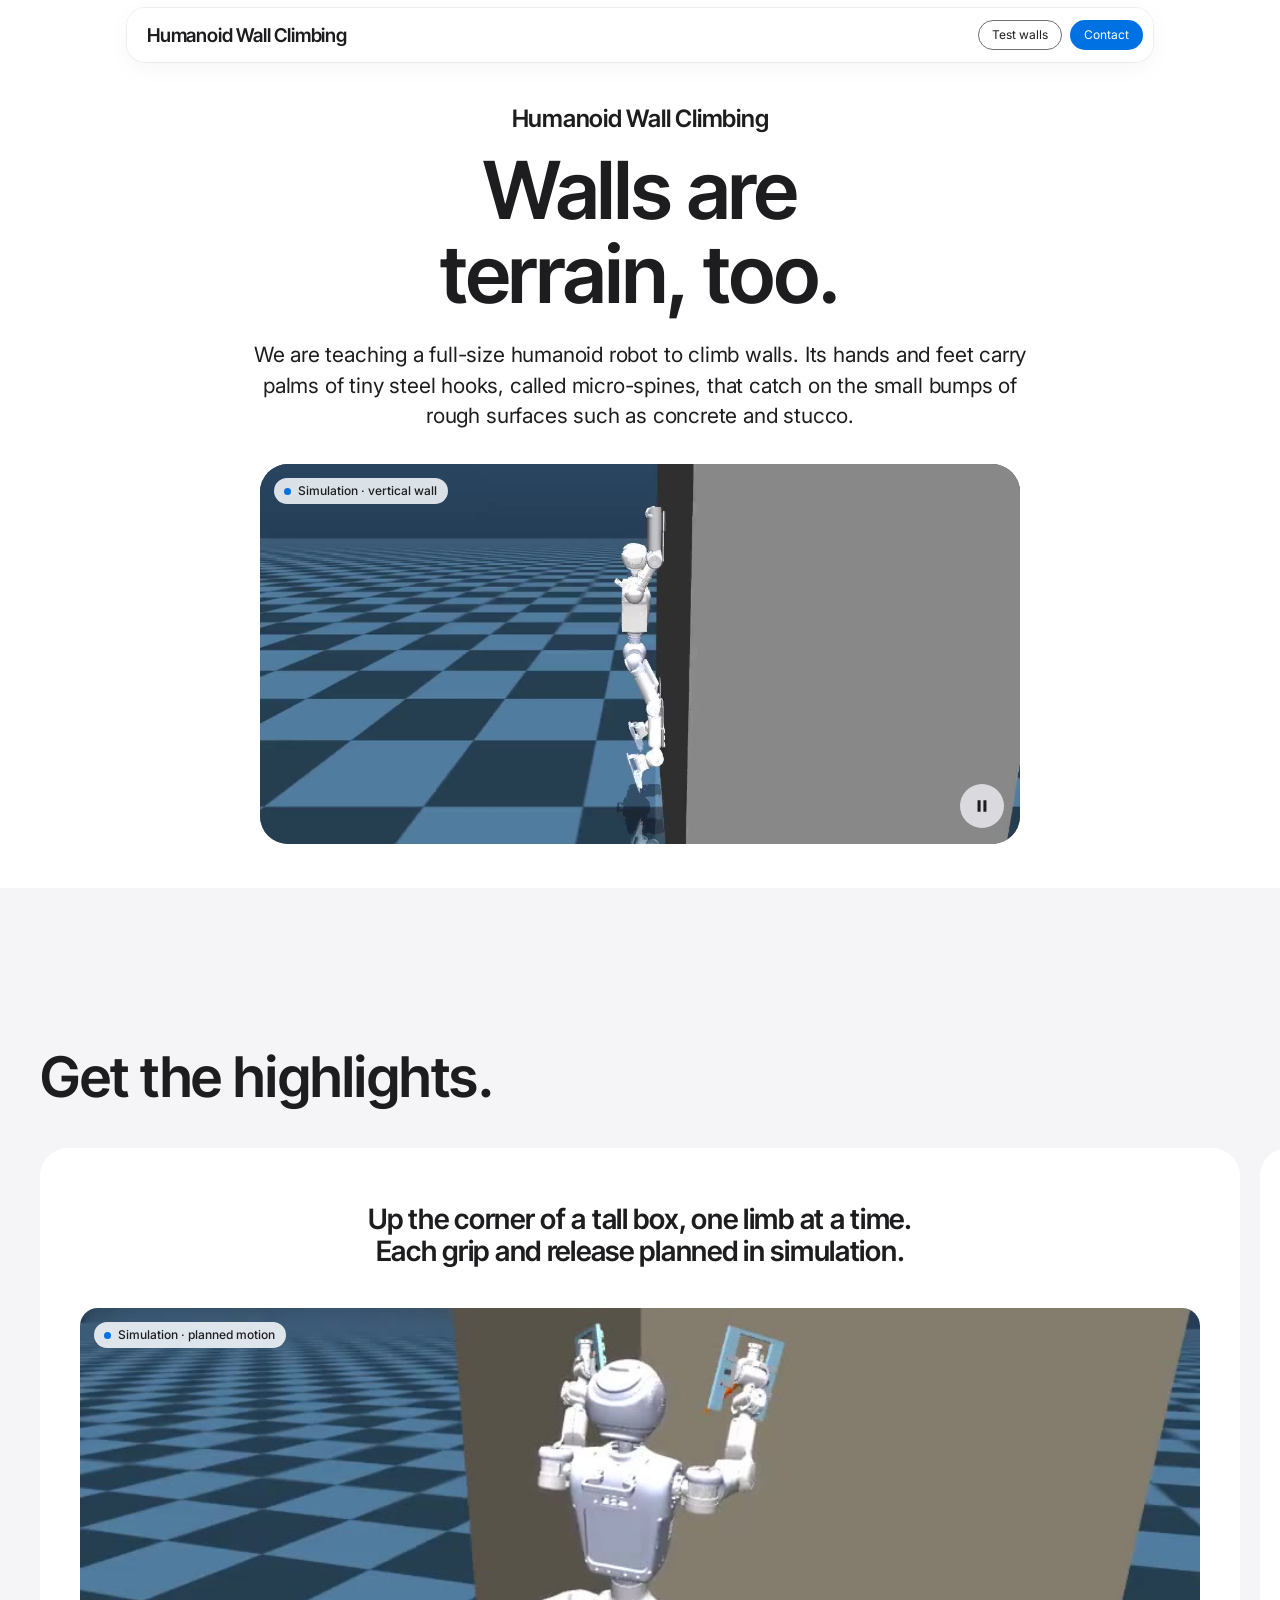
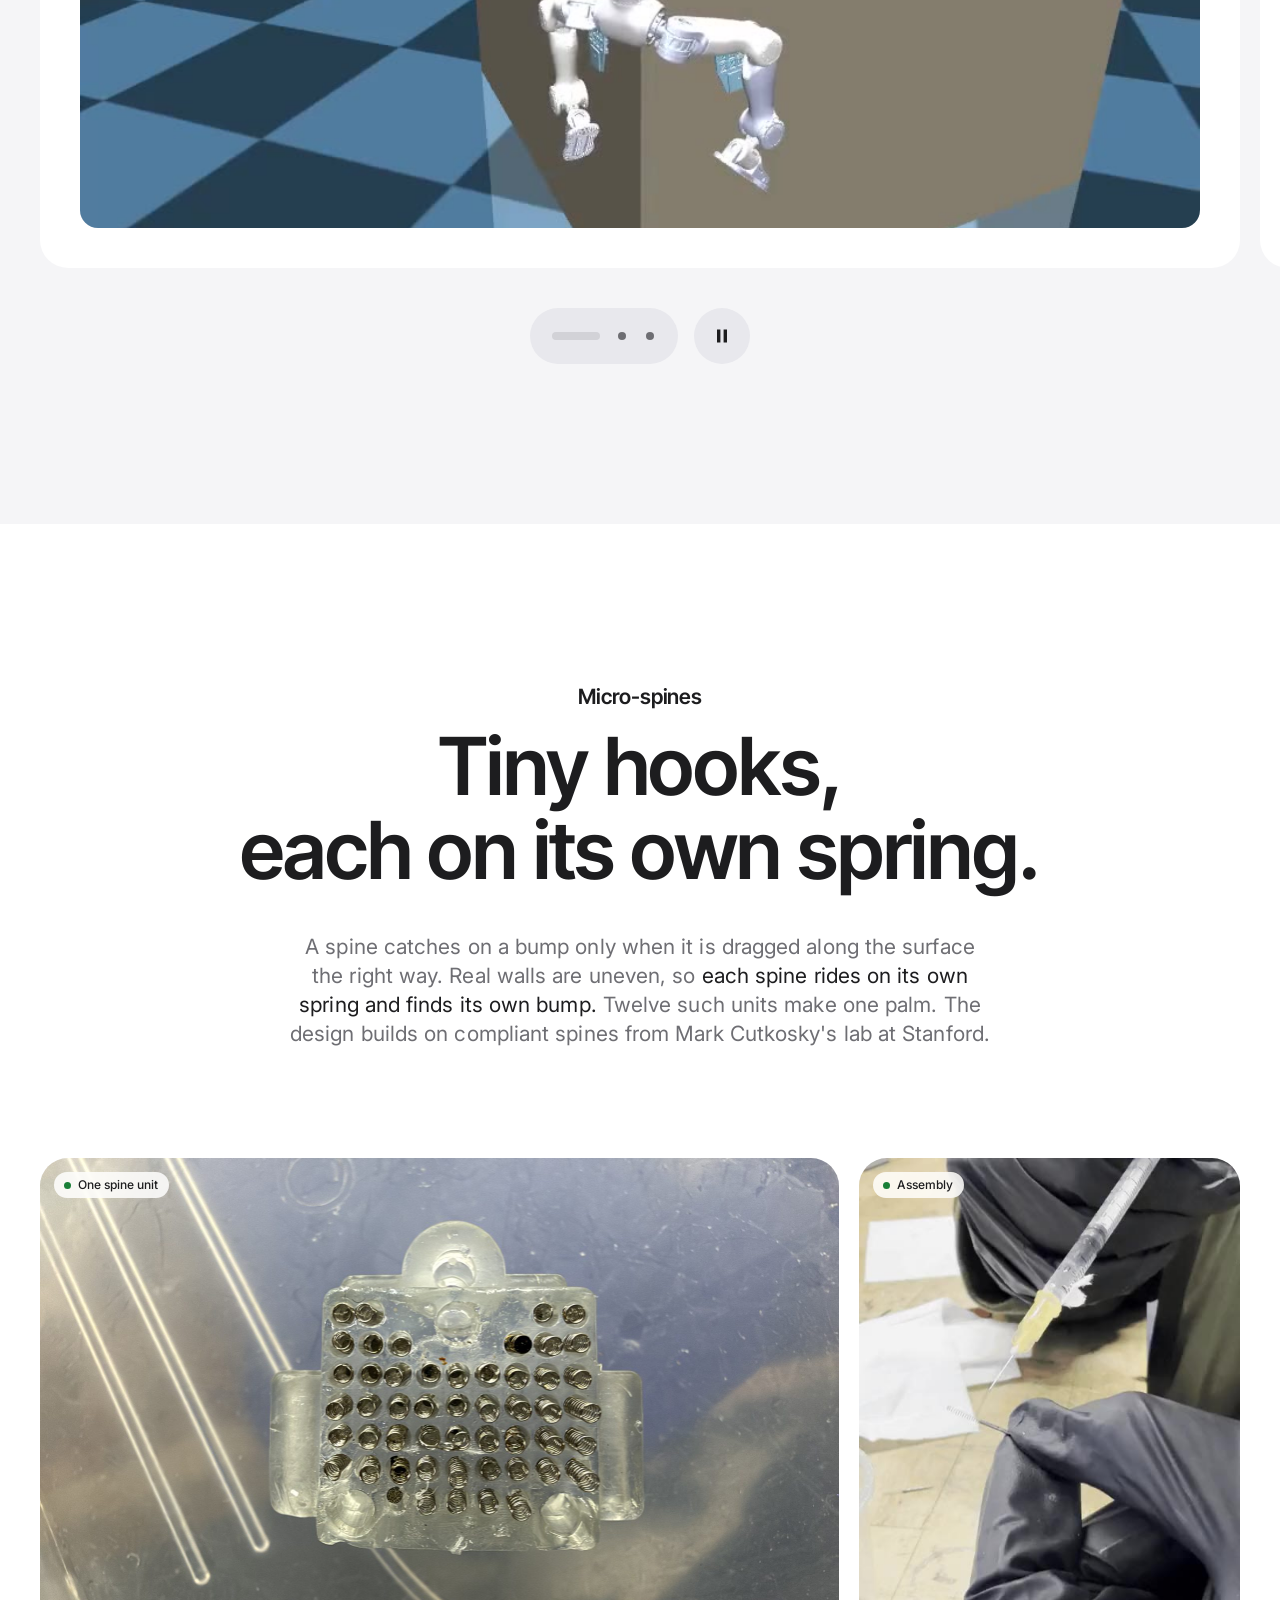
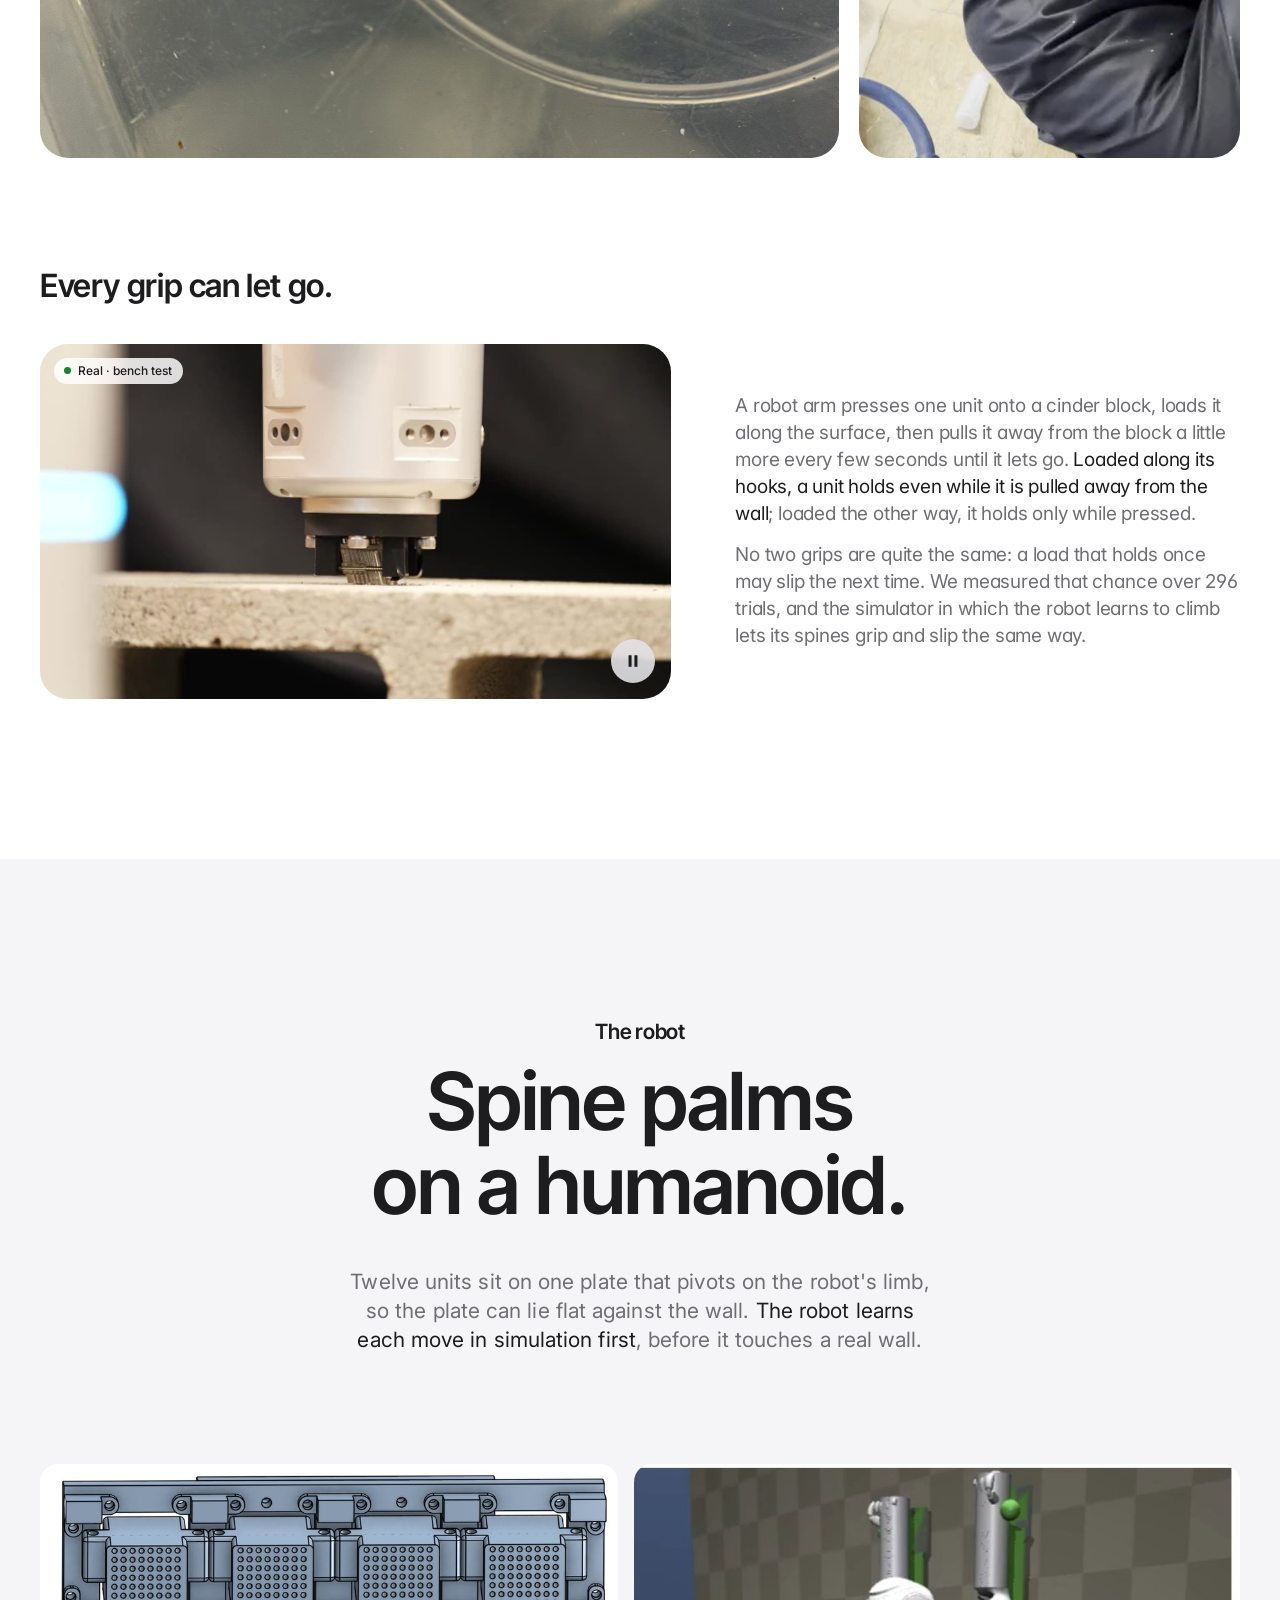
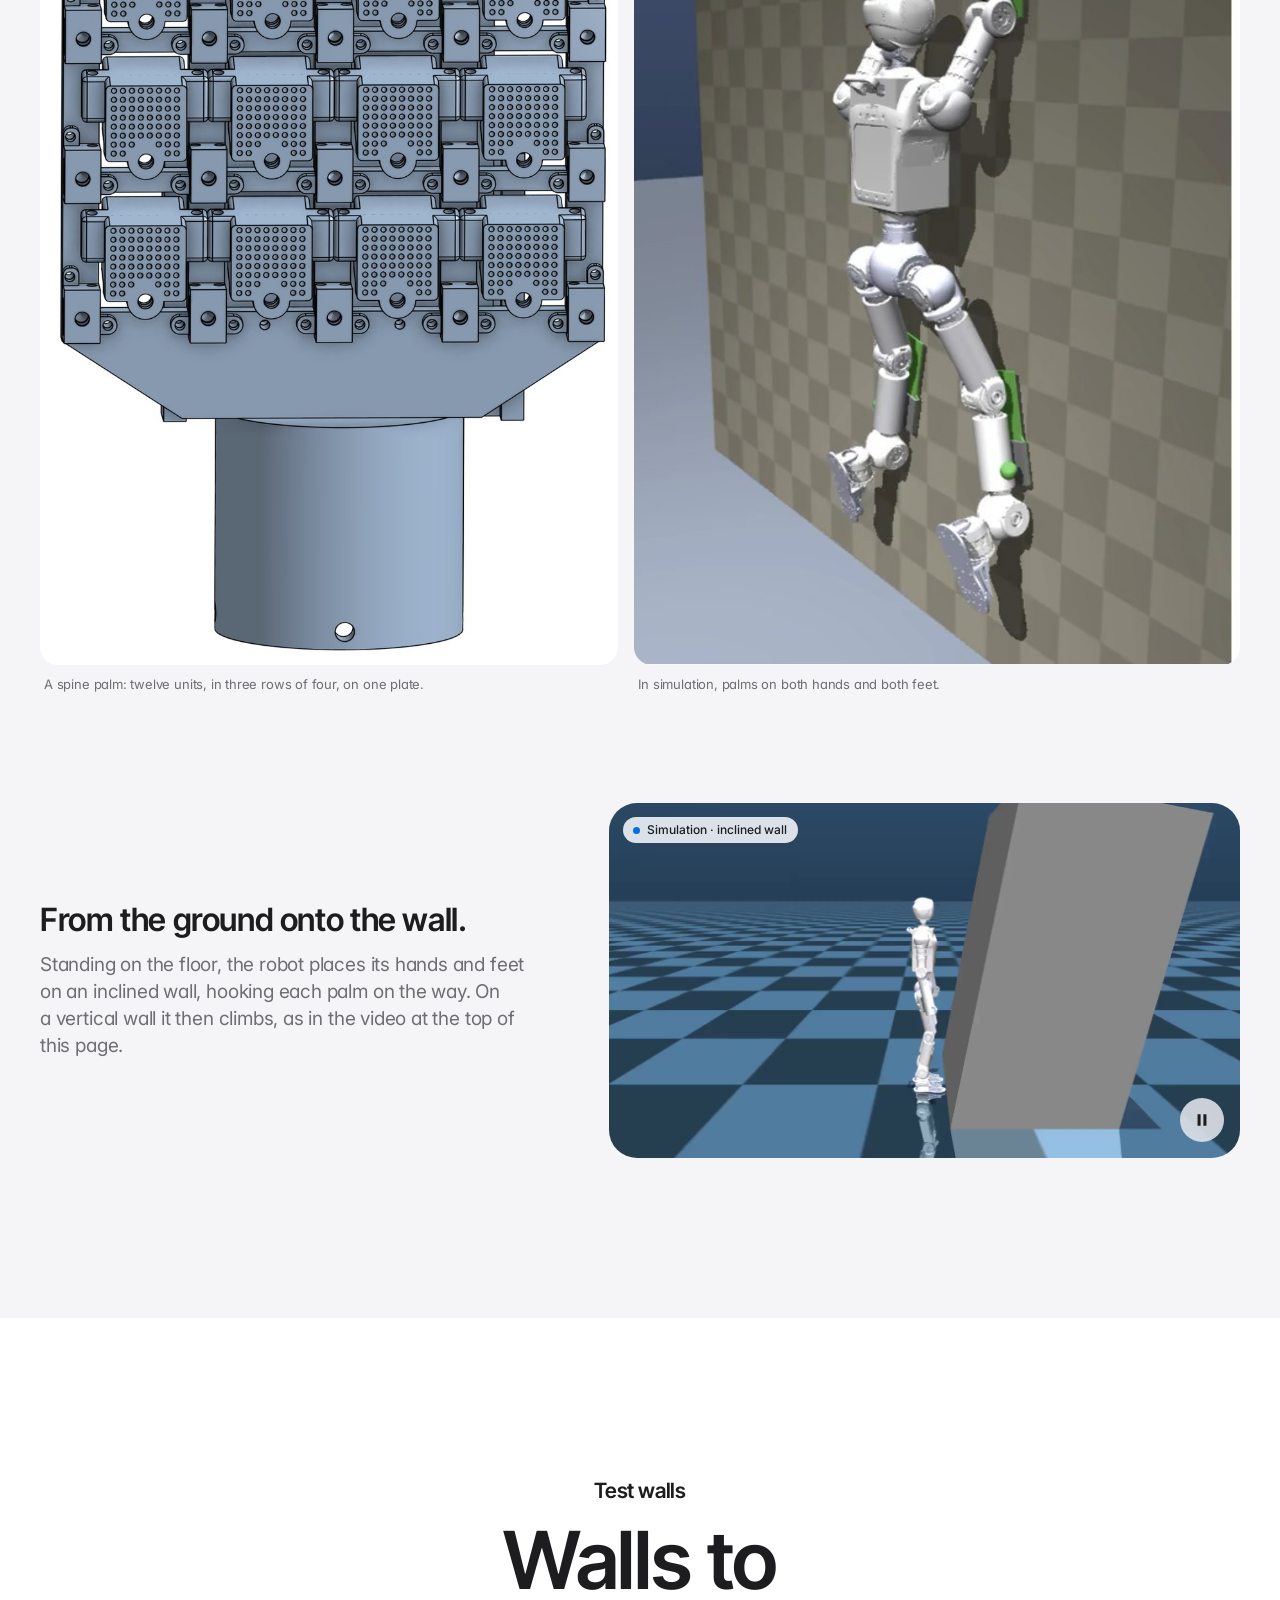
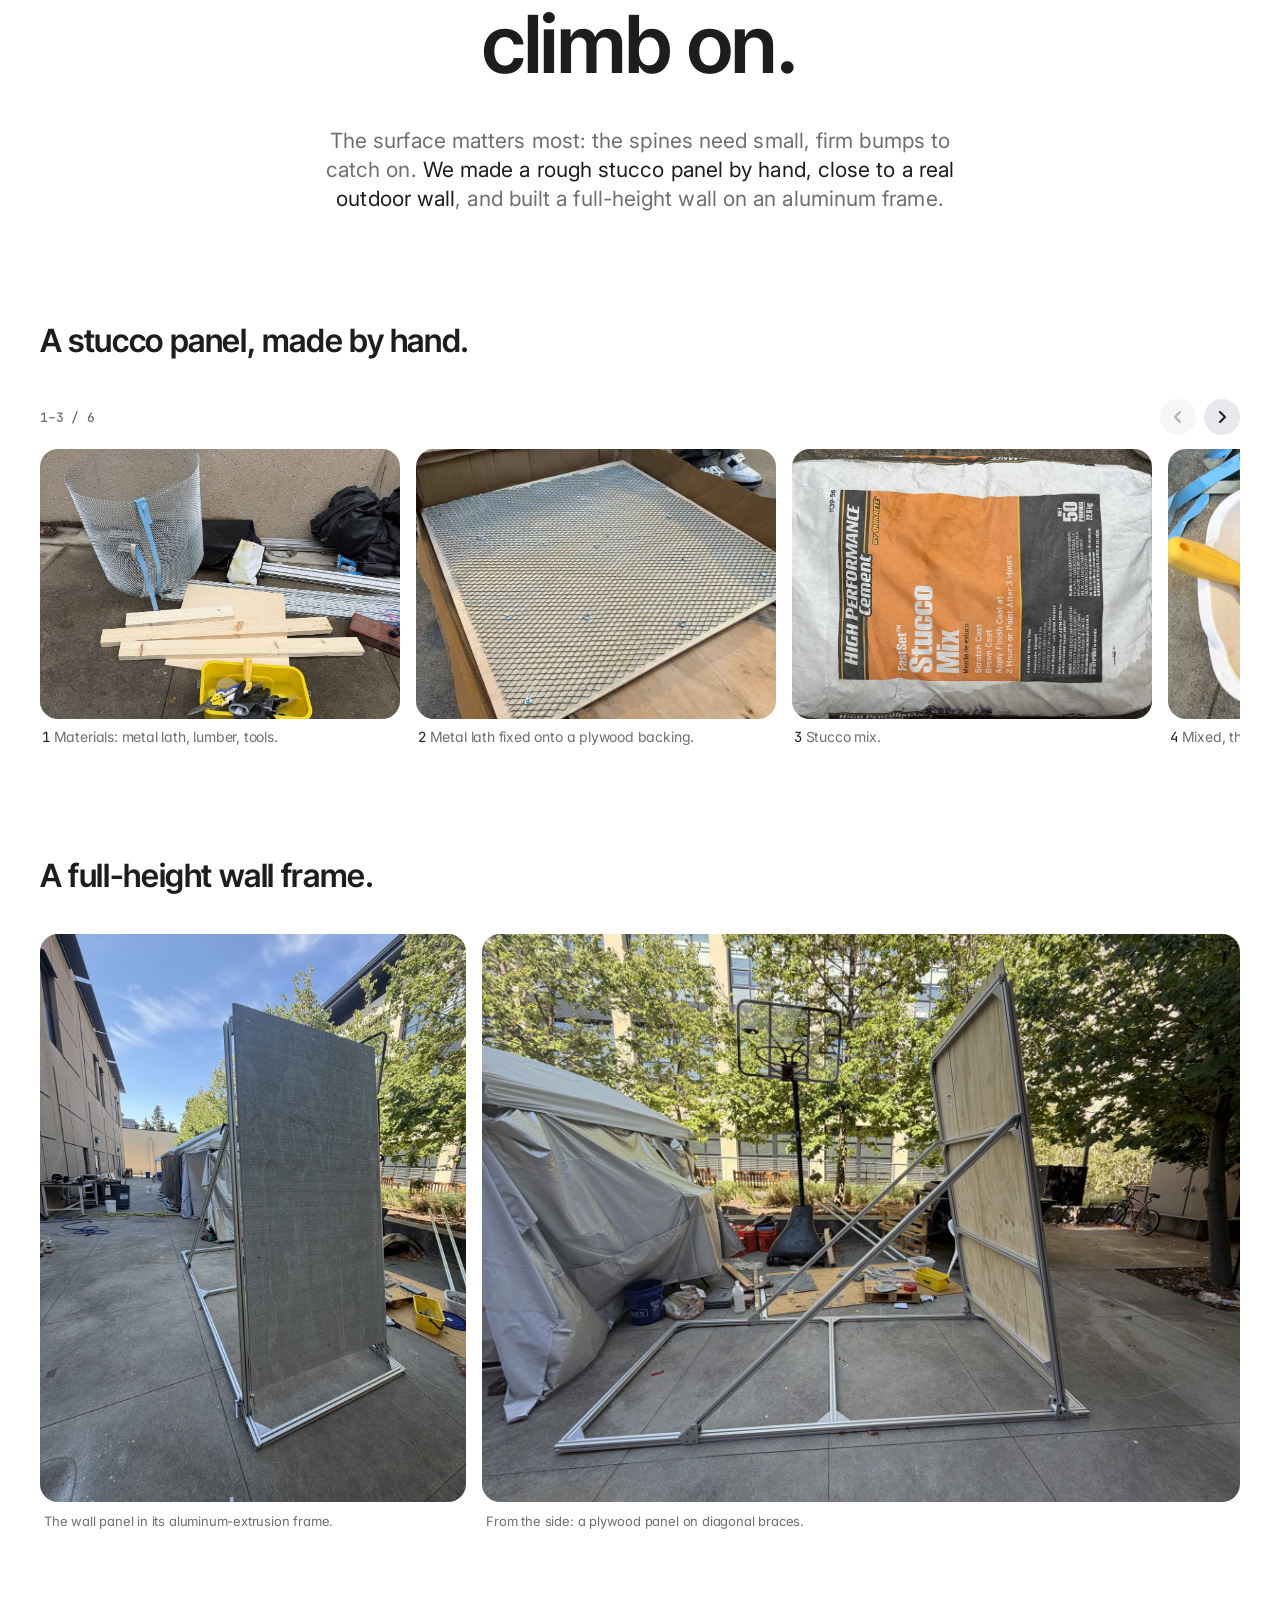
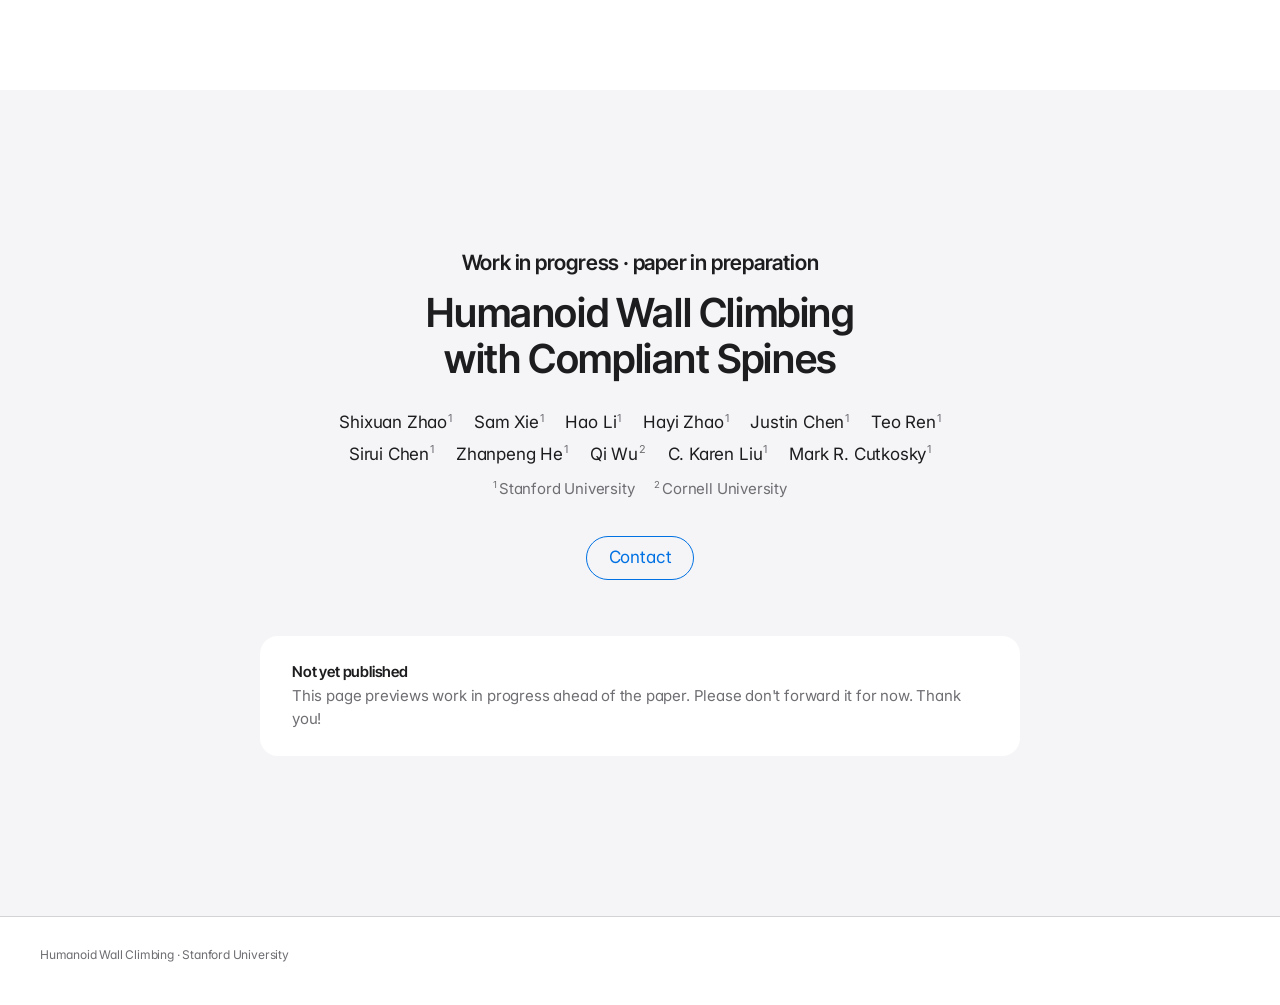
==== brief/index.html @ b87d4cdf "A short tour at /brief/ for readers outside robotics Hero, highlights, spine units and their bench t" ====
<!doctype html>
<html lang="en">
<head>
<meta charset="utf-8">
<meta name="viewport" content="width=device-width, initial-scale=1, viewport-fit=cover">
<title>Humanoid Wall Climbing · A short tour</title>
<!-- shared by link ahead of the paper: kept out of search results and off the main page -->
<meta name="robots" content="noindex, nofollow">
<meta name="description" content="A humanoid robot learning to climb walls with palms of tiny steel hooks. A short tour of work in progress at Stanford University.">
<meta name="author" content="Shixuan (Alan) Zhao">
<link rel="icon" type="image/svg+xml" href="../assets/favicon.svg">
<link rel="apple-touch-icon" href="../assets/apple-touch-icon.png">
<link rel="preconnect" href="https://fonts.googleapis.com">
<link rel="preconnect" href="https://fonts.gstatic.com" crossorigin>
<link href="https://fonts.googleapis.com/css2?family=Inter+Tight:wght@600&family=Inter:wght@400;500;600&family=JetBrains+Mono:wght@400;500&display=swap" rel="stylesheet">
<link rel="stylesheet" href="../assets/site.css?v=778e8248">
<link rel="preload" as="image" href="../media/hero-policy90.jpg" fetchpriority="high">
<!-- inline so the reveal styles (.js .rv) apply from the first paint -->
<script>document.documentElement.classList.add("js")</script>
<script defer src="../assets/site.js?v=95553cb0" onerror="document.documentElement.classList.remove('js')"></script>
</head>
<body>
<a class="skip" href="#main">Skip to content</a>

<nav class="nav" aria-label="Humanoid Wall Climbing">
  <a class="nav-title" href="#top"><span class="t-full">Humanoid Wall Climbing</span><span class="t-short">Wall Climbing</span></a>
  <span style="flex:1"></span>
  <a class="pill out" href="#walls">Test walls</a>
  <a class="pill solid" href="mailto:sxuan@stanford.edu">Contact</a>
</nav>

<main id="main">

<!-- HERO -->
<section class="hero" id="top">
  <div class="wrap">
    <p class="eyebrow rv">Humanoid Wall Climbing</p>
    <h1 class="hx rv">Walls are <br>terrain, too.</h1>
    <p class="hero-sub rv">We are teaching a full-size humanoid robot to climb walls. Its hands and feet carry palms of tiny steel hooks, called micro-spines, that catch on the small bumps of rough surfaces such as concrete and stucco.</p>
  </div>
  <div class="wrap-mid hero-stage">
    <div class="ph media rv" data-auto>
      <video data-src="../media/hero-policy90.mp4" poster="../media/hero-policy90.jpg" muted loop playsinline preload="none" disablepictureinpicture aria-label="In simulation, a humanoid with spine palms on its hands and feet holds a vertical wall and steps its limbs through a climbing cycle."></video>
      <span class="tag sim"><i></i>Simulation · vertical wall</span>
      <button class="vbtn" type="button" aria-label="Pause the video"><svg viewBox="0 0 18 18" aria-hidden="true"><path class="i-pause" d="M4 2.5h3.4v13H4zM10.6 2.5H14v13h-3.4z" fill="currentColor"/><path class="i-play" d="M5 2.5v13l11-6.5z" fill="currentColor"/></svg></button>
    </div>
  </div>
</section>

<!-- HIGHLIGHTS -->
<section class="sec band" id="highlights" aria-roledescription="carousel" aria-label="Highlights">
  <div class="wrap headrow">
    <h2 class="hl-head rv">Get the highlights.</h2>
  </div>
  <div class="track hl-track" id="hlTrack">
    <article class="hcard" aria-roledescription="slide" aria-label="1 of 3">
      <h3>Up the corner of a tall box, one limb at a time.<br>Each grip and release planned in simulation.</h3>
      <div class="ph media">
        <video data-src="../media/ref-corner.mp4" poster="../media/ref-corner.jpg" muted playsinline preload="none" disablepictureinpicture aria-label="A simulated humanoid climbs the exterior corner of a tall box one limb at a time, its spine palms on both faces of the corner."></video>
        <span class="tag sim"><i></i>Simulation · planned motion</span>
      </div>
    </article>
    <article class="hcard" aria-roledescription="slide" aria-label="2 of 3">
      <h3>One spine palm flips a cinder block.<br>By hand, and in simulation.</h3>
      <div class="ph media">
        <video class="fit" data-src="../media/flip-pair.mp4" data-src-sm="../media/flip-pair-sm.mp4" poster="../media/flip-pair.jpg" data-poster-sm="../media/flip-pair-sm.jpg" muted playsinline preload="none" disablepictureinpicture aria-label="Left: a person hooks a hand-held spine palm onto a cinder block and flips it upright. Right: the simulated humanoid does the same."></video>
        <span class="tag hw"><i></i>By hand and in simulation</span>
      </div>
    </article>
    <article class="hcard" aria-roledescription="slide" aria-label="3 of 3">
      <h3>Micro-spines can carry a person up a concrete wall.<br>A professional climber, in earlier work from our lab.</h3>
      <div class="ph media">
        <video data-src="../media/human-climb.mp4" poster="../media/human-climb.jpg" muted playsinline preload="none" disablepictureinpicture aria-label="On a safety rope, a climber scales the concrete-block wall of a building with a hand-held spine plate in each hand."></video>
        <span class="tag hw"><i></i>Real · earlier work</span>
      </div>
    </article>
  </div>
  <div class="pager-row">
    <div class="pager" id="hlPager" role="group" aria-label="Choose a highlight"></div>
    <button class="playbtn" id="hlPlay" type="button" aria-label="Pause highlights"><svg viewBox="0 0 18 18" aria-hidden="true"><path class="i-pause" d="M4 2.5h3.4v13H4zM10.6 2.5H14v13h-3.4z" fill="currentColor"/><path class="i-play" d="M5 2.5v13l11-6.5z" fill="currentColor"/></svg></button>
  </div>
</section>

<!-- SPINES -->
<section class="sec" id="spines">
  <div class="wrap-copy story-head">
    <p class="eyebrow rv">Micro-spines</p>
    <h2 class="hx rv">Tiny hooks, <br>each on its own spring.</h2>
    <p class="lede rv">A spine catches on a bump only when it is dragged along the surface the right way. Real walls are uneven, so <b>each spine rides on its own spring and finds its own bump.</b> Twelve such units make one palm. The design builds on compliant spines from Mark Cutkosky's lab at Stanford.</p>
  </div>
  <div class="wrap block">
    <div class="palm-pair">
      <div class="ph media rv">
        <img src="../media/palm-tile.jpg" width="1600" height="1200" loading="lazy" alt="One spine unit: a clear block holding a grid of small springs, each with a spine through it.">
        <span class="tag hw"><i></i>One spine unit</span>
      </div>
      <div class="ph media rv" data-auto>
        <video data-src="../media/spine-assembly.mp4" poster="../media/spine-assembly.jpg" muted loop playsinline preload="none" disablepictureinpicture aria-label="Gloved hands assembling spines for a unit."></video>
        <span class="tag hw"><i></i>Assembly</span>
      </div>
    </div>
  </div>
  <div class="wrap block">
    <div class="block-head">
      <h3 class="sub-head rv">Every grip can let go.</h3>
    </div>
    <div class="split">
      <div class="ph media rv" style="aspect-ratio:16/9" data-auto>
        <video data-src="../media/unit-test.mp4" poster="../media/unit-test.jpg" muted loop playsinline preload="none" disablepictureinpicture aria-label="Close-up of one spine unit on a robot arm's flange, pressed against the top of a cinder block."></video>
        <span class="tag hw"><i></i>Real · bench test</span>
        <button class="vbtn" type="button" aria-label="Pause the video"><svg viewBox="0 0 18 18" aria-hidden="true"><path class="i-pause" d="M4 2.5h3.4v13H4zM10.6 2.5H14v13h-3.4z" fill="currentColor"/><path class="i-play" d="M5 2.5v13l11-6.5z" fill="currentColor"/></svg></button>
      </div>
      <div class="rv">
        <p class="copy">A robot arm presses one unit onto a cinder block, loads it along the surface, then pulls it away from the block a little more every few seconds until it lets go. <b>Loaded along its hooks, a unit holds even while it is pulled away from the wall</b>; loaded the other way, it holds only while pressed.</p>
        <p class="copy">No two grips are quite the same: a load that holds once may slip the next time. We measured that chance over 296 trials, and the simulator in which the robot learns to climb lets its spines grip and slip the same way.</p>
      </div>
    </div>
  </div>
</section>

<!-- ROBOT -->
<section class="sec band" id="robot">
  <div class="wrap-copy story-head">
    <p class="eyebrow rv">The robot</p>
    <h2 class="hx rv">Spine palms <br>on a humanoid.</h2>
    <p class="lede rv">Twelve units sit on one plate that pivots on the robot's limb, so the plate can lie flat against the wall. <b>The robot learns each move in simulation first</b>, before it touches a real wall.</p>
  </div>
  <div class="wrap block">
    <div class="jrow wrap-sm rv">
      <figure style="--ar:.722"><img src="../media/palm-cad.jpg" width="900" height="1247" loading="lazy" alt="CAD render of a spine palm: twelve spine units in three rows of four on a plate above a cylindrical mount."><figcaption>A spine palm: twelve units, in three rows of four, on one plate.</figcaption></figure>
      <figure style="--ar:.756"><img src="../media/sim-palms.jpg" width="634" height="838" loading="lazy" alt="Simulated humanoid on a wall with green spine palms on both hands and both feet."><figcaption>In simulation, palms on both hands and both feet.</figcaption></figure>
    </div>
  </div>
  <div class="wrap block">
    <div class="split rev">
      <div class="ph media rv" style="aspect-ratio:16/9" data-auto>
        <video data-src="../media/ground-start.mp4" poster="../media/ground-start.jpg" muted loop playsinline preload="none" disablepictureinpicture aria-label="In simulation, the humanoid stands beside an inclined wall, then places its hands and feet on it."></video>
        <span class="tag sim"><i></i>Simulation · inclined wall</span>
        <button class="vbtn" type="button" aria-label="Pause the video"><svg viewBox="0 0 18 18" aria-hidden="true"><path class="i-pause" d="M4 2.5h3.4v13H4zM10.6 2.5H14v13h-3.4z" fill="currentColor"/><path class="i-play" d="M5 2.5v13l11-6.5z" fill="currentColor"/></svg></button>
      </div>
      <div class="rv">
        <h3 class="sub-head">From the ground onto the wall.</h3>
        <p class="copy" style="margin-top:14px">Standing on the floor, the robot places its hands and feet on an inclined wall, hooking each palm on the way. On a vertical wall it then climbs, as in the video at the top of this page.</p>
      </div>
    </div>
  </div>
</section>

<!-- TEST WALLS -->
<section class="sec" id="walls">
  <div class="wrap-copy story-head">
    <p class="eyebrow rv">Test walls</p>
    <h2 class="hx rv">Walls to <br>climb on.</h2>
    <p class="lede rv">The surface matters most: the spines need small, firm bumps to catch on. <b>We made a rough stucco panel by hand, close to a real outdoor wall</b>, and built a full-height wall on an aluminum frame.</p>
  </div>
  <div class="wrap block">
    <div class="block-head"><h3 class="sub-head rv">A stucco panel, made by hand.</h3></div>
    <div class="scroller rv" data-scroller>
      <div class="scroller-bar">
        <span class="count" aria-live="polite"></span>
        <button class="arw prev" type="button" aria-label="Previous photo"><svg viewBox="0 0 16 16" aria-hidden="true"><path d="M10 3L5 8l5 5" fill="none" stroke="currentColor" stroke-width="2" stroke-linecap="round" stroke-linejoin="round"/></svg></button>
        <button class="arw next" type="button" aria-label="Next photo"><svg viewBox="0 0 16 16" aria-hidden="true"><path d="M6 3l5 5-5 5" fill="none" stroke="currentColor" stroke-width="2" stroke-linecap="round" stroke-linejoin="round"/></svg></button>
      </div>
      <div class="strack photos">
        <figure><div class="ph media"><img src="../media/stucco-1.jpg" width="1200" height="1019" loading="lazy" alt="Metal lath, lumber and tools laid out on the ground."></div><figcaption><span>1</span> Materials: metal lath, lumber, tools.</figcaption></figure>
        <figure><div class="ph media"><img src="../media/stucco-2.jpg" width="1200" height="929" loading="lazy" alt="Metal lath screwed onto a plywood board."></div><figcaption><span>2</span> Metal lath fixed onto a plywood backing.</figcaption></figure>
        <figure><div class="ph media"><img src="../media/stucco-3.jpg" width="1200" height="751" loading="lazy" alt="A bag of stucco mix."></div><figcaption><span>3</span> Stucco mix.</figcaption></figure>
        <figure><div class="ph media"><img src="../media/stucco-4.jpg" width="1200" height="900" loading="lazy" alt="Wet stucco being mixed in a bucket with a trowel."></div><figcaption><span>4</span> Mixed, then applied over the lath.</figcaption></figure>
        <figure><div class="ph media"><img src="../media/stucco-5.jpg" width="1200" height="1318" loading="lazy" alt="The stucco panel after drying, with a rough grey surface."></div><figcaption><span>5</span> Dried overnight under a plastic sheet.</figcaption></figure>
        <figure><div class="ph media" data-auto><video data-src="../media/stucco-spines.mp4" poster="../media/stucco-spines.jpg" muted loop playsinline preload="none" disablepictureinpicture aria-label="A row of spine units dragged across the dried stucco."></video></div><figcaption><span>6</span> Spines on the finished surface.</figcaption></figure>
      </div>
    </div>
  </div>
  <div class="wrap block">
    <div class="block-head"><h3 class="sub-head rv">A full-height wall frame.</h3></div>
    <div class="jrow wrap-sm rv">
      <figure style="--ar:.75"><img src="../media/wall-1.jpg" width="1200" height="1600" loading="lazy" alt="A tall test wall panel standing in an aluminum-extrusion frame outdoors."><figcaption>The wall panel in its aluminum-extrusion frame.</figcaption></figure>
      <figure style="--ar:1.333"><img src="../media/wall-2.jpg" width="1600" height="1200" loading="lazy" alt="The wall frame from the side, with a plywood panel and diagonal braces."><figcaption>From the side: a plywood panel on diagonal braces.</figcaption></figure>
    </div>
  </div>
</section>

<!-- TEAM -->
<section class="sec band team" id="team">
  <div class="wrap">
    <p class="eyebrow rv">Work in progress · paper in preparation</p>
    <h2 class="rv">Humanoid Wall Climbing with Compliant Spines</h2>
    <p class="authors rv">
      <span>Shixuan Zhao<sup>1</sup></span>
      <span>Sam Xie<sup>1</sup></span>
      <span>Hao Li<sup>1</sup></span>
      <span>Hayi Zhao<sup>1</sup></span>
      <span>Justin Chen<sup>1</sup></span>
      <span>Teo Ren<sup>1</sup></span>
      <span>Sirui Chen<sup>1</sup></span>
      <span>Zhanpeng He<sup>1</sup></span>
      <span>Qi Wu<sup>2</sup></span>
      <span>C. Karen Liu<sup>1</sup></span>
      <span>Mark R. Cutkosky<sup>1</sup></span>
    </p>
    <p class="affil rv"><span><sup>1</sup>Stanford University</span><span><sup>2</sup>Cornell University</span></p>
    <div class="btns rv">
      <a class="btn" href="mailto:sxuan@stanford.edu">Contact</a>
    </div>
    <div class="cite-note rv" style="background:var(--page)"><b>Not yet published</b>This page previews work in progress ahead of the paper. Please don't forward it for now. Thank you!</div>
  </div>
</section>

</main>

<footer>
  <div class="wrap">
    <span>Humanoid Wall Climbing · Stanford University</span>
  </div>
</footer>

</body>
</html>
---- assets/site.css ----
/* Humanoid Wall Climbing project page. Layout, type scale and palette follow supermimic.github.io. */
:root{
  --page:#ffffff; --band:#f5f5f7; --fill:#e8e8ed; --hair:#d2d2d7;
  --ink:#1d1d1f; --ink2:#6e6e73; --blue:#0071e3;
  /* media tags, and the ongoing chip in the nav */
  --done:#1a7f37; --done-bg:#e8f5ec;
  --wip:#9a5200; --wip-bg:#fff3dc; --wip-dot:#f59e0b;
  --mk:#d98200;
  --display:"Inter Tight","Inter","Helvetica Neue",Arial,sans-serif;
  --text:"Inter","Helvetica Neue",Arial,sans-serif;
  --mono:"JetBrains Mono",ui-monospace,Menlo,Consolas,monospace;
  --gut:24px;
  --wide:1260px; --mid:1050px; --copy:830px;
  --edge:max(var(--gut), calc((100% - var(--wide)) / 2));
  --ease:cubic-bezier(.28,.11,.32,1);
  --sec:100px;
}
@media (min-width:735px){:root{--gut:40px;--sec:140px}}
@media (min-width:1069px){:root{--sec:160px}}
*{box-sizing:border-box}
[hidden]{display:none!important}
html{-webkit-text-size-adjust:100%;scroll-padding-top:80px;scroll-behavior:smooth}
body{margin:0;background:var(--page);color:var(--ink);font-family:var(--text);font-size:17px;line-height:1.47;letter-spacing:-.011em;-webkit-font-smoothing:antialiased;font-feature-settings:"cv11","ss01";overflow-x:clip}
a{color:var(--blue);text-decoration:none}
a:hover{text-decoration:underline}
button{font:inherit;color:inherit;cursor:pointer}
:focus-visible{outline:2px solid var(--blue);outline-offset:3px}
img,video{max-width:100%;display:block}
figure{margin:0}
.skip{position:absolute;left:-9999px;top:8px;z-index:100;background:var(--ink);color:#fff;padding:10px 16px;border-radius:12px}
.skip:focus{left:8px}
.sr{position:absolute;width:1px;height:1px;overflow:hidden;clip:rect(0 0 0 0);white-space:nowrap}

/* ---------- layout ---------- */
.wrap{width:min(var(--wide), calc(100% - 2 * var(--gut)));margin-inline:auto}
.wrap-mid{width:min(var(--mid), calc(100% - 2 * var(--gut)));margin-inline:auto}
.wrap-copy{width:min(var(--copy), calc(100% - 2 * var(--gut)));margin-inline:auto}
.sec{padding-block:var(--sec)}
.band{background:var(--band)}

/* ---------- type ---------- */
.eyebrow{font:600 17px/1.24 var(--display);letter-spacing:-.01em;margin:0 0 10px}
.hx{font:600 40px/1.1 var(--display);letter-spacing:-.012em;margin:0;text-wrap:balance}
.hx br{display:none}
.hl-head{font:600 32px/1.125 var(--display);letter-spacing:-.008em;margin:0;text-wrap:balance}
.sub-head{font:600 24px/1.16 var(--display);letter-spacing:-.012em;margin:0;text-wrap:balance}
.lede{font:400 17px/1.47 var(--text);color:var(--ink2);margin:0;text-wrap:balance}
p,li,dd{text-wrap:pretty}
.lede b,.copy b,.cap b{color:var(--ink);font-weight:400}
.copy{color:var(--ink2)}
sup.fn{font-size:.6em;line-height:0;vertical-align:.7em;margin-left:1px}
sup.fn a{color:inherit;text-decoration:underline;text-underline-offset:2px}
@media (min-width:735px){
  .eyebrow{font-size:21px;margin-bottom:14px}
  .hx{font-size:64px;line-height:1.06}
  .hx br{display:inline}
  .hl-head{font-size:48px;line-height:1.08}
  .sub-head{font-size:32px;line-height:1.125}
  .lede{font-size:21px;line-height:1.381;letter-spacing:.004em}
}
@media (min-width:1069px){
  .hx{font-size:80px;line-height:1.05;letter-spacing:-.015em}
  .hl-head{font-size:56px;line-height:1.07}
}

/* ---------- ongoing chip in the nav: a pulsing dot ---------- */
.wip-dot{position:relative;display:inline-block;flex:none;width:6px;height:6px;border-radius:50%;background:var(--wip-dot);box-shadow:0 0 0 2.5px rgba(245,158,11,.2)}
.wip-dot::after{content:"";position:absolute;inset:-5px;border-radius:50%;background:radial-gradient(closest-side,rgba(245,158,11,.4),rgba(245,158,11,0));animation:wip-glow 2.4s var(--ease) infinite}
@keyframes wip-glow{0%,100%{opacity:.25;transform:scale(.7)}50%{opacity:1;transform:scale(1.15)}}
.chip-wip{display:inline-flex;align-items:center;gap:8px;height:26px;padding:0 11px 0 10px;border-radius:999px;background:rgba(0,0,0,.04);box-shadow:inset 0 0 0 1px rgba(0,0,0,.06);color:var(--ink2);font:500 12px/1 var(--text);letter-spacing:.01em;white-space:nowrap;transition:background .25s var(--ease),color .25s var(--ease)}
.chip-wip:hover{text-decoration:none;background:rgba(0,0,0,.07);color:var(--ink)}

/* ---------- status marks: a hollow ring for a reference only, a half-filled one for a policy in simulation ---------- */
.mk{position:relative;display:inline-block;flex:none;width:11px;height:11px;border-radius:50%;box-shadow:inset 0 0 0 1.6px var(--mk)}
.mk-sim{background:linear-gradient(90deg,var(--mk) 50%,transparent 50%)}
.tag .mk{pointer-events:auto}
.tag .mk::after{content:"";position:absolute;inset:-8px}

/* ---------- media tags ---------- */
.tag{position:absolute;left:14px;top:14px;z-index:2;display:inline-flex;align-items:center;gap:7px;height:26px;padding:0 11px 0 10px;border-radius:999px;background:rgba(255,255,255,.84);-webkit-backdrop-filter:saturate(180%) blur(14px);backdrop-filter:saturate(180%) blur(14px);font:500 12px/1 var(--text);letter-spacing:0;color:var(--ink);white-space:nowrap;pointer-events:none}
.tag i{width:7px;height:7px;border-radius:50%;background:var(--ink2)}
.tag.sim i{background:var(--blue)}
.tag.hw i{background:var(--done)}

/* ---------- media boxes ---------- */
.ph{position:relative;border-radius:28px;background:var(--band);overflow:hidden}
.band .ph{background:var(--fill)}
.ph.media>video,.ph.media>img,.ph.media>picture>img{position:absolute;inset:0;width:100%;height:100%;object-fit:cover}
.ph.media>video.fit{object-fit:contain}
/* round play / pause button; 44 px hit area */
.vbtn{position:absolute;right:16px;bottom:16px;z-index:2;width:44px;height:44px;padding:0;border:0;border-radius:50%;background:rgba(232,232,237,.86);-webkit-backdrop-filter:saturate(180%) blur(20px);backdrop-filter:saturate(180%) blur(20px);color:var(--ink);display:grid;place-items:center}
.vbtn:hover{background:rgba(210,210,215,.9)}
.vbtn svg,.fplay svg,.playbtn svg{width:16px;height:16px}
.i-play{display:none}
.paused .i-play{display:inline}
.paused .i-pause{display:none}

/* ---------- nav pill ---------- */
.nav{position:fixed;z-index:50;top:max(8px, env(safe-area-inset-top));left:50%;transform:translateX(-50%);width:min(1026px, calc(100% - 16px));height:54px;display:flex;align-items:center;gap:8px;padding:0 10px 0 20px;border-radius:18px;background:rgba(255,255,255,.78);-webkit-backdrop-filter:saturate(180%) blur(20px);backdrop-filter:saturate(180%) blur(20px);box-shadow:0 0 0 1px rgba(0,0,0,.06), 0 6px 24px rgba(0,0,0,.04)}
.nav-title{font:600 19px/1 var(--display);letter-spacing:-.01em;color:var(--ink);white-space:nowrap}
.nav-title:hover{text-decoration:none}
.nav-title .t-short{display:none}
.nav .chip-wip{margin-left:4px;margin-right:auto}
.pill{position:relative;display:inline-flex;align-items:center;justify-content:center;height:30px;padding:0 13px;border-radius:999px;font:400 12px/1 var(--text);letter-spacing:0;white-space:nowrap;border:1px solid transparent;background:none}
.pill::after{content:"";position:absolute;inset:-7px -3px}
.pill.out{border-color:var(--ink2);color:var(--ink)}
.pill.out:hover{text-decoration:none;background:var(--band)}
.pill.solid{background:var(--blue);color:#fff}
.pill.solid:hover{text-decoration:none;background:#0077ed}
.explore{position:relative}
.explore-menu{position:absolute;right:-60px;top:44px;width:240px;padding:8px;border-radius:18px;background:rgba(255,255,255,.94);-webkit-backdrop-filter:saturate(180%) blur(20px);backdrop-filter:saturate(180%) blur(20px);box-shadow:0 0 0 1px rgba(0,0,0,.06), 0 18px 40px rgba(0,0,0,.10)}
.explore-menu a{display:flex;align-items:center;min-height:44px;padding:0 14px;border-radius:12px;color:var(--ink);font-size:15px}
.explore-menu a:hover{background:var(--fill);text-decoration:none}
@media (max-width:734px){
  .nav{padding-left:16px;gap:6px}
  .nav .hide-sm{display:none}
  .nav-title{font-size:17px}
  .nav-title .t-full{display:none}
  .nav-title .t-short{display:inline}
  .explore-menu{right:-4px}
}

/* ---------- hero ---------- */
.hero{padding-top:110px;text-align:center}
.hero .eyebrow{font-size:21px}
.hero-sub{margin:20px auto 0;max-width:38em;font:400 17px/1.47 var(--text);color:var(--ink)}
.hero-stage{position:relative;margin-top:44px;padding-bottom:44px}
.hero-stage .ph{aspect-ratio:1/1;background:#2a4867}
@media (min-width:735px){
  .hero{padding-top:104px}
  .hero .eyebrow{font-size:24px}
  .hero-sub{font-size:21px;margin-top:24px}
  .hero-stage{margin-top:32px}
  .hero-stage .ph{aspect-ratio:2/1;width:min(100%, max(600px, calc((100svh - 520px) * 2)));margin-inline:auto}
}

/* ---------- section heads with a link on the right ---------- */
.headrow{display:flex;align-items:flex-end;justify-content:space-between;gap:12px 24px;flex-wrap:wrap}
.headrow .lnk{font-size:17px;display:inline-flex;align-items:center;gap:6px;min-height:44px}

/* ---------- carousels ---------- */
.track{position:relative;display:flex;gap:20px;overflow-x:auto;scroll-snap-type:x mandatory;scroll-padding-inline:var(--edge);padding-inline:var(--edge);overscroll-behavior-x:contain;scrollbar-width:none;-webkit-overflow-scrolling:touch}
.track::-webkit-scrollbar{display:none}
.track>*{scroll-snap-align:start;flex:none}
.track::after{content:"";flex:0 0 1px}

/* ---------- highlights ---------- */
.hl-track{margin-top:40px}
.hcard{width:100%;max-width:var(--wide);height:min(640px, 150vw);background:var(--page);border-radius:28px;display:flex;flex-direction:column;align-items:center;padding:36px 20px 20px;text-align:center}
.hcard h3{margin:0 0 28px;font:600 21px/1.24 var(--display);letter-spacing:-.01em;text-wrap:balance}
.hcard .ph{flex:1;width:100%;border-radius:18px;background:var(--band)}
@media (min-width:735px){
  .hcard{height:min(720px, 62vw);padding:56px 40px 40px}
  .hcard h3{font-size:28px;line-height:1.14;margin-bottom:40px}
}
.pager-row{display:flex;justify-content:center;align-items:center;gap:16px;margin-top:40px}
.pager{display:flex;align-items:center;height:56px;padding:0 14px;border-radius:28px;background:var(--fill)}
.dot{position:relative;width:28px;height:44px;border:0;background:none;padding:0;display:grid;place-items:center;transition:width .5s var(--ease)}
.dot i{display:block;width:8px;height:8px;border-radius:4px;background:var(--ink2);overflow:hidden;position:relative;transition:width .5s var(--ease)}
.dot.on{width:64px}
.dot.on i{width:48px;background:var(--hair)}
.dot.on i::before{content:"";position:absolute;inset:0;background:var(--ink);transform-origin:left;transform:scaleX(var(--p,0))}
.playbtn{width:56px;height:56px;border-radius:50%;border:0;background:var(--fill);display:grid;place-items:center}
.playbtn svg{width:18px;height:18px}

/* ---------- story sections ---------- */
.story-head{text-align:center}
.story-head .lede{margin-top:32px}
@media (min-width:735px){.story-head .lede{margin-top:40px}}
.block{margin-top:72px}
.block-head{margin-bottom:28px}
.block-head .lede{margin-top:14px}
@media (min-width:735px){.block{margin-top:110px}.block-head{margin-bottom:40px}}

.split{display:grid;gap:28px;align-items:center}
.split .copy{margin:0;font-size:17px;line-height:1.47}
.split .copy+.copy{margin-top:14px}
@media (min-width:900px){
  .split{grid-template-columns:1.25fr 1fr;gap:64px}
  .split.rev{grid-template-columns:1fr 1.25fr}
  .split.rev>:first-child{order:2}
  .split .copy{font-size:19px;line-height:1.42}
}

/* white tiles holding figures, captions below */
.tile{background:var(--page);border-radius:28px;padding:20px}
.band .tile{background:var(--page)}
.sec:not(.band) .tile{background:var(--band)}
.tile img{width:100%;height:auto;border-radius:12px}
.cap{margin:14px 4px 0;font-size:14px;line-height:1.47;color:var(--ink2)}
@media (min-width:735px){.tile{padding:36px 40px 28px}.cap{font-size:15px;margin-top:18px}}

/* rows whose items keep their aspect ratio and share one height: flex-grow = aspect ratio */
.jrow{display:flex;gap:16px}
.jrow>figure{flex:var(--ar) 1 0;min-width:0}
.jrow img,.jrow video{width:100%;height:auto;aspect-ratio:var(--ar);object-fit:cover;border-radius:18px;background:var(--band)}
.jrow figcaption{margin:10px 4px 0;font-size:13px;line-height:1.4;color:var(--ink2)}
@media (max-width:734px){
  .jrow.wrap-sm{display:grid;grid-template-columns:1fr 1fr;grid-auto-flow:dense;gap:12px}
  .jrow.wrap-sm>.full{grid-column:1 / -1}
}

/* ---------- three questions ---------- */
.qtiles{display:grid;gap:16px;margin-top:64px}
.qtile{display:flex;flex-direction:column;gap:12px;min-height:200px;padding:28px;border-radius:28px;background:var(--band);color:var(--ink);transition:background .3s var(--ease)}
.qtile:hover{text-decoration:none;background:var(--fill)}
.qk{font:600 14px/1 var(--text);color:var(--ink2);letter-spacing:0}
.qtile b{font:600 24px/1.16 var(--display);letter-spacing:-.012em;text-wrap:balance}
.qtile .more{margin-top:auto;color:var(--blue);font-size:15px}
@media (min-width:900px){.qtiles{grid-template-columns:repeat(3,1fr);gap:20px;margin-top:88px}.qtile{min-height:260px;padding:36px 32px}.qtile b{font-size:28px;line-height:1.14}}

/* robot spec row */
.specs{display:grid;gap:0;margin-top:64px;border-top:1px solid var(--hair)}
.specs>div{padding:24px 0;border-bottom:1px solid var(--hair)}
.specs>div>b{display:block;font:600 44px/1.05 var(--display);letter-spacing:-.02em;font-variant-numeric:tabular-nums}
.specs>div>span{display:block;margin-top:6px;font-size:15px;line-height:1.4;color:var(--ink2)}
@media (min-width:900px){
  .specs{grid-template-columns:repeat(3,1fr);column-gap:40px;margin-top:96px}
  .specs>div{padding:36px 0 40px;border-bottom:0}
  .specs>div>b{font-size:64px}
  .specs>div>span{font-size:17px}
}

/* ---------- spine palm ---------- */
.palm-pair{display:grid;gap:16px}
.palm-pair>.ph{aspect-ratio:4/3}
.palm-pair>.ph+.ph{aspect-ratio:1/1}
@media (min-width:735px){.palm-pair{grid-template-columns:2.1fr 1fr;gap:20px}.palm-pair>.ph+.ph{aspect-ratio:auto}}

/* ---------- contact model: steps with equations ---------- */
.model{margin-top:72px;border-radius:28px;background:var(--band);padding:36px 20px 28px}
.model-head{text-align:center;margin-bottom:28px}
.model-head .lede{margin-top:12px;font-size:17px}
.step{position:relative;background:var(--page);border-radius:20px;padding:22px 20px 18px;min-width:0}
.step h4{margin:0 0 4px;font:600 17px/1.3 var(--display);letter-spacing:-.01em}
.step h4::before{counter-increment:st;content:counter(st);display:inline-grid;place-items:center;width:24px;height:24px;margin-right:10px;border-radius:50%;background:var(--ink);color:#fff;font:600 13px/1 var(--text);vertical-align:1px}
.step p{margin:8px 0 0;font-size:14px;line-height:1.47;color:var(--ink2)}
.step .eq{margin:10px 0 0;color:var(--ink)}
@media (min-width:735px){.model{padding:64px 56px 48px;margin-top:100px}.model-head{margin-bottom:40px}.model-head .lede{font-size:19px}.step{padding:26px 28px 22px}.step p{font-size:15px}}
/* KaTeX: long display maths scroll inside their card instead of widening the page */
.katex-display{margin:.4em 0;overflow-x:auto;overflow-y:hidden;padding:2px 0}
.katex{font-size:1.06em}
@media (max-width:734px){
  .katex-display>.katex{font-size:.92em}
  .model{padding-inline:12px}
  .step{padding-inline:16px}
}
@media (max-width:380px){.katex-display>.katex{font-size:.82em}.rcard{padding-inline:14px}}

/* ---------- side-by-side comparisons ---------- */
.pair{margin-top:40px}
.pair-grid{display:grid;grid-template-columns:1fr 1fr;gap:12px}
.pp figcaption{margin:12px 4px 0;font-size:14px;line-height:1.4;color:var(--ink2)}
.pp figcaption b{color:var(--ink);font-weight:600}
.pv{position:relative;border-radius:18px;overflow:hidden;background:var(--band)}
.pv video{display:block;width:100%;height:100%;object-fit:cover;aspect-ratio:var(--ar,16/9)}
.band .pv{background:var(--fill)}
.pbar{display:flex;align-items:flex-start;gap:16px;margin-top:20px}
.pcap{flex:1;margin:0 4px;font-size:14px;line-height:1.47;color:var(--ink2)}
.pcap b{color:var(--ink);font-weight:600}
.fplay{flex:none;width:44px;height:44px;padding:0;border:0;border-radius:50%;background:var(--fill);color:var(--ink);display:grid;place-items:center}
.fplay:hover{background:var(--hair)}
@media (max-width:734px){.pair-grid.stack-sm{grid-template-columns:1fr}}
@media (min-width:735px){.pair-grid{gap:20px}.pp figcaption{font-size:17px;margin-top:16px}.pcap{font-size:17px}}

/* ---------- flow diagrams: nodes joined by arrows; vertical on phones ---------- */
.stage{border-radius:28px;background:var(--band);padding:28px 20px 24px}
.stage+.stage{margin-top:16px}
.stage-k{margin:0;font:600 13px/1 var(--mono);letter-spacing:.04em;text-transform:uppercase;color:var(--ink2)}
.stage h3{margin:10px 0 22px;font:600 24px/1.16 var(--display);letter-spacing:-.012em}
.chain{list-style:none;margin:0;padding:0;display:grid;gap:30px}
.chain>li{position:relative;background:var(--page);border-radius:18px;padding:16px 18px;box-shadow:0 0 0 1px rgba(0,0,0,.05)}
.chain>li>b{display:block;font:600 17px/1.25 var(--display);letter-spacing:-.01em}
.chain>li>span{display:block;margin-top:6px;font-size:14px;line-height:1.45;color:var(--ink2)}
.chain>li.hot{box-shadow:0 0 0 2px var(--blue)}
.chain>li+li::before{content:"";position:absolute;left:50%;top:-25px;width:2px;height:16px;background:#86868b;transform:translateX(-50%)}
.chain>li+li::after{content:"";position:absolute;left:50%;top:-10px;border:6px solid transparent;border-top:7px solid #86868b;border-bottom:0;transform:translateX(-50%)}
.band .stage{background:var(--page)}
.band .stage .chain>li{background:var(--band);box-shadow:none}
.band .stage .chain>li.hot{box-shadow:0 0 0 2px var(--blue)}
.chips{display:flex;flex-wrap:wrap;align-items:center;gap:6px 4px;margin:22px 0 0;padding:0;list-style:none;font:500 13px/1 var(--mono);color:var(--ink)}
.chips li{display:inline-flex;align-items:center;height:28px;padding:0 10px;border-radius:999px;background:var(--page);box-shadow:0 0 0 1px var(--hair)}
.chips li.arrow{padding:0 2px;background:none;box-shadow:none;color:var(--ink2)}
.chips .lbl{font:500 13px/1 var(--text);color:var(--ink2);background:none;box-shadow:none;padding:0 6px 0 0}
.stage-note{margin:18px 2px 0;font-size:14px;line-height:1.5;color:var(--ink2)}
.stage-note b{color:var(--ink);font-weight:600}
@media (min-width:900px){
  .stage{padding:36px 36px 30px}
  .stage h3{font-size:28px}
  .chain{grid-auto-flow:column;grid-auto-columns:1fr;gap:34px}
  .chain>li+li::before{left:-27px;top:50%;width:16px;height:2px;transform:translateY(-50%)}
  .chain>li+li::after{left:-12px;top:50%;border:6px solid transparent;border-left:7px solid #86868b;border-right:0;transform:translateY(-50%)}
  .stage-note{font-size:15px}
}

/* ---------- reward cards ---------- */
.rewards{display:grid;gap:16px;margin-top:20px}
.rcard{min-width:0;border-radius:28px;background:var(--band);padding:28px 20px 22px}
.rcard h4{margin:0;font:600 21px/1.2 var(--display);letter-spacing:-.01em}
.rcard p{margin:12px 0 0;font-size:15px;line-height:1.47;color:var(--ink2)}
.rcard p b{color:var(--ink);font-weight:600}
.rcard dl{display:grid;grid-template-columns:auto 1fr;gap:6px 14px;margin:16px 0 0;font-size:14px;line-height:1.4;color:var(--ink2)}
.rcard dt{color:var(--ink)}
.rcard dd{margin:0}
.band .rcard{background:var(--page)}
@media (min-width:900px){.rewards{grid-template-columns:1fr 1fr;gap:20px}.rcard{padding:36px 32px 30px}}

/* ---------- big-number tiles ---------- */
.stats{display:grid;gap:16px;margin-top:56px}
.stat{border-radius:28px;background:var(--band);padding:28px 24px}
.stat .v{display:block;font:600 52px/1 var(--display);letter-spacing:-.02em;font-variant-numeric:tabular-nums}
.stat p{margin:14px 0 0;font-size:15px;line-height:1.47;color:var(--ink2)}
.stat p b{color:var(--ink);font-weight:400}
.band .stat{background:var(--page)}
.stats.stats-in{margin-top:28px}
@media (min-width:900px){.stats{grid-template-columns:repeat(3,1fr);gap:20px;margin-top:80px}.stat{padding:36px 32px}.stat .v{font-size:72px}.stat p{font-size:17px}}

/* device-style frame around the main simulation clip */
.frame-wrap{margin-top:64px;display:flex;justify-content:center}
.frame{width:calc(100% - 16px);max-width:1360px;padding:10px;border-radius:44px;background:var(--fill)}
.frame .ph{aspect-ratio:1/1;border-radius:34px;background:#2a4867}
@media (min-width:735px){.frame-wrap{margin-top:88px}.frame{padding:14px;border-radius:64px}.frame .ph{aspect-ratio:2/1;border-radius:50px}.frame .vbtn{right:28px;bottom:28px}.frame .tag{left:28px;top:24px}}

.figs{display:grid;gap:16px;margin-top:20px}
@media (min-width:1069px){.figs{grid-template-columns:1fr 1fr;gap:20px}}

/* ---------- hardware: run procedure ---------- */
.run-step h4{margin:12px 2px 0;font:600 15px/1.3 var(--display);letter-spacing:-.01em}
.run-step h4 span{display:inline-block;min-width:1.4em;color:var(--ink2);font-family:var(--mono);font-weight:500}
.run-step p{margin:4px 2px 0;font-size:13px;line-height:1.4;color:var(--ink2)}
.run-note{margin-block:22px 0;font-size:14px;line-height:1.5;color:var(--ink2)}

/* control software: four columns */
.stack{margin-top:40px}
.stack .chain>li ul{margin:10px 0 0;padding:0;list-style:none;display:grid;gap:6px}
.stack .chain>li ul li{padding:8px 10px;border-radius:10px;background:var(--page);font-size:13px;line-height:1.35;color:var(--ink)}
.stack .chain>li ul li i{font-style:normal;color:var(--ink2)}
@media (min-width:900px){.stack .chain{grid-template-columns:1fr .8fr 1.5fr 1.1fr;grid-auto-flow:row}}

/* ---------- explorers: one panel at a time, picked from a segmented bar or a figure ---------- */
.narrow{max-width:var(--mid);margin-inline:auto}
.seg{position:relative;display:flex;gap:4px;width:max-content;max-width:100%;margin:0 auto 32px;padding:4px;border-radius:999px;background:var(--fill);overflow-x:auto;scrollbar-width:none}
.seg::-webkit-scrollbar{display:none}
.seg [role=tab]{flex:none;height:36px;padding:0 16px;border:0;border-radius:999px;background:none;font:500 14px/1 var(--text);letter-spacing:0;color:var(--ink2);white-space:nowrap;transition:background .25s var(--ease),color .25s var(--ease)}
.seg [role=tab]:hover{color:var(--ink)}
.seg [role=tab][aria-selected=true]{background:var(--page);color:var(--ink);box-shadow:0 1px 3px rgba(0,0,0,.12)}
html:not(.js) .seg{display:none}
html:not(.js) .tabpanel+.tabpanel{margin-top:56px}
.js .tabpanel:not(.on){display:none}
.js .tabpanel.on{animation:panel-in .45s var(--ease)}
@keyframes panel-in{from{opacity:0;transform:translateY(10px)}to{opacity:1;transform:none}}
.tabpanel>.rcard{max-width:760px;margin-inline:auto}
.tabpanel>.rewards{margin-top:0}
.panel-lede{margin:0 auto 28px;max-width:44em;text-align:center;font-size:17px;line-height:1.47;color:var(--ink2);text-wrap:balance}
.panel-lede b{color:var(--ink);font-weight:400}
.tab-next{display:flex;align-items:center;gap:6px;min-height:44px;margin:28px auto 0;padding:0 4px;border:0;background:none;color:var(--blue);font-size:17px}
.tab-next:hover{text-decoration:underline}
@media (min-width:735px){.seg{margin-bottom:44px}.seg [role=tab]{height:40px;padding:0 20px;font-size:15px}.panel-lede{font-size:19px;margin-bottom:36px}}

/* the pipeline figure: each block is a button over the image; phones scroll it sideways */
.fig-scroll{overflow-x:auto;margin-bottom:28px;padding:20px;border-radius:28px;background:#fff;overscroll-behavior-x:contain}
.fig-map{position:relative;min-width:720px}
.fig-map img{width:100%;height:auto}
.hot-area{position:absolute;display:block;padding:0;border:0;border-radius:12px;background:transparent;cursor:pointer;transition:background .2s var(--ease),box-shadow .2s var(--ease)}
.hot-area:hover{background:rgba(0,113,227,.06);box-shadow:0 0 0 2px rgba(0,113,227,.5);text-decoration:none}
.hot-area.on{box-shadow:0 0 0 3px var(--blue)}
.hot-area.sub{border-radius:8px}
.fig-hint{display:none;margin:-16px 0 24px;text-align:center;font-size:13px;color:var(--ink2)}
@media (max-width:734px){.fig-scroll{padding:12px;border-radius:18px}.fig-hint{display:block}}

/* horizontal tracks of cards with a counter and arrows */
.scroller-bar{display:flex;align-items:center;gap:8px;margin-bottom:14px}
.scroller-bar .count{margin-right:auto;font:500 13px/1 var(--mono);color:var(--ink2);font-variant-numeric:tabular-nums}
.scroller.fits .scroller-bar{display:none}
html:not(.js) .scroller-bar{display:none}
.arw{width:36px;height:36px;padding:0;border:0;border-radius:50%;background:var(--fill);color:var(--ink);display:grid;place-items:center}
.arw:hover{background:var(--hair)}
.arw:disabled{opacity:.35;cursor:default;background:var(--fill)}
.arw svg{width:16px;height:16px}
.strack{position:relative;display:flex;gap:12px;overflow-x:auto;scroll-snap-type:x mandatory;overscroll-behavior-x:contain;scrollbar-width:none;counter-reset:st}
.strack::-webkit-scrollbar{display:none}
.strack>*{flex:0 0 min(86%,440px);scroll-snap-align:start}
.strack>.step{transition:box-shadow .3s var(--ease)}
.strack>.step.flash{box-shadow:0 0 0 2px var(--blue)}
.strack.photos>*{flex-basis:min(78%,360px)}
.strack.photos .ph{aspect-ratio:4/3;border-radius:18px}
.strack.photos figcaption{margin:8px 2px 0;font-size:13px;line-height:1.4;color:var(--ink2)}
.strack.photos figcaption span{font-family:var(--mono);color:var(--ink)}
.strack.runs>*{flex-basis:min(44vw,196px)}
/* palm iterations: same-size cards, each figure fitted inside a white plate */
.strack.iters>*{flex-basis:min(84%,400px)}
.iter-media{position:relative;aspect-ratio:4/3;border-radius:18px;background:#fff;box-shadow:0 0 0 1px rgba(0,0,0,.07);overflow:hidden}
.iter-media>img{position:absolute;inset:14px;width:calc(100% - 28px);height:calc(100% - 28px);object-fit:contain}
.iter-media.tbl{display:flex;align-items:center;padding:10px 12px}
.iter-media>img{cursor:zoom-in}
.iter-media:has(>img)::after{content:"";position:absolute;right:10px;bottom:10px;width:30px;height:30px;border-radius:50%;background:rgba(232,232,237,.92) url("data:image/svg+xml,%3Csvg xmlns='http://www.w3.org/2000/svg' viewBox='0 0 16 16'%3E%3Cpath d='M9.5 2.5h4v4M6.5 13.5h-4v-4M13.5 2.5L9 7M2.5 13.5L7 9' fill='none' stroke='%231d1d1f' stroke-width='1.6' stroke-linecap='round' stroke-linejoin='round'/%3E%3C/svg%3E") center/14px no-repeat;pointer-events:none}
.iters figcaption{margin:12px 2px 0;font-size:14px;line-height:1.45;color:var(--ink2)}
.iters figcaption b{color:var(--ink);font-weight:600}
.iters .it{display:block;margin-bottom:5px;font:600 12px/1 var(--mono);letter-spacing:.04em;text-transform:uppercase;color:var(--ink)}
/* a small heat table: the value in every cell, the colour only as a second cue */
.hold{width:100%;border-collapse:separate;border-spacing:3px;font:500 12px/1 var(--mono);font-variant-numeric:tabular-nums;color:var(--ink)}
.hold th{padding:6px 2px;font:600 11px/1.15 var(--text);color:var(--ink2);text-align:center}
.hold th small{display:block;font-weight:400;font-size:10px}
.hold th.axes{text-align:left;font-size:10px;font-weight:500;white-space:nowrap}
.hold tbody th{text-align:right;padding-right:6px;color:var(--ink);font-family:var(--mono);font-weight:600}
.hold td{padding:9px 2px;border-radius:5px;text-align:center}
@media (max-width:420px){.hold{border-spacing:2px;font-size:11px}.hold td{padding:7px 1px}}
.run-step .ph{aspect-ratio:3/4;border-radius:18px}
@media (min-width:735px){.strack{gap:16px}.strack.photos figcaption{font-size:14px}}
.model.in-panel{margin-top:0}
.band .model{background:var(--page)}
.band .model .step{background:var(--band)}

/* closed by default: detail a reader can open */
details.more{margin-top:40px;padding:0 20px;border-radius:28px;background:var(--band)}
.band details.more{background:var(--page)}
details.more>summary{list-style:none;display:flex;align-items:center;justify-content:space-between;gap:16px;min-height:44px;padding:22px 4px;cursor:pointer}
details.more>summary::-webkit-details-marker{display:none}
details.more>summary>span{display:flex;flex-direction:column;gap:4px;font-size:15px;line-height:1.4;color:var(--ink2)}
details.more>summary b{font:600 21px/1.2 var(--display);letter-spacing:-.01em;color:var(--ink)}
details.more>summary svg{flex:none;width:20px;height:20px;color:var(--ink2);transition:transform .35s var(--ease)}
details.more[open]>summary svg{transform:rotate(180deg)}
details.more[open]{padding-bottom:20px}
details.more .rcard{background:var(--page)}
.band details.more .rcard,.band details.more .tile{background:var(--band)}
details.more .figs{margin-top:0}
details.more .stage{background:var(--page)}
details.more .stage .chain>li{background:var(--band);box-shadow:none}
details.more .stage .chain>li.hot{box-shadow:0 0 0 2px var(--blue)}
.band details.more .stage{background:var(--band)}
.band details.more .stage .chain>li{background:var(--page)}
.band details.more .stack .chain>li ul li{background:var(--band)}
@media (min-width:735px){details.more{padding:0 32px}details.more>summary{padding:28px 4px}details.more>summary b{font-size:24px}details.more[open]{padding-bottom:32px}}

/* the palm-model animation: plays inline on a white plate, with chapter jumps below */
.anim{position:relative;aspect-ratio:16/9;border-radius:28px;overflow:hidden;background:#fff;box-shadow:0 0 0 1px rgba(0,0,0,.05)}
.anim video{position:absolute;inset:0;width:100%;height:100%;object-fit:contain;background:#fff}
.chapters{display:flex;flex-wrap:wrap;justify-content:center;gap:8px;margin-top:20px}
.chapters button{height:36px;padding:0 16px;border:0;border-radius:999px;background:var(--fill);color:var(--ink2);font:500 14px/1 var(--text);letter-spacing:0;transition:background .25s var(--ease),color .25s var(--ease)}
.chapters button:hover{color:var(--ink)}
.chapters button[aria-pressed=true]{background:var(--ink);color:#fff}
#closer .cap{text-align:center;max-width:52em;margin-inline:auto}
.anim-scroll{overflow-x:auto;overscroll-behavior-x:contain;border-radius:28px}
@media (max-width:734px){.anim-scroll{border-radius:18px}.anim{min-width:680px;border-radius:18px}.anim-hint{margin:12px 0 0}.chapters button{height:34px;padding:0 13px;font-size:13px}}

/* results: a task label over each task's heading */
.task-head .lede{margin-top:16px}

/* supplementary: collapsed blocks at the end of the page */
#supp .hl-head{margin-bottom:8px}
#supp details.more .stack{margin-top:24px}
#supp .run-note{margin-bottom:0}
.squat-pair{max-width:640px;margin:32px auto 0}

/* ---------- a figure opened larger ---------- */
.lightbox{max-width:min(1240px,94vw);max-height:92vh;padding:0;border:0;border-radius:18px;background:#fff;box-shadow:0 30px 80px rgba(0,0,0,.25);overflow:hidden}
.lightbox::backdrop{background:rgba(0,0,0,.55);-webkit-backdrop-filter:blur(6px);backdrop-filter:blur(6px)}
.lightbox img{display:block;width:auto;height:auto;max-width:min(1240px,94vw);max-height:92vh;object-fit:contain}
.lb-close{position:absolute;top:12px;right:12px;width:38px;height:38px;padding:0;border:0;border-radius:50%;background:rgba(232,232,237,.92);color:var(--ink);display:grid;place-items:center}
.lb-close:hover{background:var(--hair)}
.lb-close svg{width:14px;height:14px}

/* ---------- status key at the end of the page ---------- */
.keys{display:grid;gap:16px;margin-top:40px}
.key{display:flex;align-items:flex-start;gap:18px;border-radius:28px;background:var(--band);padding:26px 24px}
.key>.mk{width:24px;height:24px;margin-top:1px;box-shadow:inset 0 0 0 2.5px var(--mk)}
.key h3{margin:0;font:600 21px/1.2 var(--display);letter-spacing:-.01em}
.key p{margin:8px 0 0;font-size:15px;line-height:1.47;color:var(--ink2)}
.key .key-items{color:var(--ink);font-weight:500}
@media (min-width:900px){.keys{grid-template-columns:1fr 1fr;gap:20px}.key{padding:32px 30px}}

/* ---------- notes, team, footer ---------- */
.notes{padding-block:48px 40px;border-top:1px solid var(--hair);font-size:12px;line-height:1.5;color:var(--ink2)}
.notes ol{margin:0;padding-left:1.4em;display:grid;gap:10px}
.notes a{word-break:break-word}
.team{text-align:center}
.team h2{margin:0 auto;max-width:22ch;font:600 30px/1.14 var(--display);letter-spacing:-.01em;text-wrap:balance}
.authors{display:flex;flex-wrap:wrap;justify-content:center;gap:4px 22px;margin:28px auto 0;max-width:680px;font-size:17px;line-height:1.6;color:var(--ink)}
.authors>*{white-space:nowrap}
.authors a{color:var(--ink);text-decoration:underline;text-decoration-color:var(--hair);text-underline-offset:3px}
.authors a:hover{text-decoration-color:var(--ink)}
.authors sup,.affil sup,.affil-note sup{font-size:.64em;line-height:0;vertical-align:.62em;margin-left:1px;color:var(--ink2)}
.affil{display:flex;flex-wrap:wrap;justify-content:center;gap:2px 20px;margin:10px 0 0;font-size:15px;color:var(--ink2)}
.affil sup{margin:0 2px 0 0}
.affil-note{margin:6px 0 0;font-size:13px;color:var(--ink2)}
.affil-note sup{margin:0 2px 0 0}
.btns{display:flex;justify-content:center;gap:12px;flex-wrap:wrap;margin-top:36px}
.btn{display:inline-flex;align-items:center;justify-content:center;min-width:96px;height:44px;padding:0 22px;border-radius:999px;font-size:17px;border:1px solid var(--blue);color:var(--blue)}
.btn.solid{background:var(--blue);color:#fff}
.btn:hover{text-decoration:none;background:var(--blue);color:#fff}
.btn.off{border-color:var(--hair);color:var(--ink2);cursor:default}
.btn.off:hover{background:none;color:var(--ink2)}
.cite-note{margin:56px auto 0;max-width:760px;text-align:left;background:var(--band);border-radius:18px;padding:22px 24px;font-size:15px;line-height:1.5;color:var(--ink2)}
.cite-note b{display:block;margin-bottom:4px;font:600 15px/1.3 var(--display);color:var(--ink)}
@media (min-width:735px){.team h2{font-size:40px}.cite-note{padding:26px 32px}}
footer{padding:28px 0 40px;border-top:1px solid var(--hair);font-size:12px;line-height:1.6;color:var(--ink2)}
footer .wrap{display:flex;flex-wrap:wrap;justify-content:space-between;gap:8px 24px}
footer a{color:var(--ink2);text-decoration:underline;text-underline-offset:2px}

/* ---------- reveal ---------- */
.js .rv{opacity:0;transform:translateY(28px);transition:opacity .9s var(--ease),transform .9s var(--ease)}
.js .rv.in{opacity:1;transform:none}
@media (prefers-reduced-motion:reduce){
  html{scroll-behavior:auto}
  .js .rv{opacity:1;transform:none;transition:none}
  .dot,.dot i,.qtile,details.more>summary svg,.hot-area,.seg [role=tab],.chapters button{transition:none}
  .js .tabpanel.on{animation:none}
  .wip-dot::after{animation:none}
}
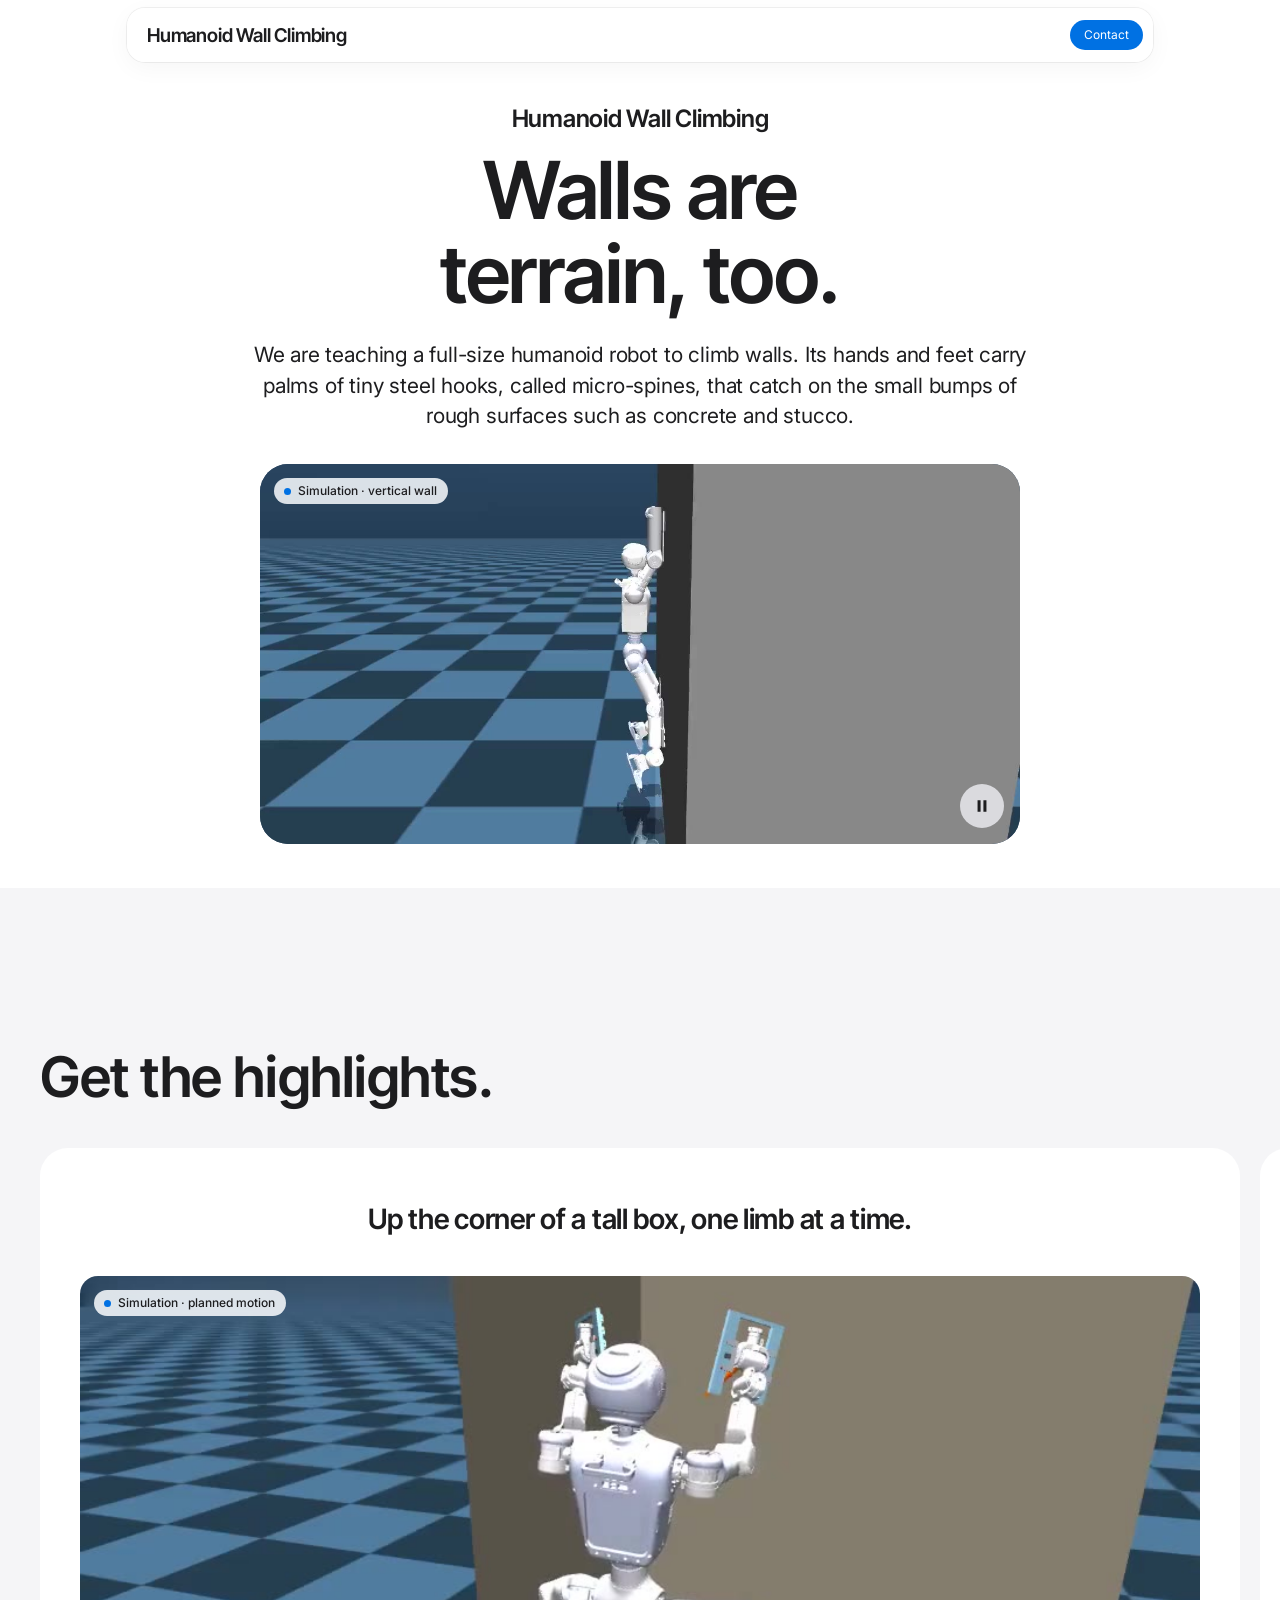
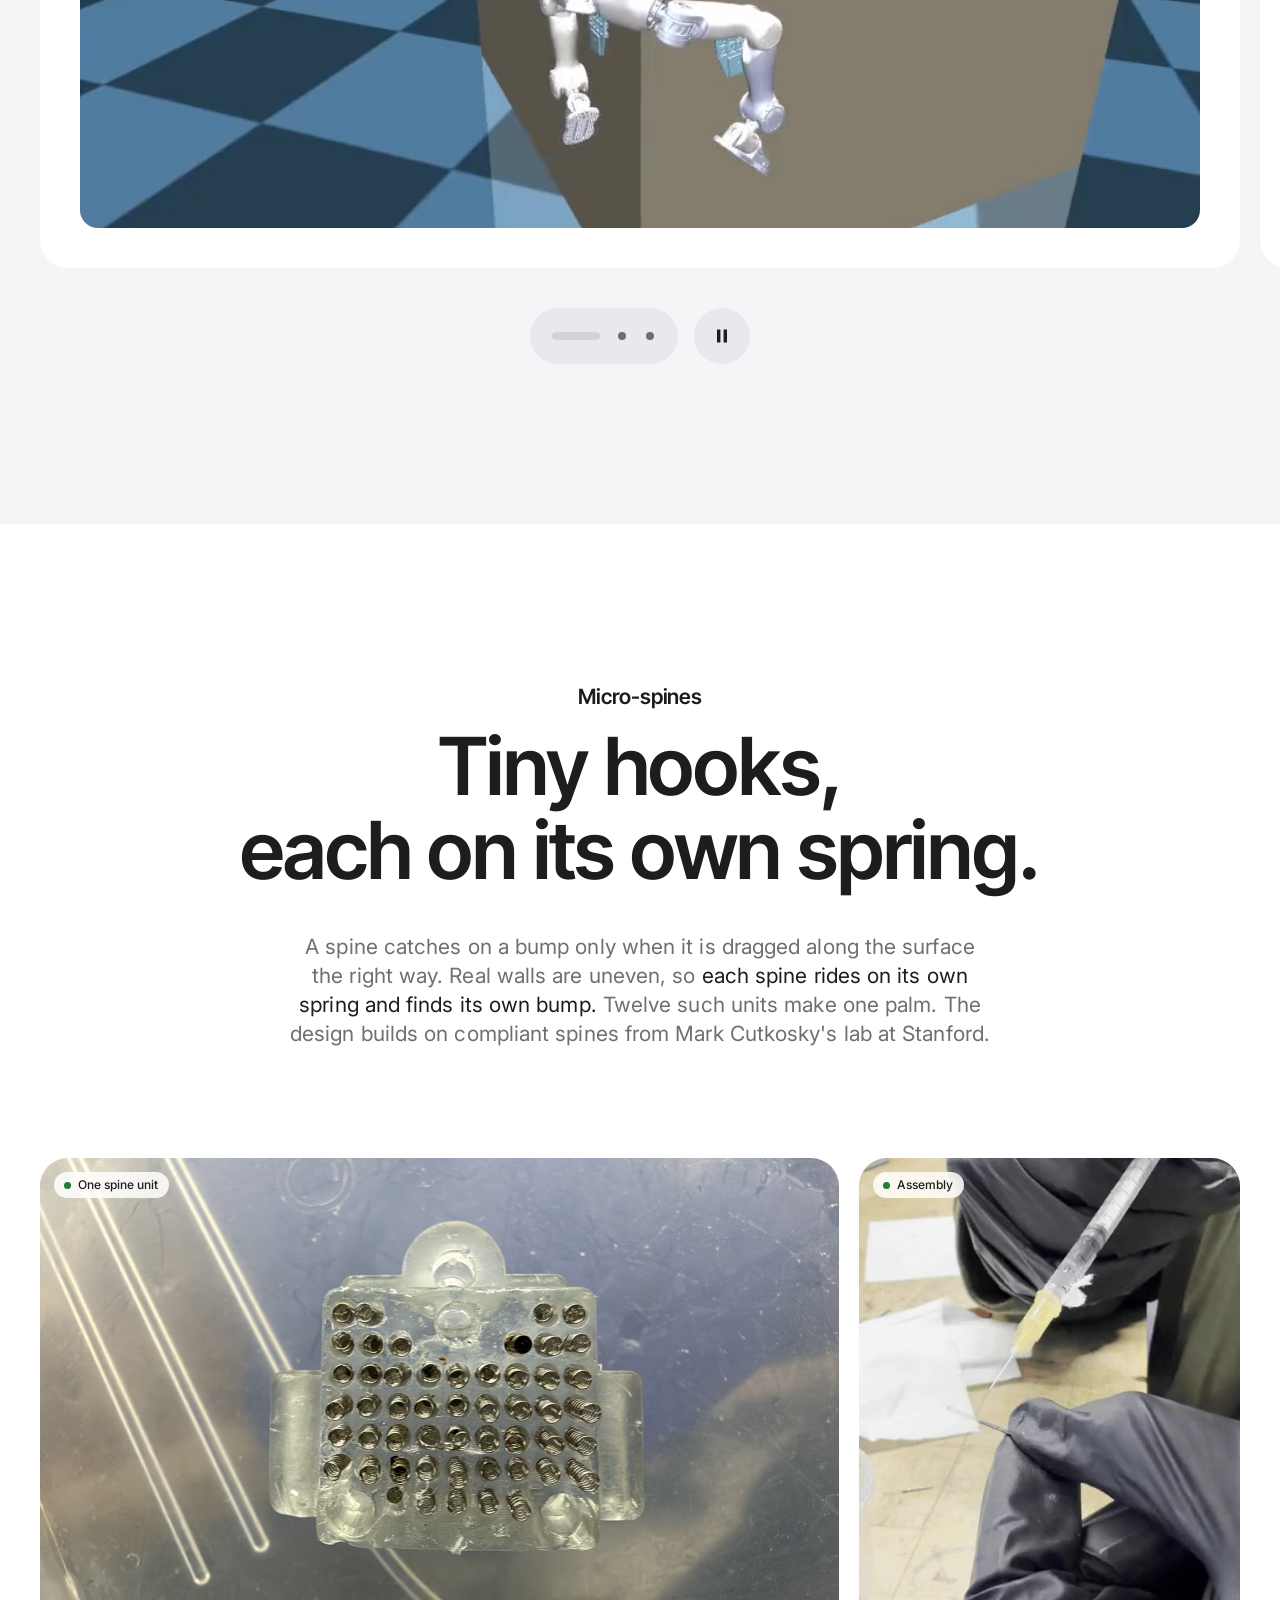
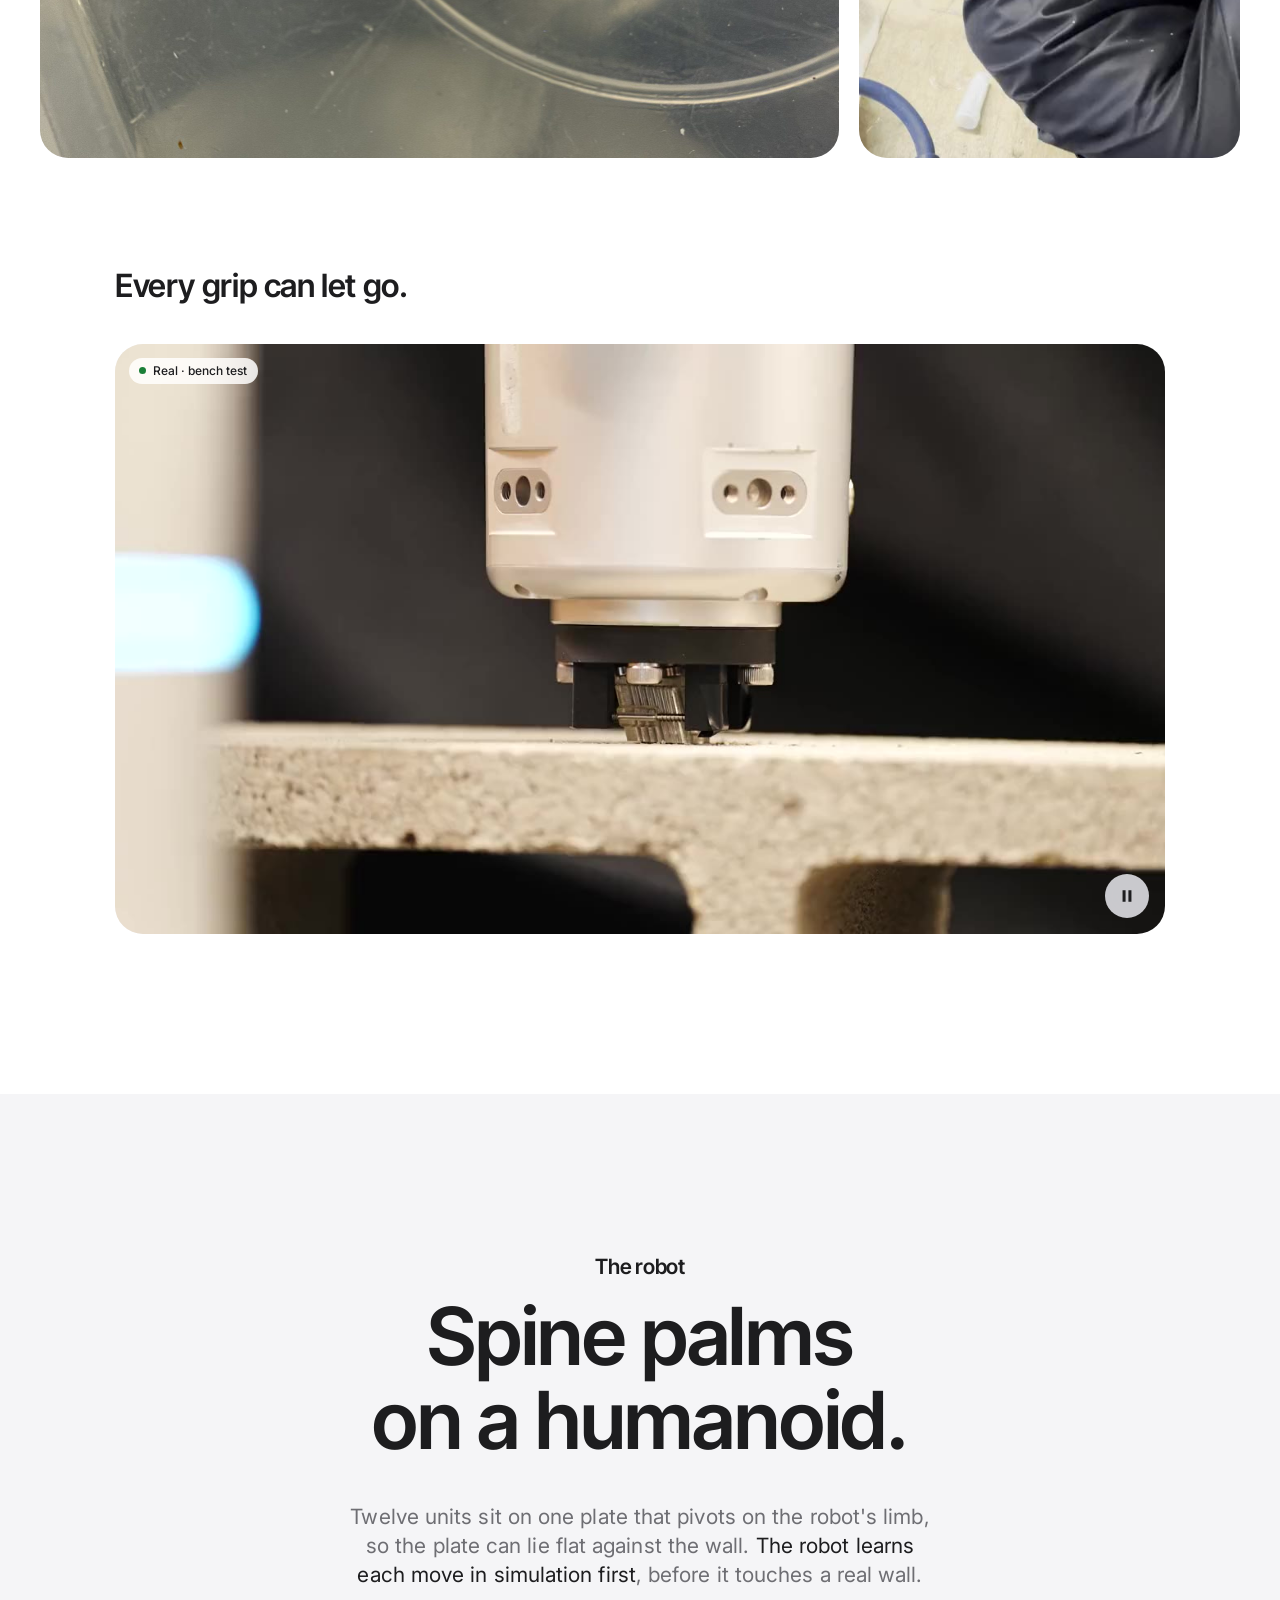
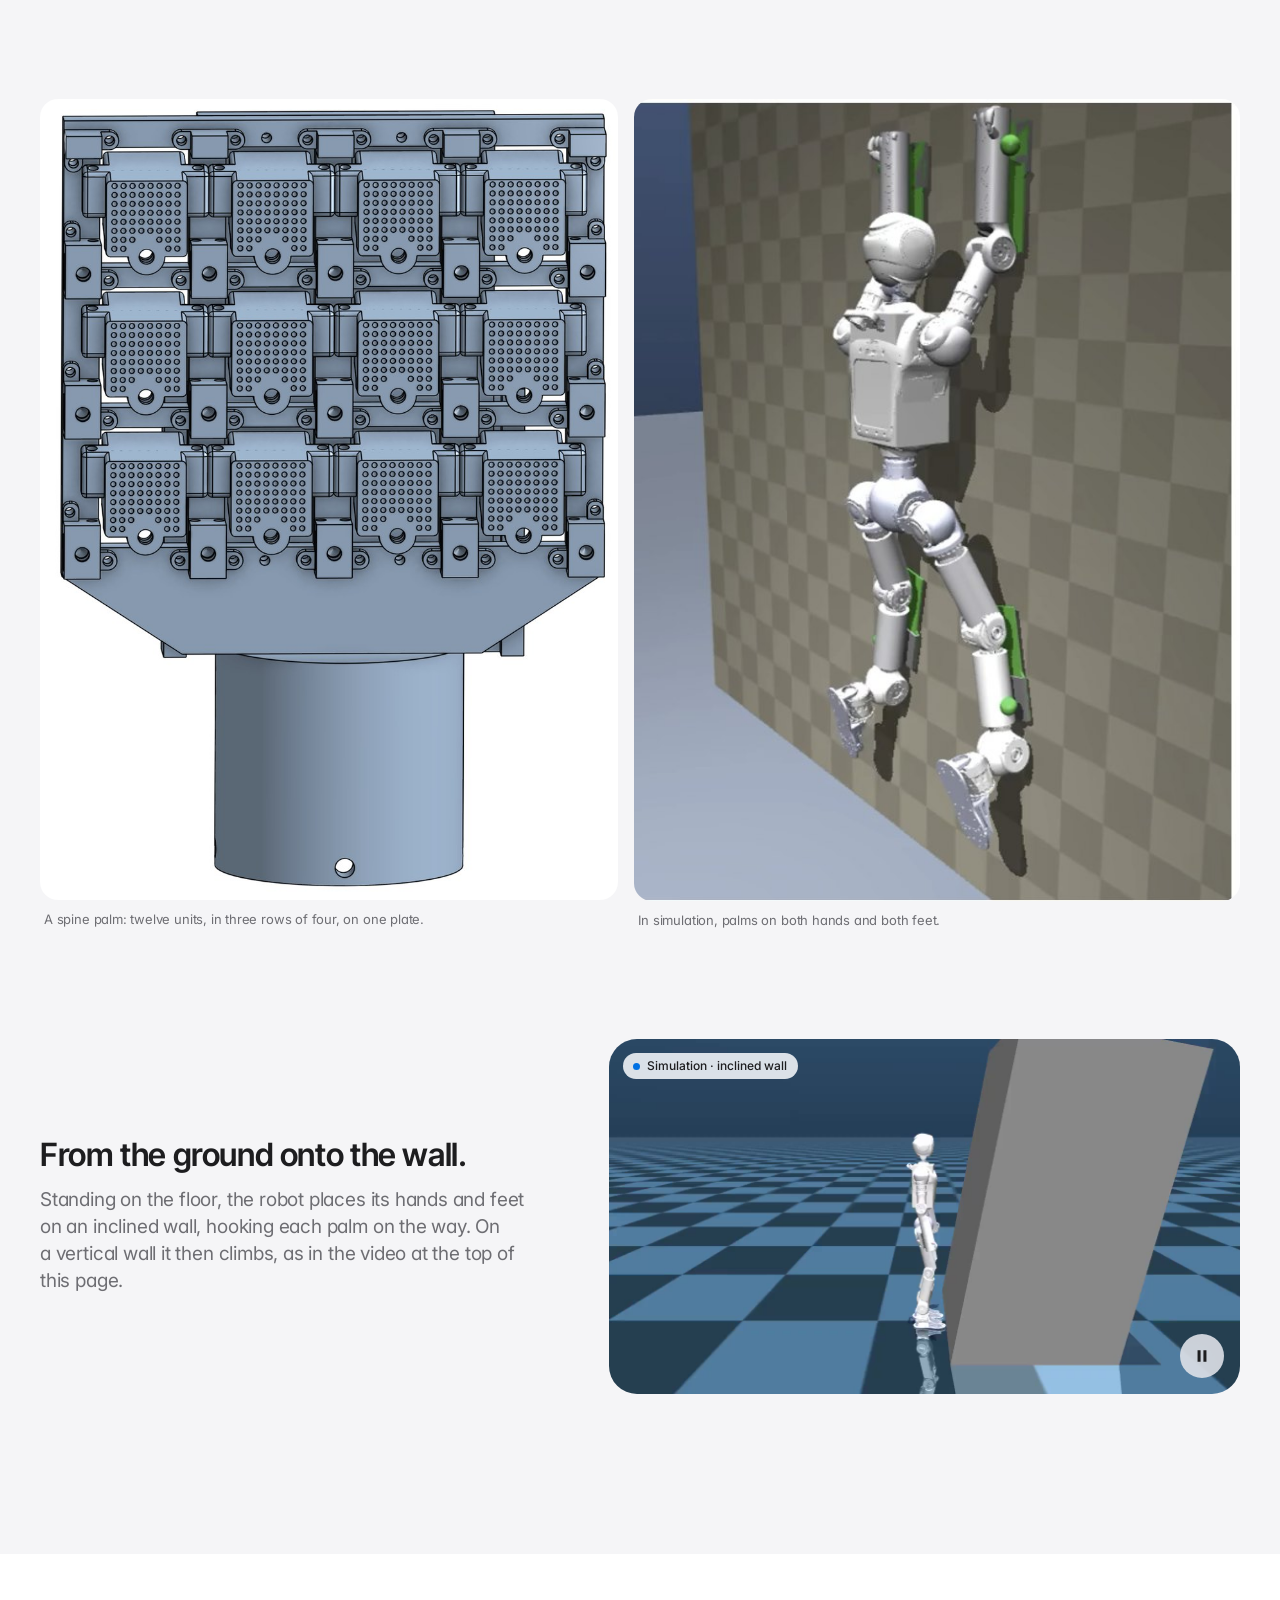
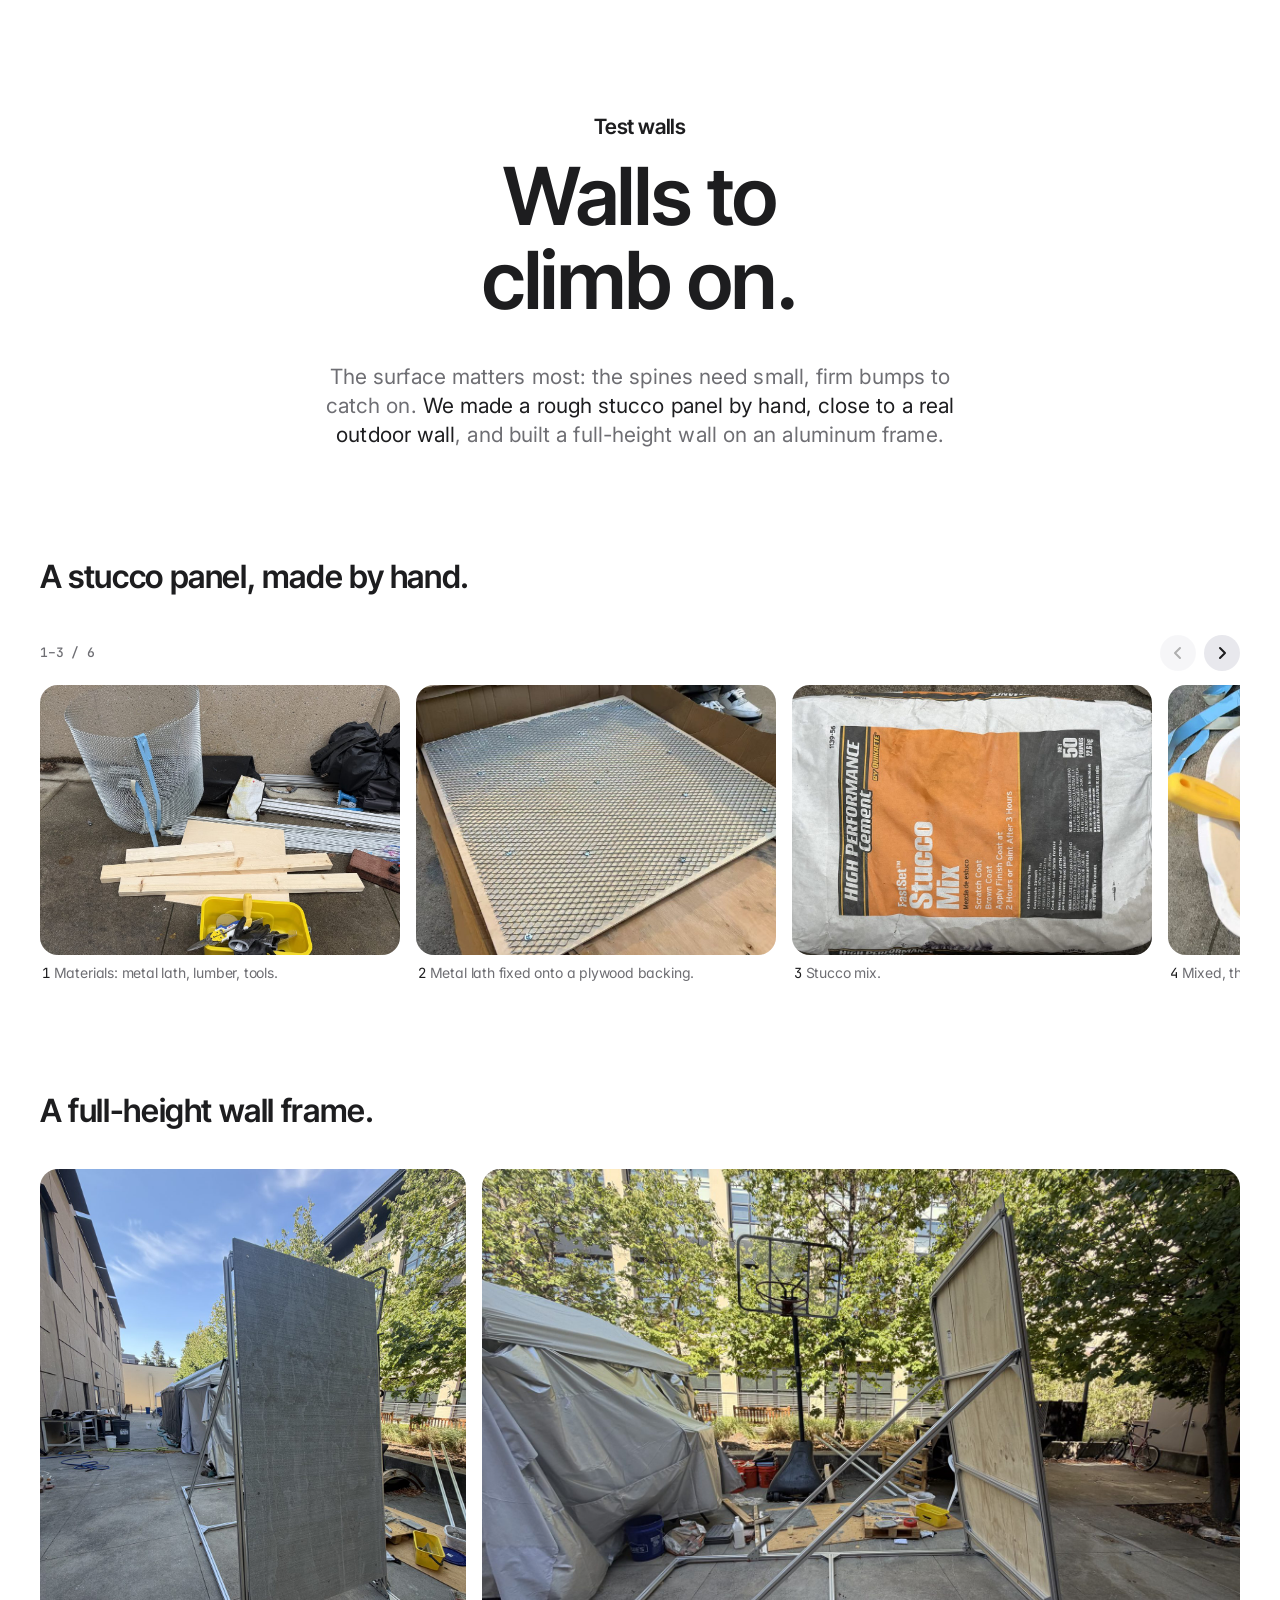
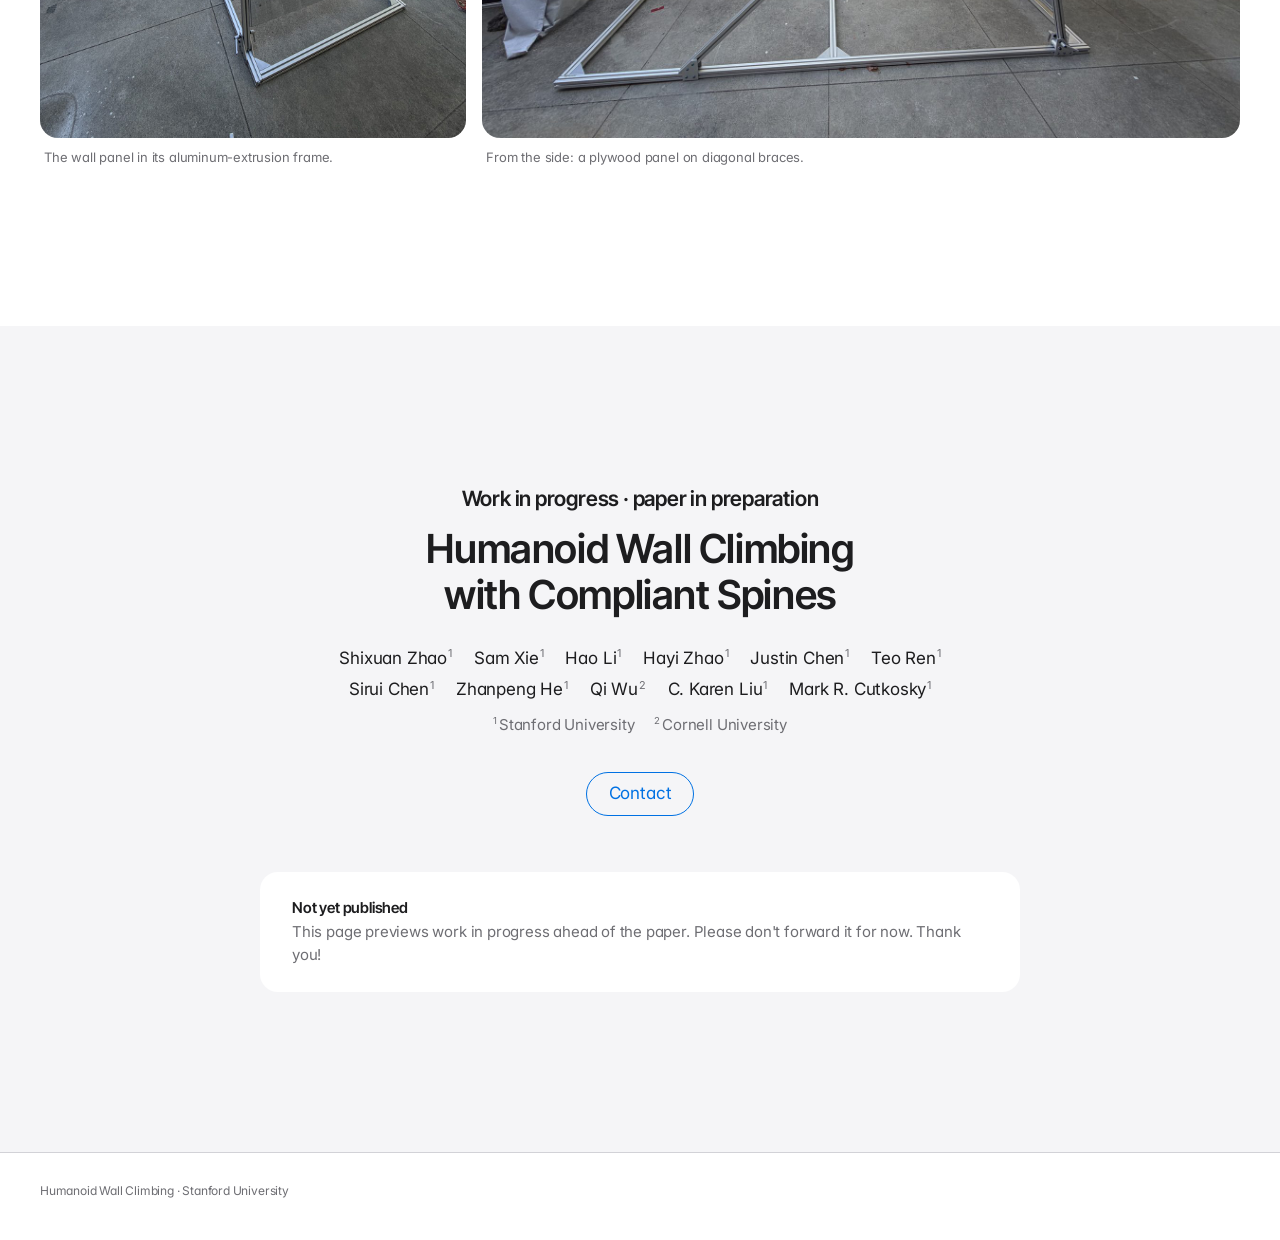
==== commit b0e9e9b0: "Brief: no Test walls button, a one-line corner heading, the bench test as a clip alone The nav keeps" ====
--- a/brief/index.html
+++ b/brief/index.html
@@ -25,7 +25,6 @@
 <nav class="nav" aria-label="Humanoid Wall Climbing">
   <a class="nav-title" href="#top"><span class="t-full">Humanoid Wall Climbing</span><span class="t-short">Wall Climbing</span></a>
   <span style="flex:1"></span>
-  <a class="pill out" href="#walls">Test walls</a>
   <a class="pill solid" href="mailto:sxuan@stanford.edu">Contact</a>
 </nav>
 
@@ -54,7 +53,7 @@
   </div>
   <div class="track hl-track" id="hlTrack">
     <article class="hcard" aria-roledescription="slide" aria-label="1 of 3">
-      <h3>Up the corner of a tall box, one limb at a time.<br>Each grip and release planned in simulation.</h3>
+      <h3>Up the corner of a tall box, one limb at a time.</h3>
       <div class="ph media">
         <video data-src="../media/ref-corner.mp4" poster="../media/ref-corner.jpg" muted playsinline preload="none" disablepictureinpicture aria-label="A simulated humanoid climbs the exterior corner of a tall box one limb at a time, its spine palms on both faces of the corner."></video>
         <span class="tag sim"><i></i>Simulation · planned motion</span>
@@ -100,20 +99,14 @@
       </div>
     </div>
   </div>
-  <div class="wrap block">
+  <div class="wrap-mid block">
     <div class="block-head">
       <h3 class="sub-head rv">Every grip can let go.</h3>
     </div>
-    <div class="split">
-      <div class="ph media rv" style="aspect-ratio:16/9" data-auto>
-        <video data-src="../media/unit-test.mp4" poster="../media/unit-test.jpg" muted loop playsinline preload="none" disablepictureinpicture aria-label="Close-up of one spine unit on a robot arm's flange, pressed against the top of a cinder block."></video>
-        <span class="tag hw"><i></i>Real · bench test</span>
-        <button class="vbtn" type="button" aria-label="Pause the video"><svg viewBox="0 0 18 18" aria-hidden="true"><path class="i-pause" d="M4 2.5h3.4v13H4zM10.6 2.5H14v13h-3.4z" fill="currentColor"/><path class="i-play" d="M5 2.5v13l11-6.5z" fill="currentColor"/></svg></button>
-      </div>
-      <div class="rv">
-        <p class="copy">A robot arm presses one unit onto a cinder block, loads it along the surface, then pulls it away from the block a little more every few seconds until it lets go. <b>Loaded along its hooks, a unit holds even while it is pulled away from the wall</b>; loaded the other way, it holds only while pressed.</p>
-        <p class="copy">No two grips are quite the same: a load that holds once may slip the next time. We measured that chance over 296 trials, and the simulator in which the robot learns to climb lets its spines grip and slip the same way.</p>
-      </div>
+    <div class="ph media rv" style="aspect-ratio:16/9" data-auto>
+      <video data-src="../media/unit-test.mp4" poster="../media/unit-test.jpg" muted loop playsinline preload="none" disablepictureinpicture aria-label="Close-up of one spine unit on a robot arm's flange, pressed against the top of a cinder block."></video>
+      <span class="tag hw"><i></i>Real · bench test</span>
+      <button class="vbtn" type="button" aria-label="Pause the video"><svg viewBox="0 0 18 18" aria-hidden="true"><path class="i-pause" d="M4 2.5h3.4v13H4zM10.6 2.5H14v13h-3.4z" fill="currentColor"/><path class="i-play" d="M5 2.5v13l11-6.5z" fill="currentColor"/></svg></button>
     </div>
   </div>
 </section>
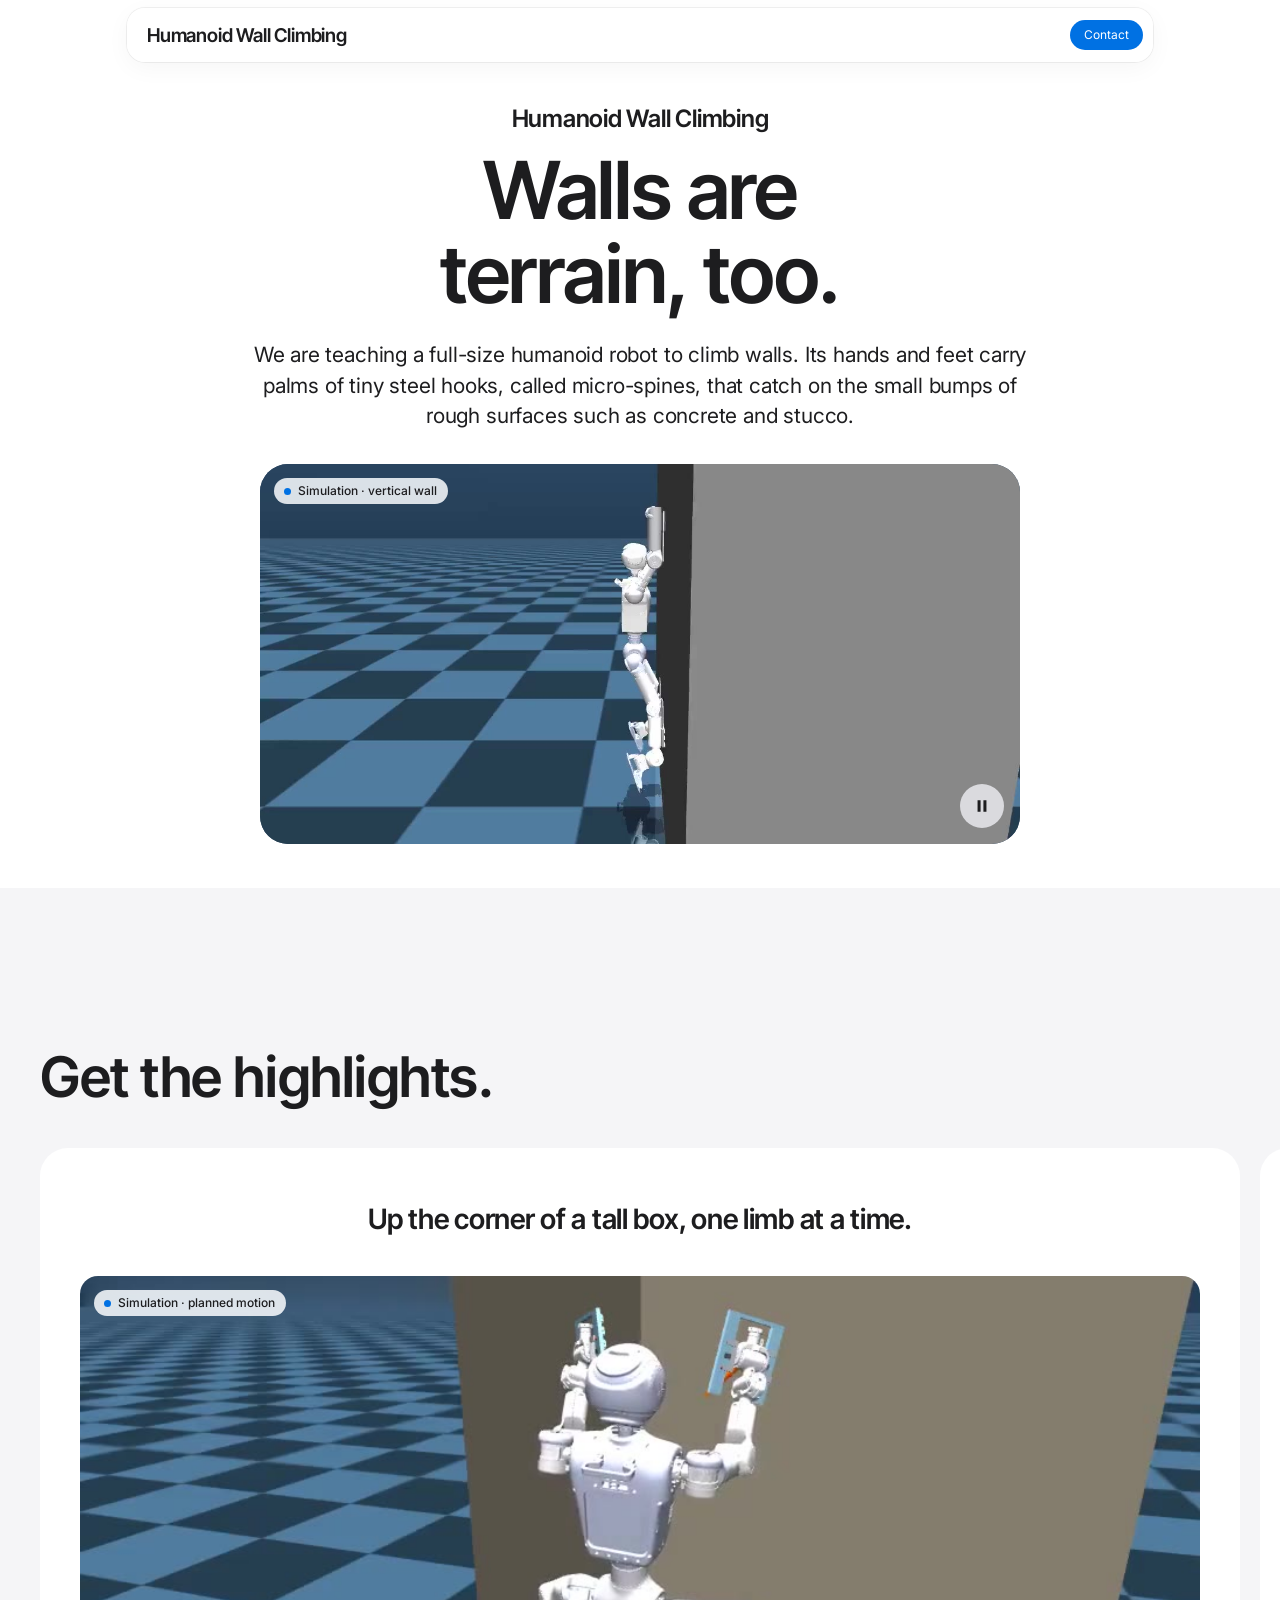
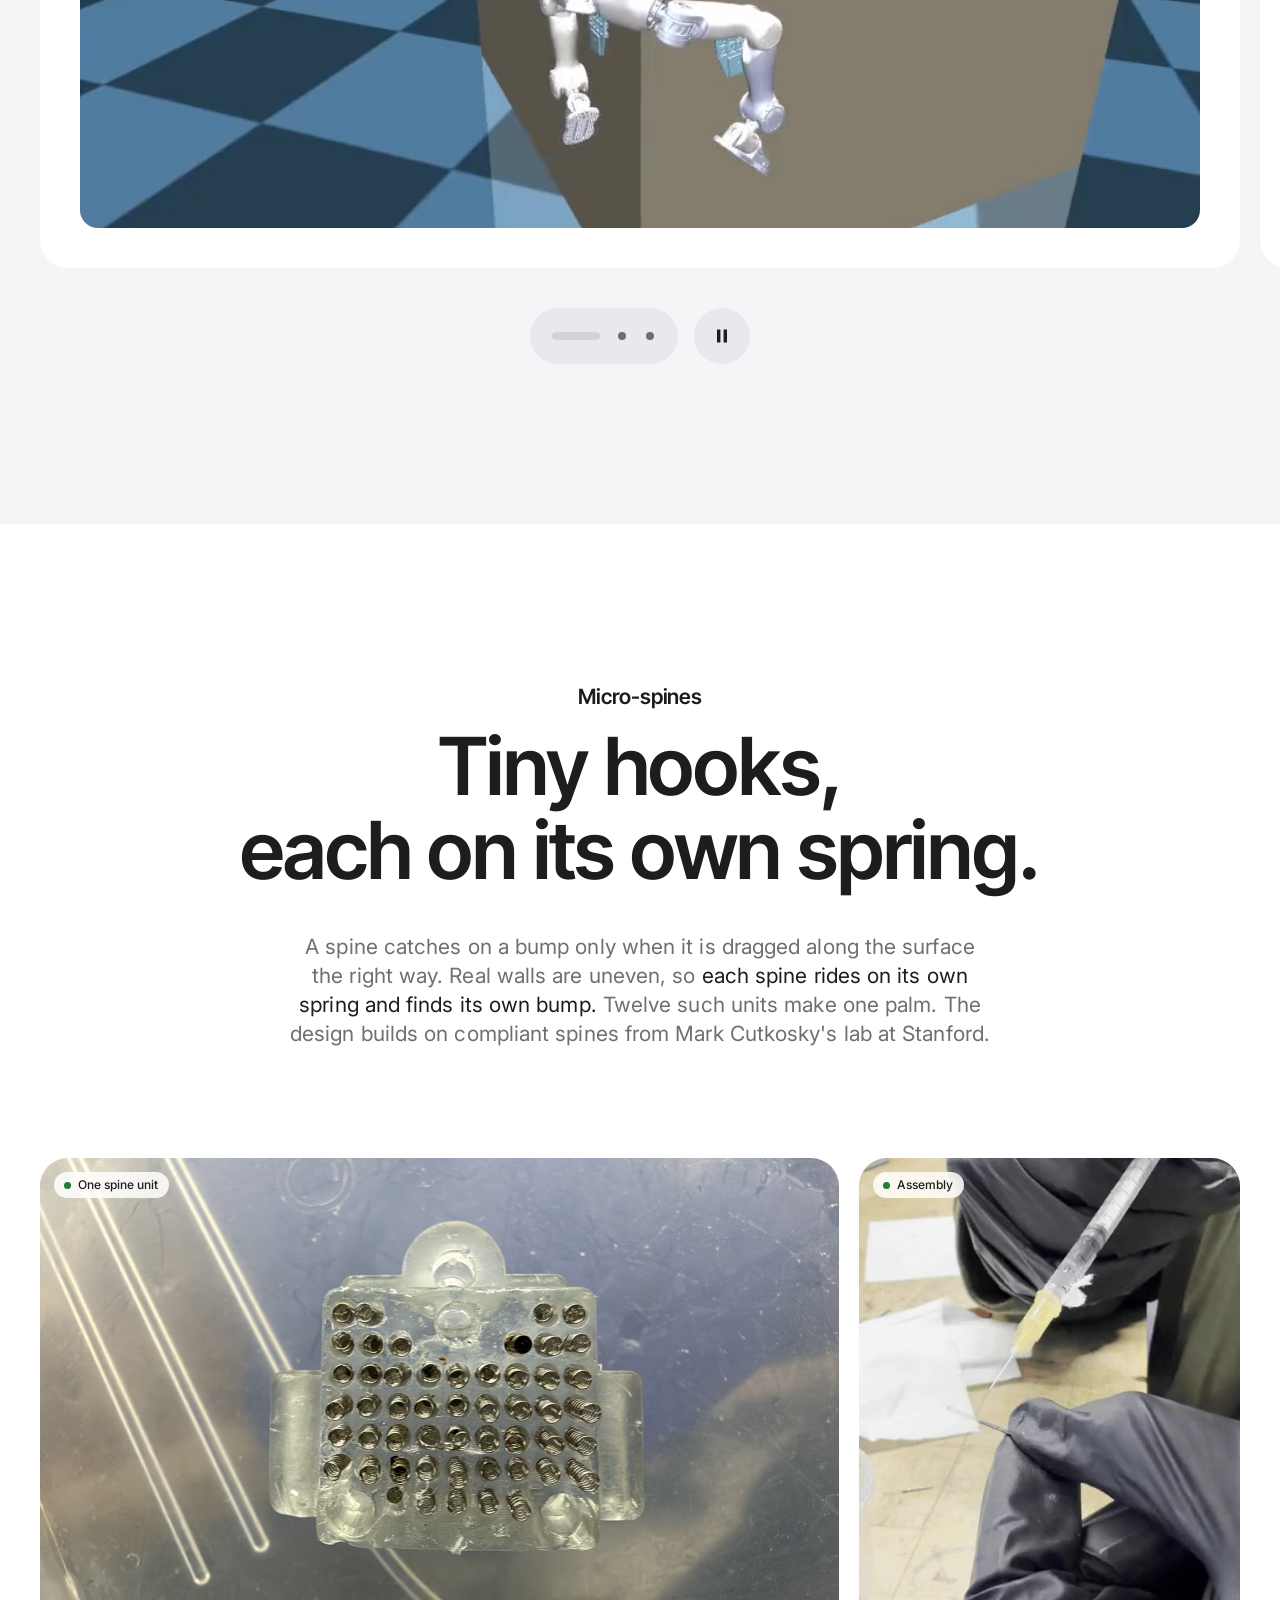
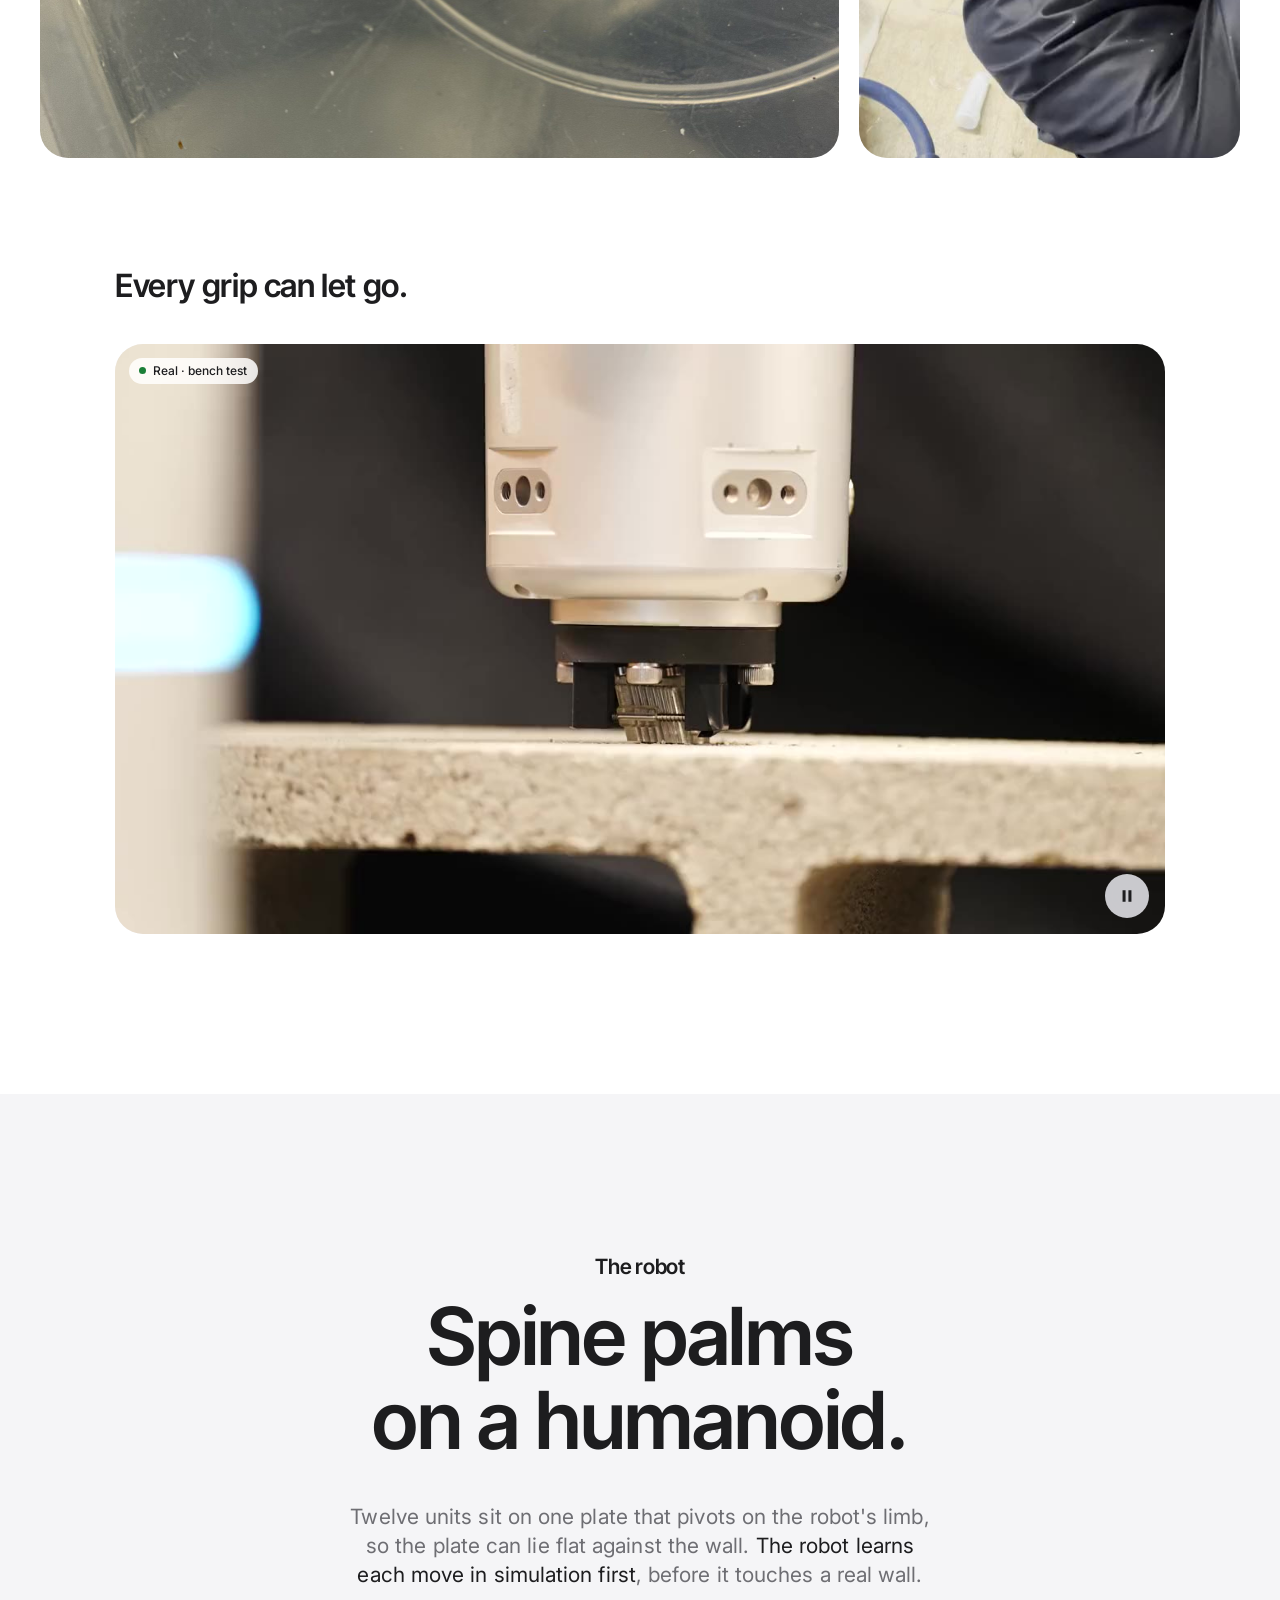
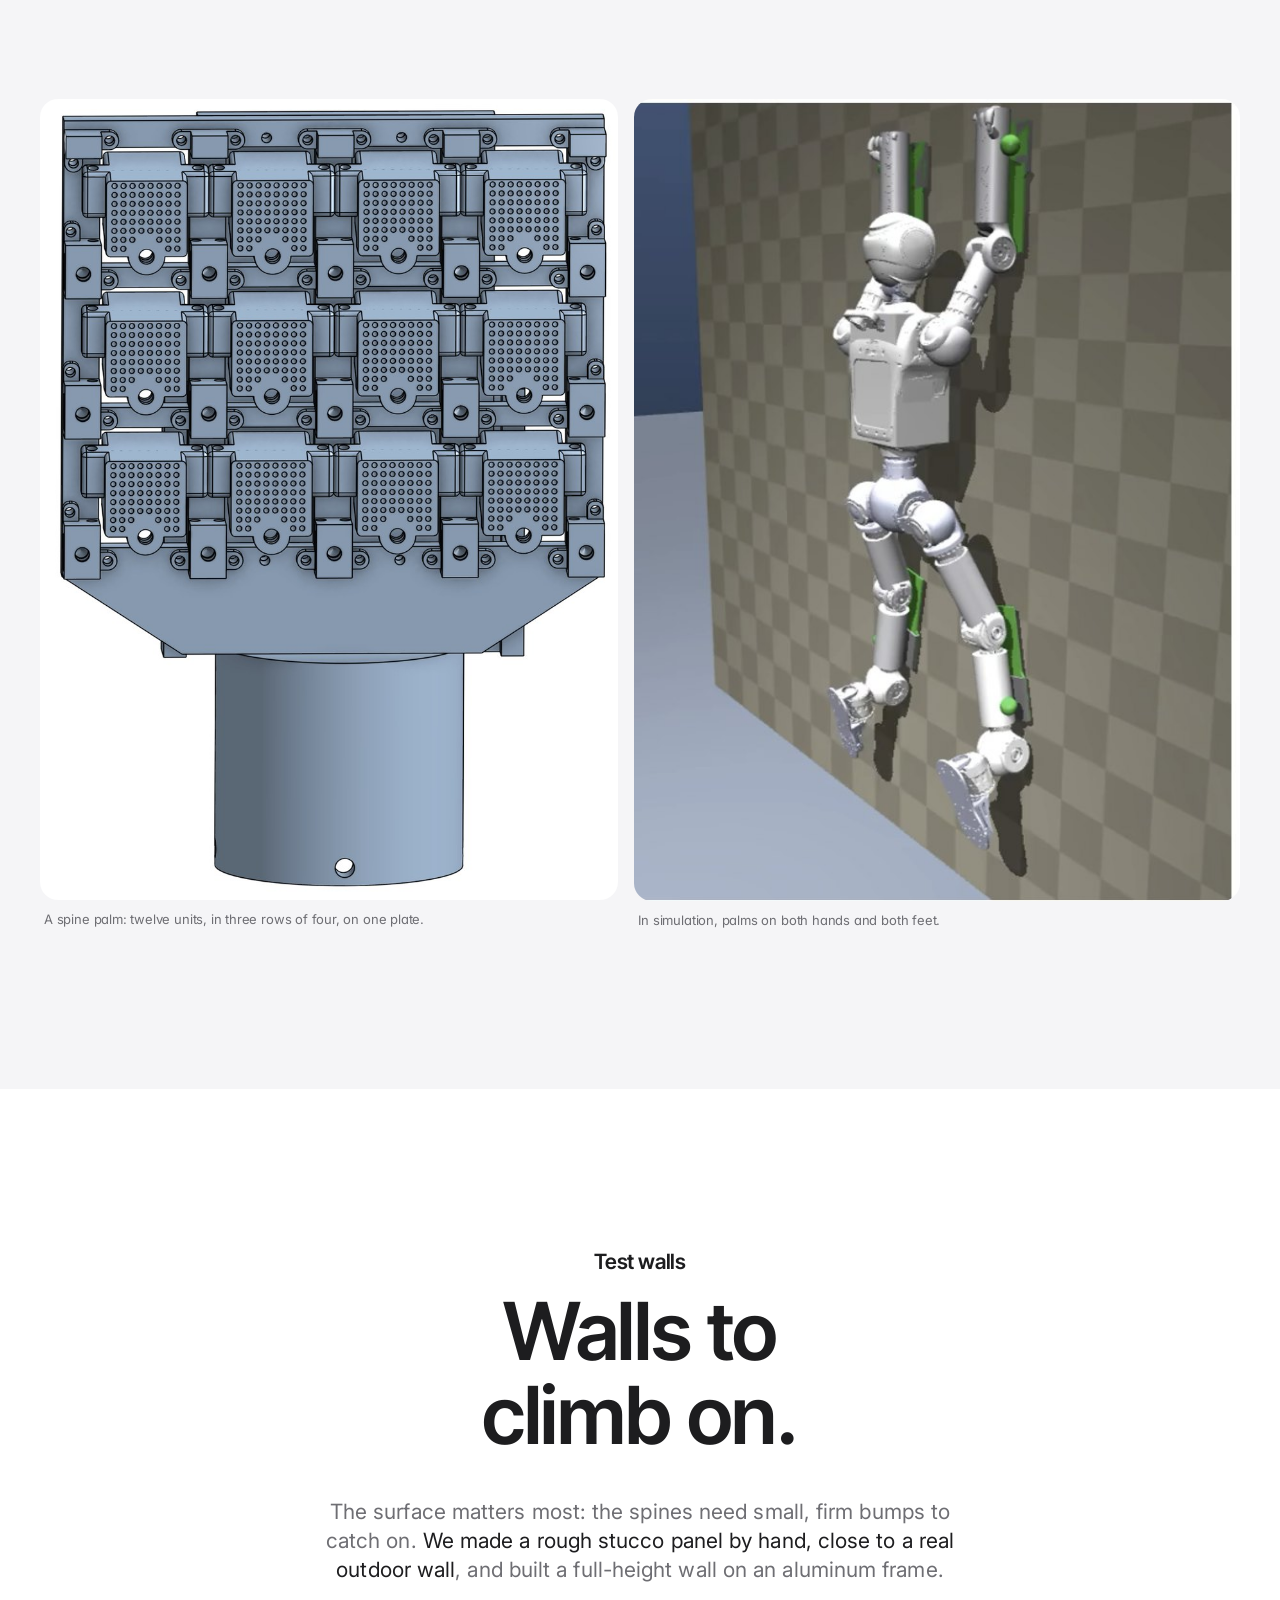
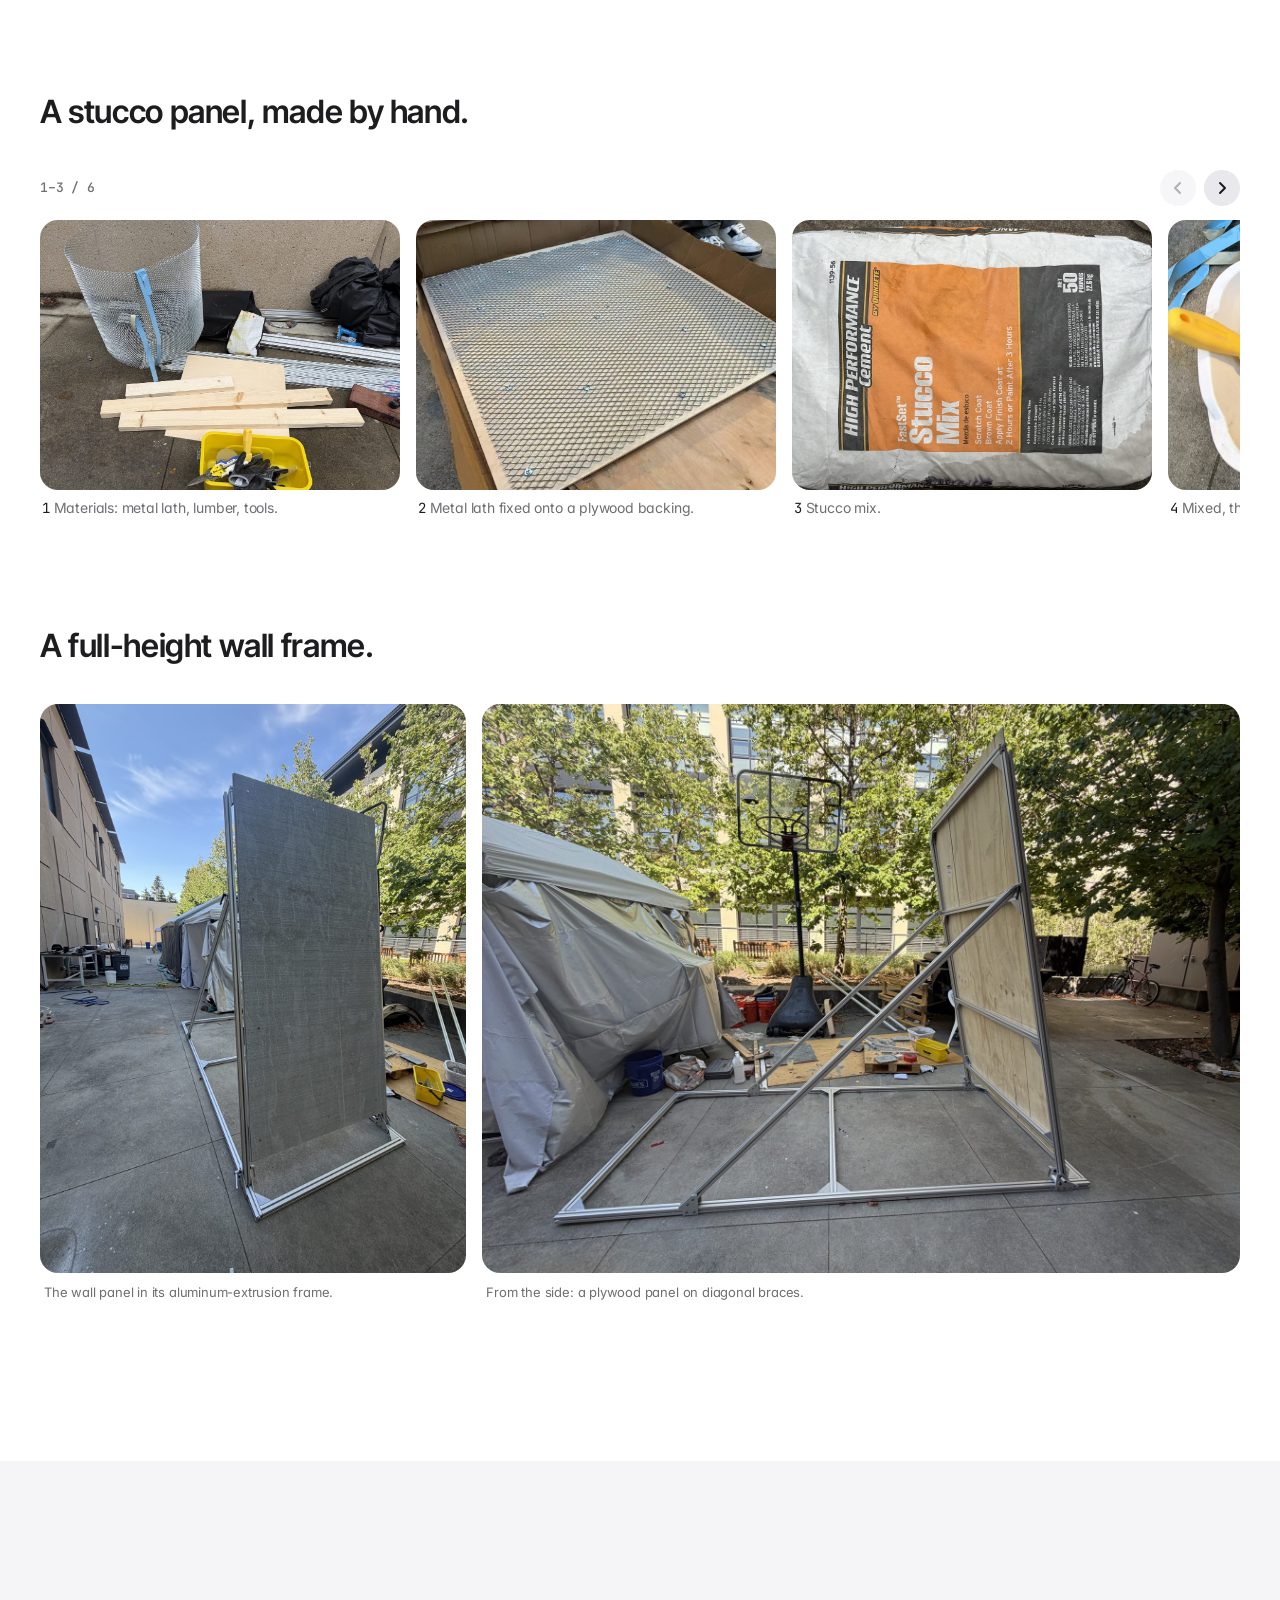
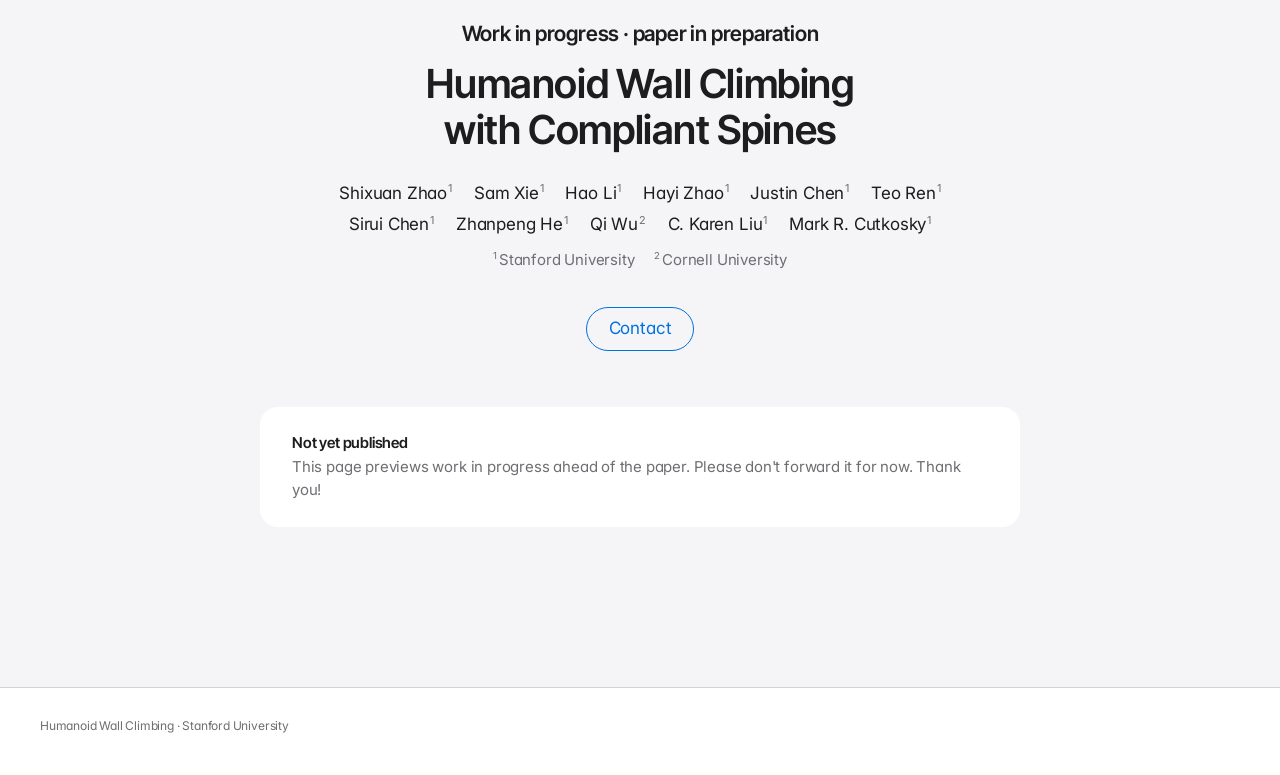
==== commit 757d4ee0: "Brief: drop the ground-to-wall clip The robot section ends on the palm and the simulated humanoid.  " ====
--- a/brief/index.html
+++ b/brief/index.html
@@ -124,19 +124,6 @@
       <figure style="--ar:.756"><img src="../media/sim-palms.jpg" width="634" height="838" loading="lazy" alt="Simulated humanoid on a wall with green spine palms on both hands and both feet."><figcaption>In simulation, palms on both hands and both feet.</figcaption></figure>
     </div>
   </div>
-  <div class="wrap block">
-    <div class="split rev">
-      <div class="ph media rv" style="aspect-ratio:16/9" data-auto>
-        <video data-src="../media/ground-start.mp4" poster="../media/ground-start.jpg" muted loop playsinline preload="none" disablepictureinpicture aria-label="In simulation, the humanoid stands beside an inclined wall, then places its hands and feet on it."></video>
-        <span class="tag sim"><i></i>Simulation · inclined wall</span>
-        <button class="vbtn" type="button" aria-label="Pause the video"><svg viewBox="0 0 18 18" aria-hidden="true"><path class="i-pause" d="M4 2.5h3.4v13H4zM10.6 2.5H14v13h-3.4z" fill="currentColor"/><path class="i-play" d="M5 2.5v13l11-6.5z" fill="currentColor"/></svg></button>
-      </div>
-      <div class="rv">
-        <h3 class="sub-head">From the ground onto the wall.</h3>
-        <p class="copy" style="margin-top:14px">Standing on the floor, the robot places its hands and feet on an inclined wall, hooking each palm on the way. On a vertical wall it then climbs, as in the video at the top of this page.</p>
-      </div>
-    </div>
-  </div>
 </section>
 
 <!-- TEST WALLS -->
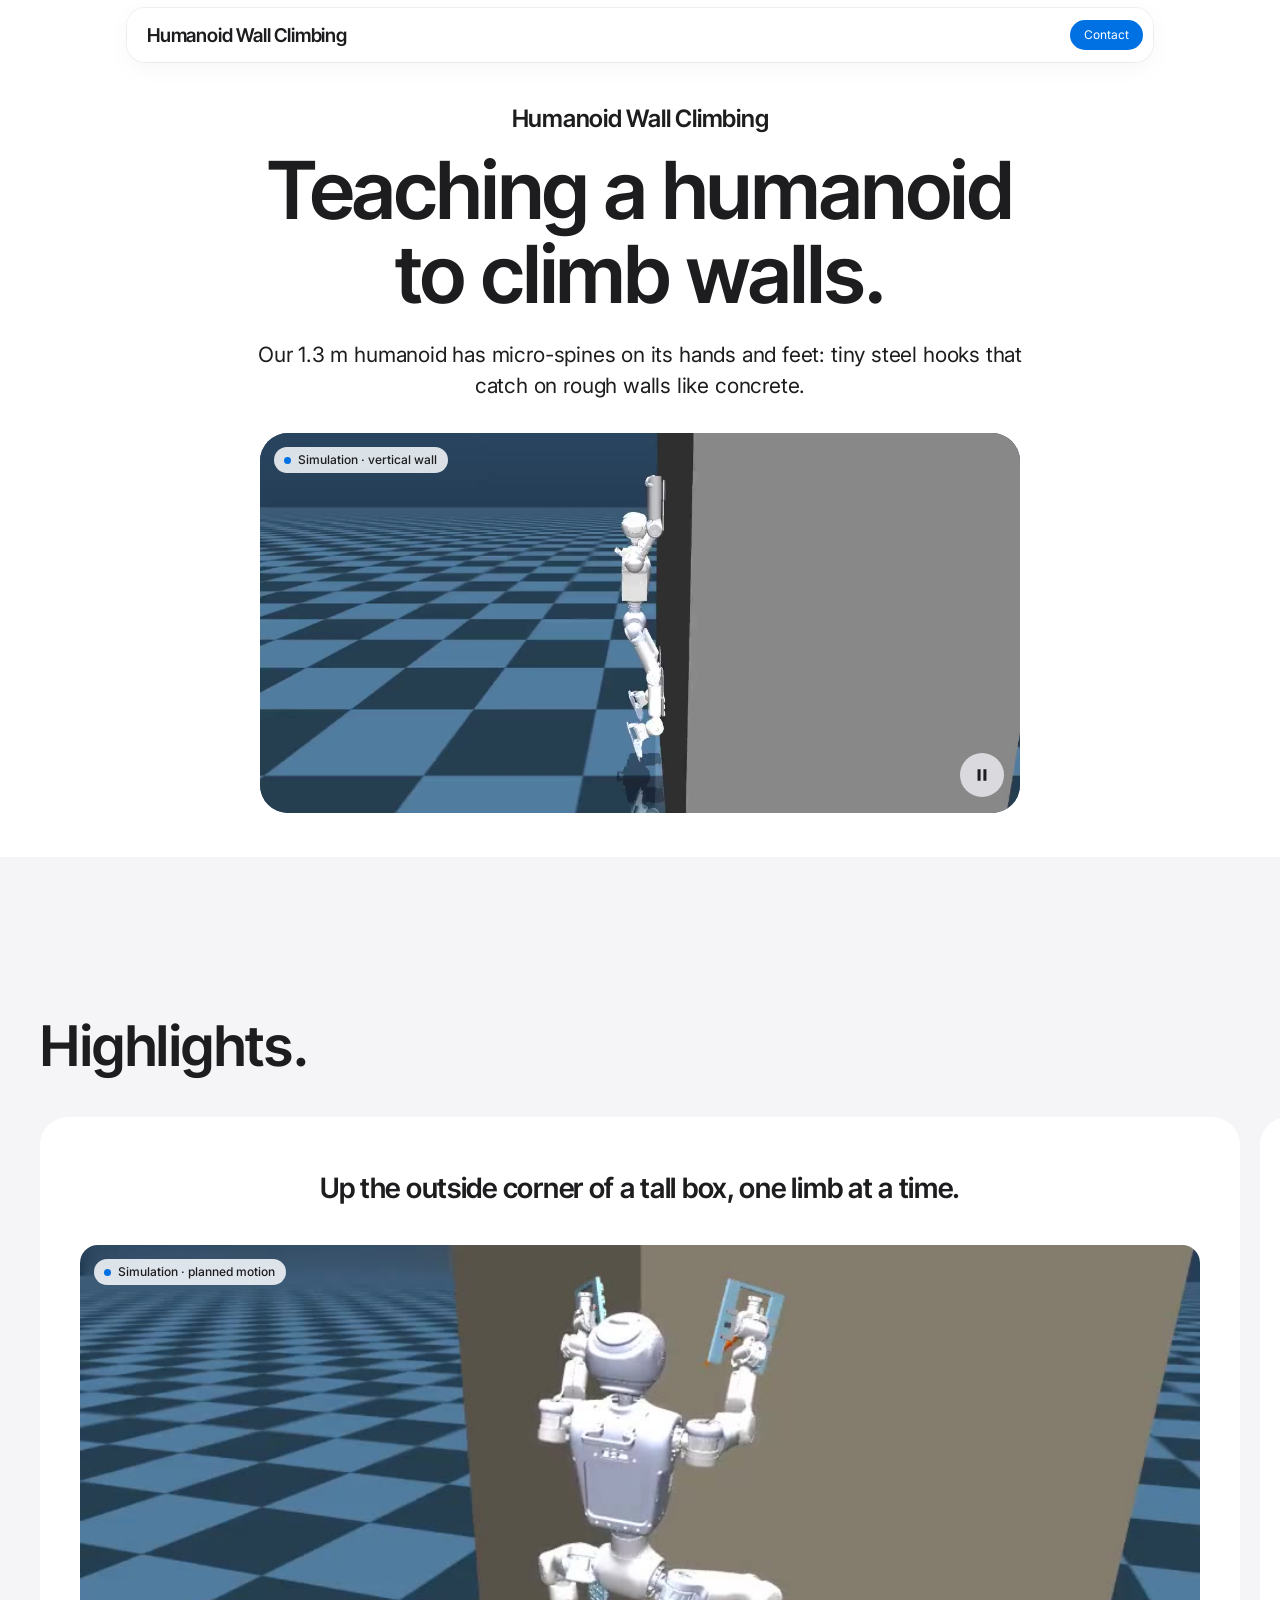
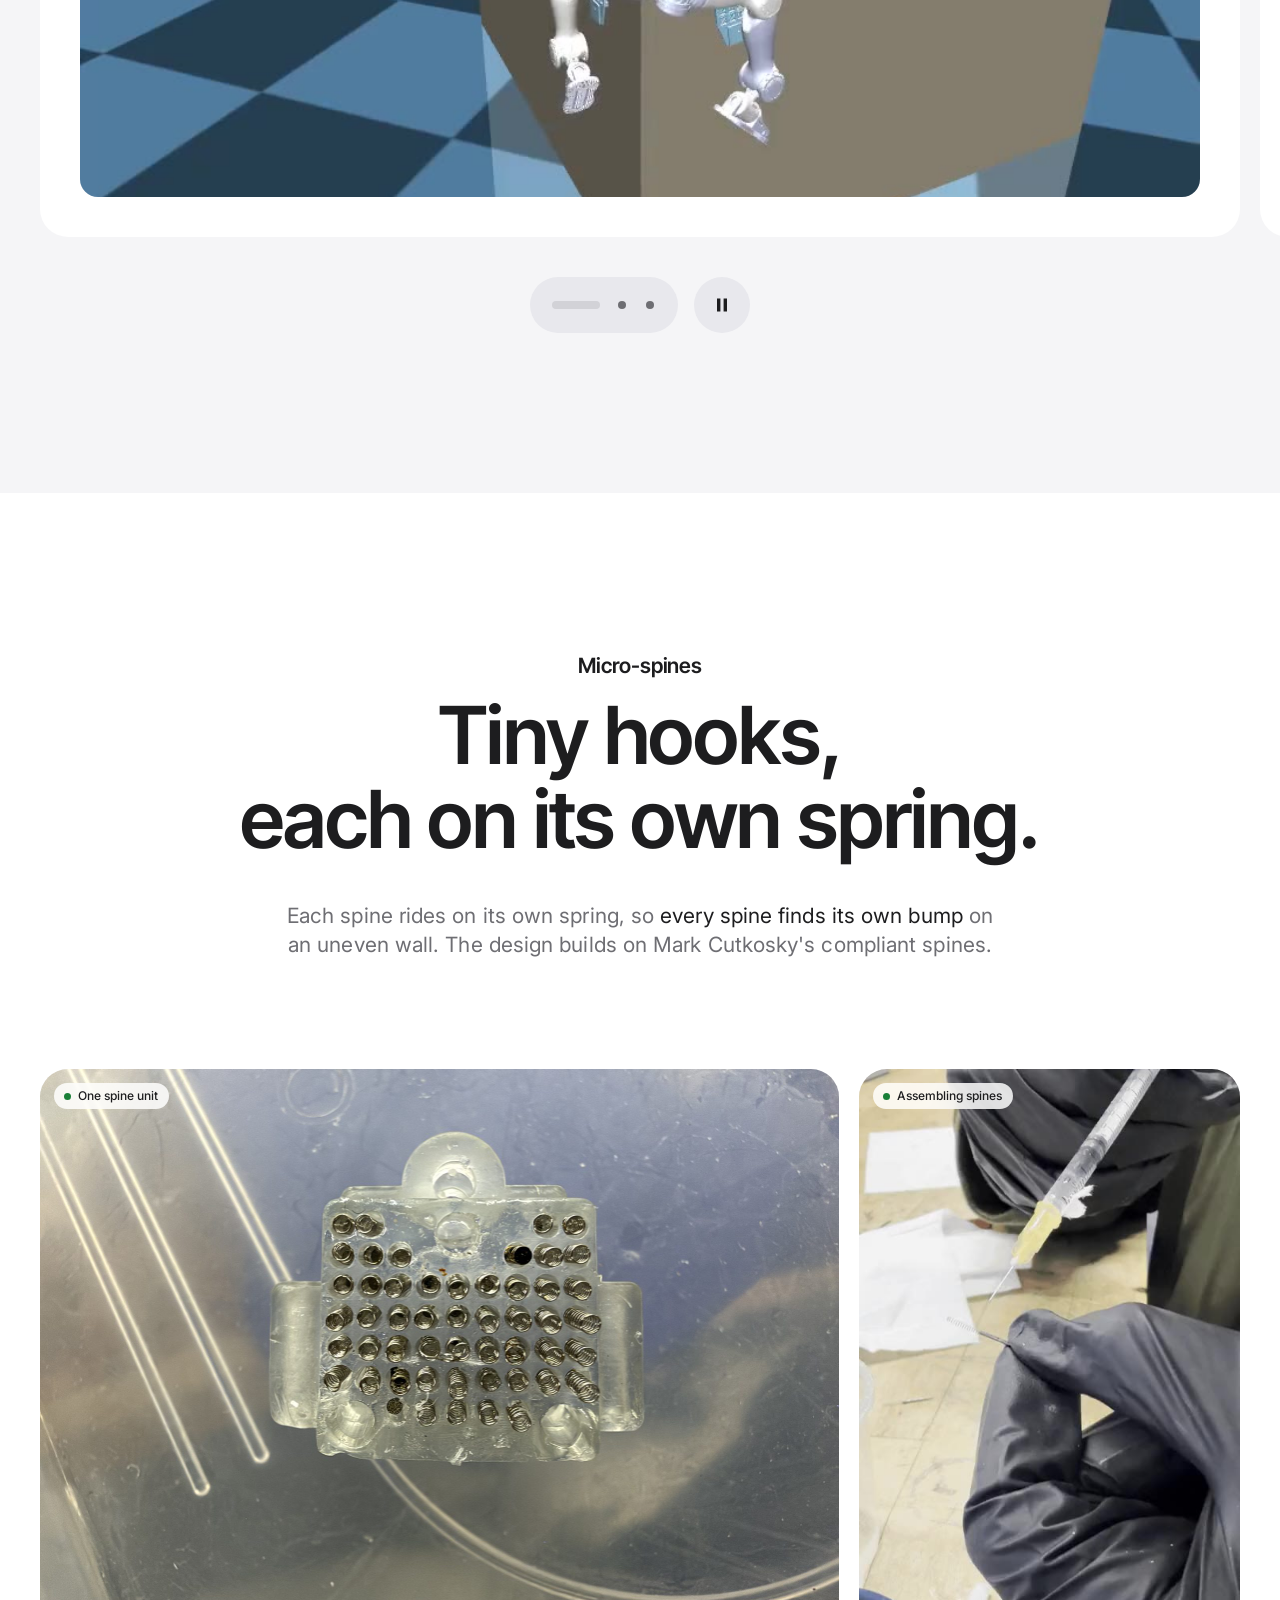
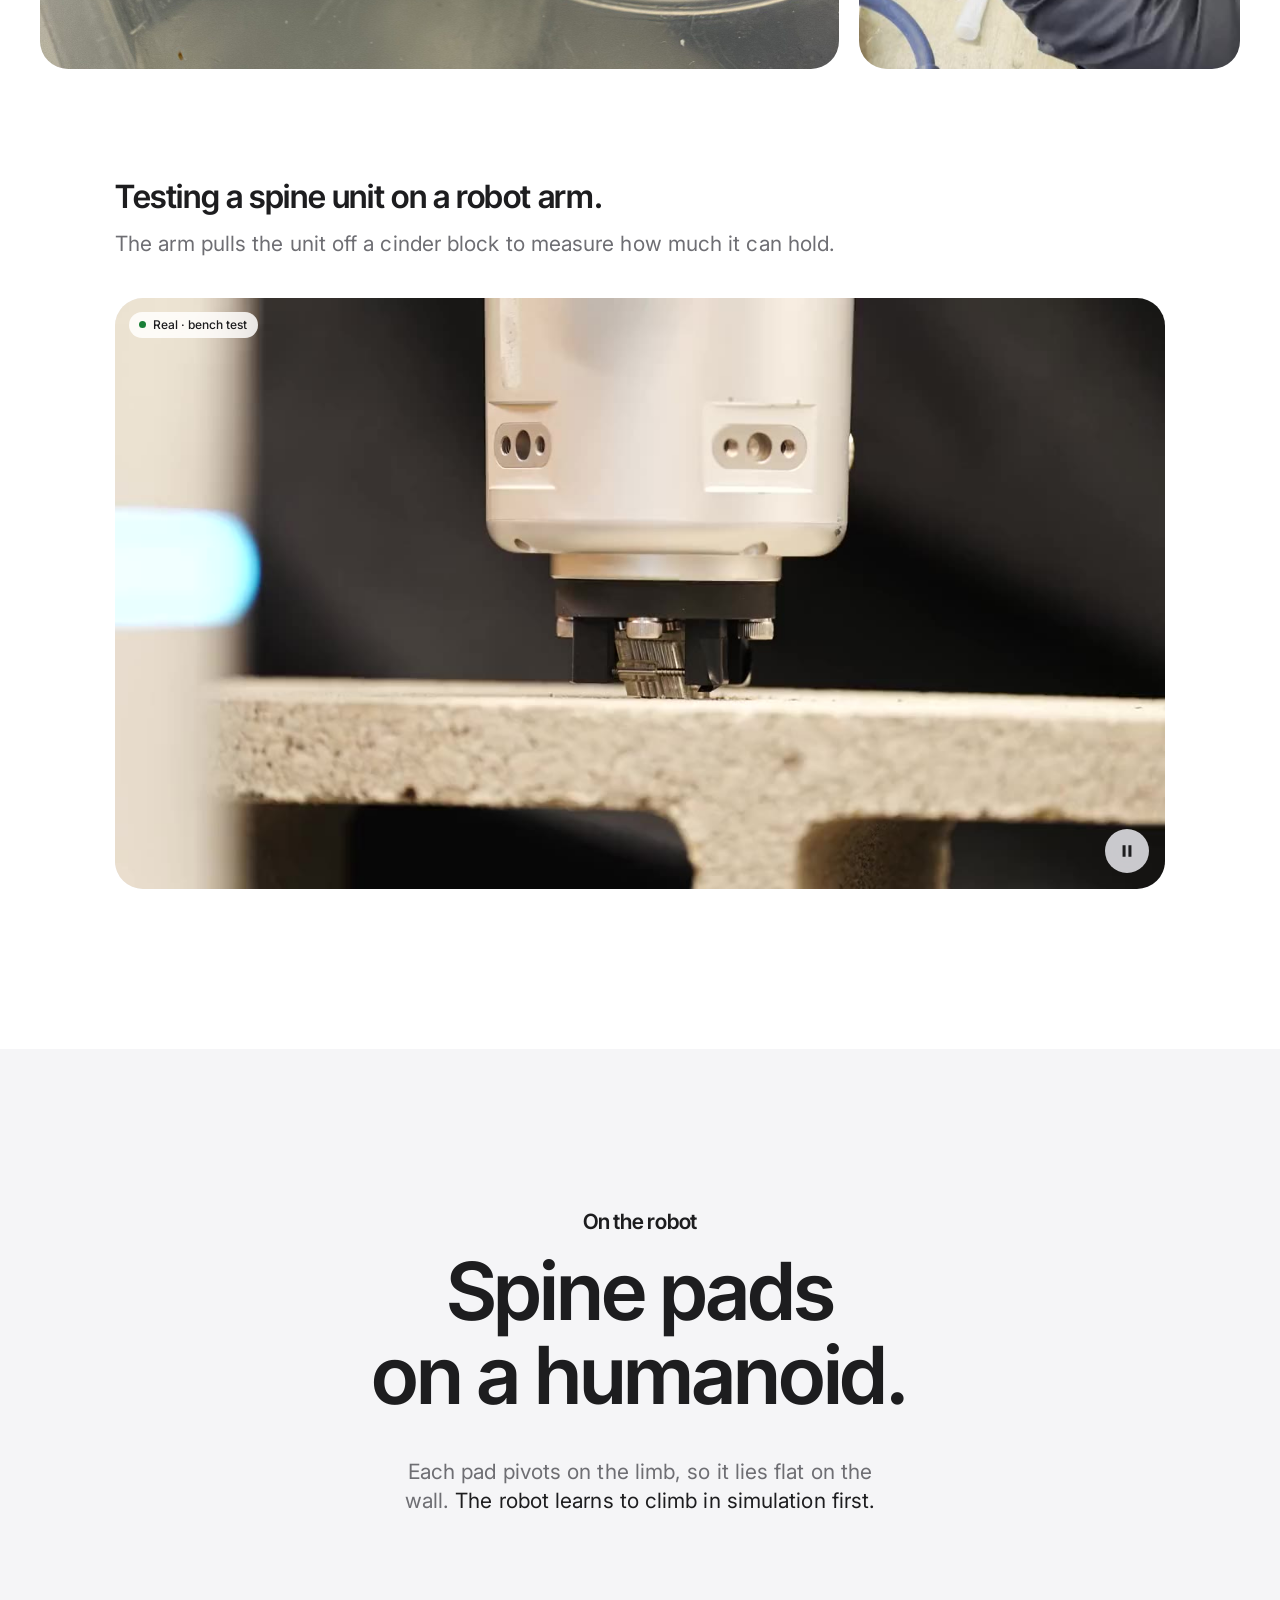
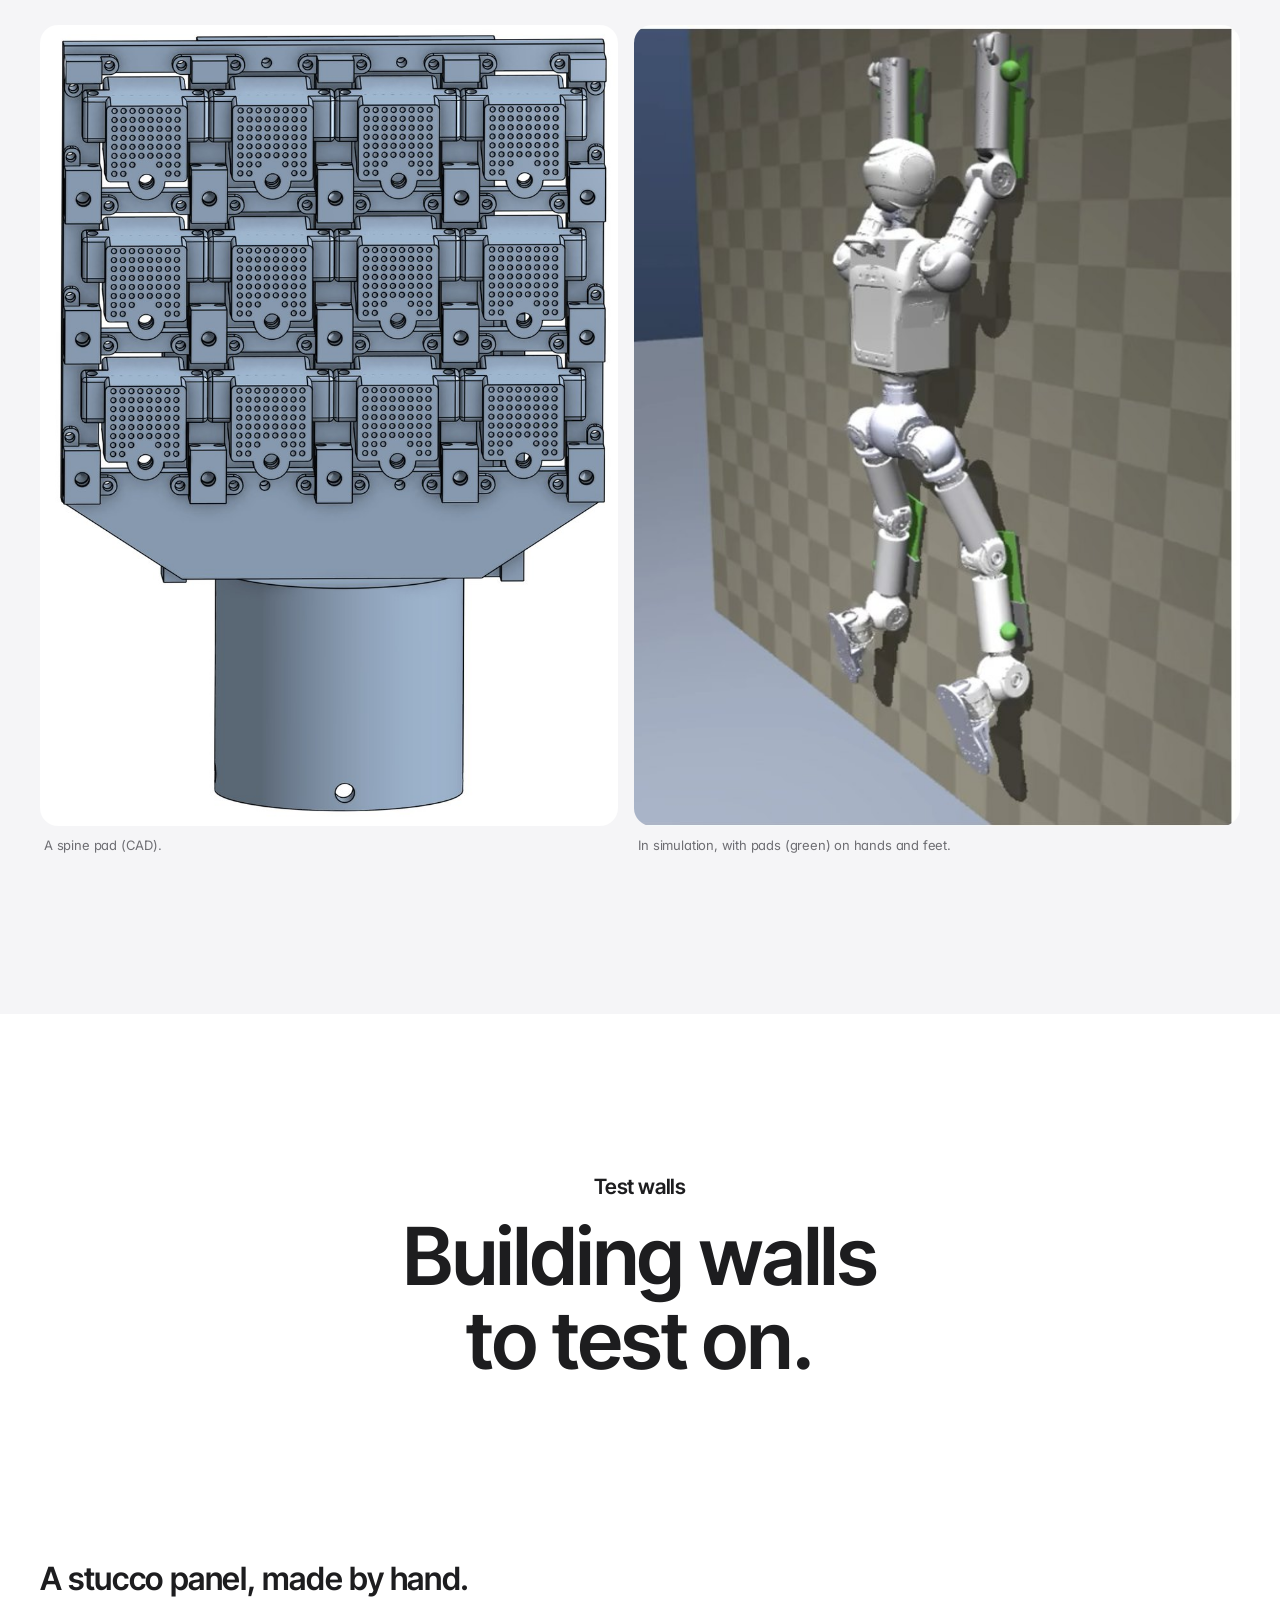
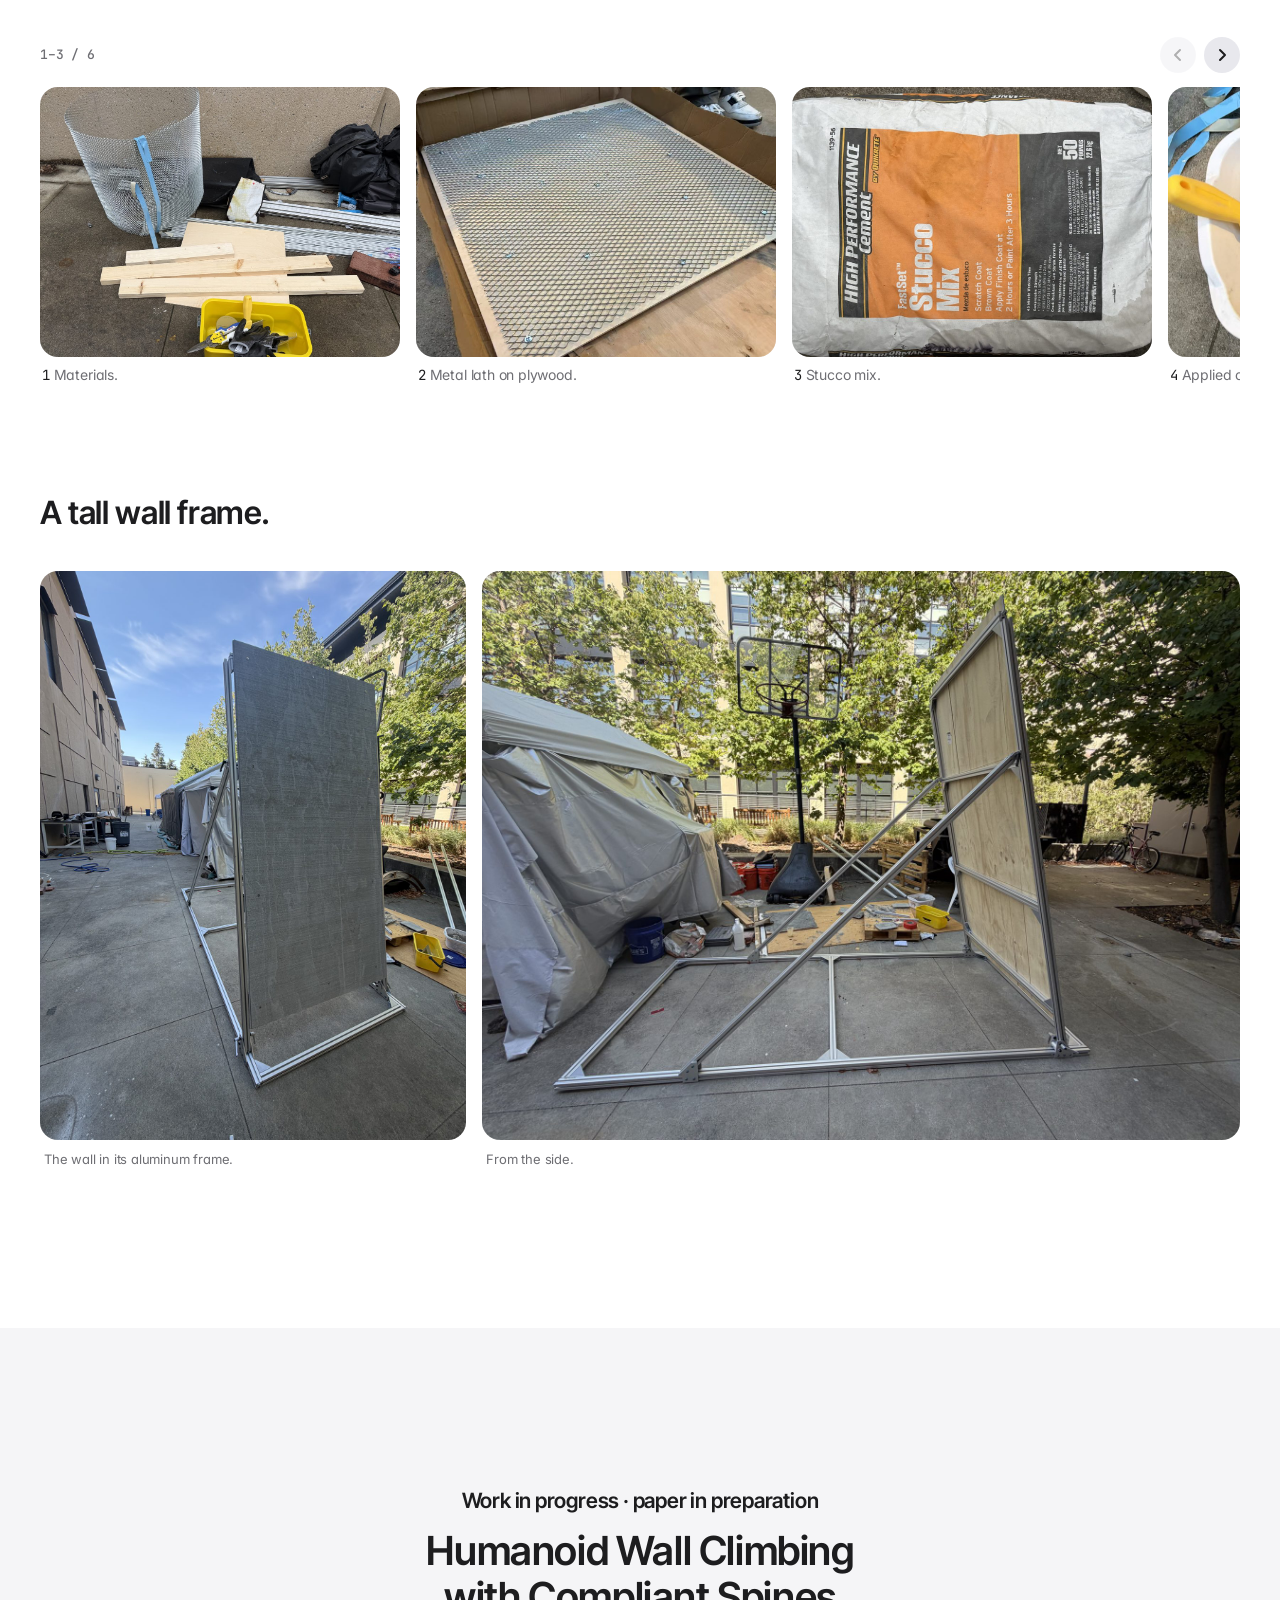
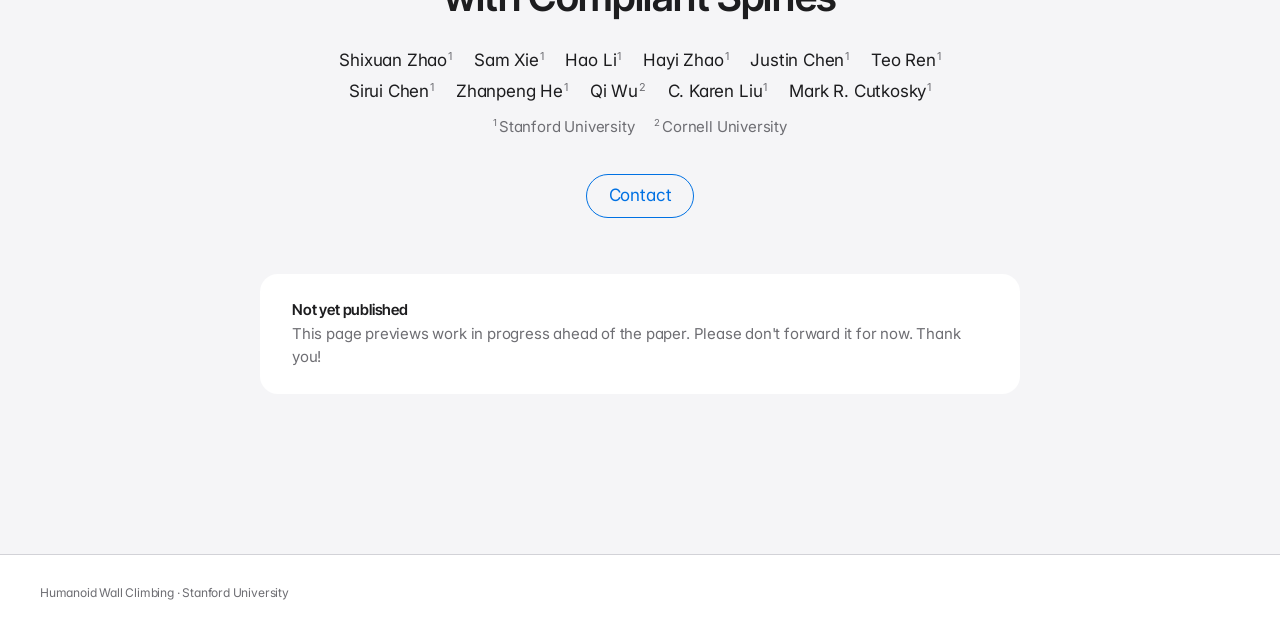
==== commit 0633853e: "Brief: plain headings, and one short line of small text each The robot is 1.3 m tall, not full-size," ====
--- a/brief/index.html
+++ b/brief/index.html
@@ -6,7 +6,7 @@
 <title>Humanoid Wall Climbing · A short tour</title>
 <!-- shared by link ahead of the paper: kept out of search results and off the main page -->
 <meta name="robots" content="noindex, nofollow">
-<meta name="description" content="A humanoid robot learning to climb walls with palms of tiny steel hooks. A short tour of work in progress at Stanford University.">
+<meta name="description" content="A 1.3 m humanoid robot learning to climb walls with micro-spines. A short tour of work in progress at Stanford University.">
 <meta name="author" content="Shixuan (Alan) Zhao">
 <link rel="icon" type="image/svg+xml" href="../assets/favicon.svg">
 <link rel="apple-touch-icon" href="../assets/apple-touch-icon.png">
@@ -34,12 +34,12 @@
 <section class="hero" id="top">
   <div class="wrap">
     <p class="eyebrow rv">Humanoid Wall Climbing</p>
-    <h1 class="hx rv">Walls are <br>terrain, too.</h1>
-    <p class="hero-sub rv">We are teaching a full-size humanoid robot to climb walls. Its hands and feet carry palms of tiny steel hooks, called micro-spines, that catch on the small bumps of rough surfaces such as concrete and stucco.</p>
+    <h1 class="hx rv">Teaching a humanoid <br>to climb walls.</h1>
+    <p class="hero-sub rv">Our 1.3&nbsp;m humanoid has micro-spines on its hands and feet: tiny steel hooks that catch on rough walls like concrete.</p>
   </div>
   <div class="wrap-mid hero-stage">
     <div class="ph media rv" data-auto>
-      <video data-src="../media/hero-policy90.mp4" poster="../media/hero-policy90.jpg" muted loop playsinline preload="none" disablepictureinpicture aria-label="In simulation, a humanoid with spine palms on its hands and feet holds a vertical wall and steps its limbs through a climbing cycle."></video>
+      <video data-src="../media/hero-policy90.mp4" poster="../media/hero-policy90.jpg" muted loop playsinline preload="none" disablepictureinpicture aria-label="In simulation, a humanoid with a spine pad on each arm and leg holds a vertical wall and steps its limbs through a climbing cycle."></video>
       <span class="tag sim"><i></i>Simulation · vertical wall</span>
       <button class="vbtn" type="button" aria-label="Pause the video"><svg viewBox="0 0 18 18" aria-hidden="true"><path class="i-pause" d="M4 2.5h3.4v13H4zM10.6 2.5H14v13h-3.4z" fill="currentColor"/><path class="i-play" d="M5 2.5v13l11-6.5z" fill="currentColor"/></svg></button>
     </div>
@@ -49,21 +49,21 @@
 <!-- HIGHLIGHTS -->
 <section class="sec band" id="highlights" aria-roledescription="carousel" aria-label="Highlights">
   <div class="wrap headrow">
-    <h2 class="hl-head rv">Get the highlights.</h2>
+    <h2 class="hl-head rv">Highlights.</h2>
   </div>
   <div class="track hl-track" id="hlTrack">
     <article class="hcard" aria-roledescription="slide" aria-label="1 of 3">
-      <h3>Up the corner of a tall box, one limb at a time.</h3>
+      <h3>Up the outside corner of a tall box, one limb at a time.</h3>
       <div class="ph media">
-        <video data-src="../media/ref-corner.mp4" poster="../media/ref-corner.jpg" muted playsinline preload="none" disablepictureinpicture aria-label="A simulated humanoid climbs the exterior corner of a tall box one limb at a time, its spine palms on both faces of the corner."></video>
+        <video data-src="../media/ref-corner.mp4" poster="../media/ref-corner.jpg" muted playsinline preload="none" disablepictureinpicture aria-label="A simulated humanoid climbs the outside corner of a tall box one limb at a time, its spine pads on both faces of the corner."></video>
         <span class="tag sim"><i></i>Simulation · planned motion</span>
       </div>
     </article>
     <article class="hcard" aria-roledescription="slide" aria-label="2 of 3">
-      <h3>One spine palm flips a cinder block.<br>By hand, and in simulation.</h3>
+      <h3>One spine pad flips a cinder block.<br>By hand, and by the robot in simulation.</h3>
       <div class="ph media">
-        <video class="fit" data-src="../media/flip-pair.mp4" data-src-sm="../media/flip-pair-sm.mp4" poster="../media/flip-pair.jpg" data-poster-sm="../media/flip-pair-sm.jpg" muted playsinline preload="none" disablepictureinpicture aria-label="Left: a person hooks a hand-held spine palm onto a cinder block and flips it upright. Right: the simulated humanoid does the same."></video>
-        <span class="tag hw"><i></i>By hand and in simulation</span>
+        <video class="fit" data-src="../media/flip-pair.mp4" data-src-sm="../media/flip-pair-sm.mp4" poster="../media/flip-pair.jpg" data-poster-sm="../media/flip-pair-sm.jpg" muted playsinline preload="none" disablepictureinpicture aria-label="Left: a person hooks a hand-held spine pad onto a cinder block and flips it upright. Right: the simulated humanoid does the same."></video>
+        <span class="tag hw"><i></i>Real · simulation</span>
       </div>
     </article>
     <article class="hcard" aria-roledescription="slide" aria-label="3 of 3">
@@ -85,7 +85,7 @@
   <div class="wrap-copy story-head">
     <p class="eyebrow rv">Micro-spines</p>
     <h2 class="hx rv">Tiny hooks, <br>each on its own spring.</h2>
-    <p class="lede rv">A spine catches on a bump only when it is dragged along the surface the right way. Real walls are uneven, so <b>each spine rides on its own spring and finds its own bump.</b> Twelve such units make one palm. The design builds on compliant spines from Mark Cutkosky's lab at Stanford.</p>
+    <p class="lede rv">Each spine rides on its own spring, so <b>every spine finds its own bump</b> on an uneven wall. The design builds on Mark Cutkosky's compliant spines.</p>
   </div>
   <div class="wrap block">
     <div class="palm-pair">
@@ -95,13 +95,14 @@
       </div>
       <div class="ph media rv" data-auto>
         <video data-src="../media/spine-assembly.mp4" poster="../media/spine-assembly.jpg" muted loop playsinline preload="none" disablepictureinpicture aria-label="Gloved hands assembling spines for a unit."></video>
-        <span class="tag hw"><i></i>Assembly</span>
+        <span class="tag hw"><i></i>Assembling spines</span>
       </div>
     </div>
   </div>
   <div class="wrap-mid block">
     <div class="block-head">
-      <h3 class="sub-head rv">Every grip can let go.</h3>
+      <h3 class="sub-head rv">Testing a spine unit on a robot arm.</h3>
+      <p class="lede rv">The arm pulls the unit off a cinder block to measure how much it can hold.</p>
     </div>
     <div class="ph media rv" style="aspect-ratio:16/9" data-auto>
       <video data-src="../media/unit-test.mp4" poster="../media/unit-test.jpg" muted loop playsinline preload="none" disablepictureinpicture aria-label="Close-up of one spine unit on a robot arm's flange, pressed against the top of a cinder block."></video>
@@ -114,14 +115,14 @@
 <!-- ROBOT -->
 <section class="sec band" id="robot">
   <div class="wrap-copy story-head">
-    <p class="eyebrow rv">The robot</p>
-    <h2 class="hx rv">Spine palms <br>on a humanoid.</h2>
-    <p class="lede rv">Twelve units sit on one plate that pivots on the robot's limb, so the plate can lie flat against the wall. <b>The robot learns each move in simulation first</b>, before it touches a real wall.</p>
+    <p class="eyebrow rv">On the robot</p>
+    <h2 class="hx rv">Spine pads <br>on a humanoid.</h2>
+    <p class="lede rv">Each pad pivots on the limb, so it lies flat on the wall. <b>The robot learns to climb in simulation first.</b></p>
   </div>
   <div class="wrap block">
     <div class="jrow wrap-sm rv">
-      <figure style="--ar:.722"><img src="../media/palm-cad.jpg" width="900" height="1247" loading="lazy" alt="CAD render of a spine palm: twelve spine units in three rows of four on a plate above a cylindrical mount."><figcaption>A spine palm: twelve units, in three rows of four, on one plate.</figcaption></figure>
-      <figure style="--ar:.756"><img src="../media/sim-palms.jpg" width="634" height="838" loading="lazy" alt="Simulated humanoid on a wall with green spine palms on both hands and both feet."><figcaption>In simulation, palms on both hands and both feet.</figcaption></figure>
+      <figure style="--ar:.722"><img src="../media/palm-cad.jpg" width="900" height="1247" loading="lazy" alt="CAD render of a spine pad: twelve spine units in three rows of four on a plate above a cylindrical mount."><figcaption>A spine pad (CAD).</figcaption></figure>
+      <figure style="--ar:.756"><img src="../media/sim-palms.jpg" width="634" height="838" loading="lazy" alt="Simulated humanoid on a wall with a green spine pad on each forearm and each shin."><figcaption>In simulation, with pads (green) on hands and feet.</figcaption></figure>
     </div>
   </div>
 </section>
@@ -130,8 +131,8 @@
 <section class="sec" id="walls">
   <div class="wrap-copy story-head">
     <p class="eyebrow rv">Test walls</p>
-    <h2 class="hx rv">Walls to <br>climb on.</h2>
-    <p class="lede rv">The surface matters most: the spines need small, firm bumps to catch on. <b>We made a rough stucco panel by hand, close to a real outdoor wall</b>, and built a full-height wall on an aluminum frame.</p>
+    <h2 class="hx rv">Building walls <br>to test on.</h2>
+    <p class="lede rv">Spines need a rough surface, so <b>we make our own test walls.</b></p>
   </div>
   <div class="wrap block">
     <div class="block-head"><h3 class="sub-head rv">A stucco panel, made by hand.</h3></div>
@@ -142,20 +143,20 @@
         <button class="arw next" type="button" aria-label="Next photo"><svg viewBox="0 0 16 16" aria-hidden="true"><path d="M6 3l5 5-5 5" fill="none" stroke="currentColor" stroke-width="2" stroke-linecap="round" stroke-linejoin="round"/></svg></button>
       </div>
       <div class="strack photos">
-        <figure><div class="ph media"><img src="../media/stucco-1.jpg" width="1200" height="1019" loading="lazy" alt="Metal lath, lumber and tools laid out on the ground."></div><figcaption><span>1</span> Materials: metal lath, lumber, tools.</figcaption></figure>
-        <figure><div class="ph media"><img src="../media/stucco-2.jpg" width="1200" height="929" loading="lazy" alt="Metal lath screwed onto a plywood board."></div><figcaption><span>2</span> Metal lath fixed onto a plywood backing.</figcaption></figure>
+        <figure><div class="ph media"><img src="../media/stucco-1.jpg" width="1200" height="1019" loading="lazy" alt="Metal lath, lumber and tools laid out on the ground."></div><figcaption><span>1</span> Materials.</figcaption></figure>
+        <figure><div class="ph media"><img src="../media/stucco-2.jpg" width="1200" height="929" loading="lazy" alt="Metal lath screwed onto a plywood board."></div><figcaption><span>2</span> Metal lath on plywood.</figcaption></figure>
         <figure><div class="ph media"><img src="../media/stucco-3.jpg" width="1200" height="751" loading="lazy" alt="A bag of stucco mix."></div><figcaption><span>3</span> Stucco mix.</figcaption></figure>
-        <figure><div class="ph media"><img src="../media/stucco-4.jpg" width="1200" height="900" loading="lazy" alt="Wet stucco being mixed in a bucket with a trowel."></div><figcaption><span>4</span> Mixed, then applied over the lath.</figcaption></figure>
-        <figure><div class="ph media"><img src="../media/stucco-5.jpg" width="1200" height="1318" loading="lazy" alt="The stucco panel after drying, with a rough grey surface."></div><figcaption><span>5</span> Dried overnight under a plastic sheet.</figcaption></figure>
-        <figure><div class="ph media" data-auto><video data-src="../media/stucco-spines.mp4" poster="../media/stucco-spines.jpg" muted loop playsinline preload="none" disablepictureinpicture aria-label="A row of spine units dragged across the dried stucco."></video></div><figcaption><span>6</span> Spines on the finished surface.</figcaption></figure>
+        <figure><div class="ph media"><img src="../media/stucco-4.jpg" width="1200" height="900" loading="lazy" alt="Wet stucco being mixed in a bucket with a trowel."></div><figcaption><span>4</span> Applied over the lath.</figcaption></figure>
+        <figure><div class="ph media"><img src="../media/stucco-5.jpg" width="1200" height="1318" loading="lazy" alt="The stucco panel after drying, with a rough grey surface."></div><figcaption><span>5</span> Dried overnight.</figcaption></figure>
+        <figure><div class="ph media" data-auto><video data-src="../media/stucco-spines.mp4" poster="../media/stucco-spines.jpg" muted loop playsinline preload="none" disablepictureinpicture aria-label="A row of spine units dragged across the dried stucco."></video></div><figcaption><span>6</span> Spines on the finished panel.</figcaption></figure>
       </div>
     </div>
   </div>
   <div class="wrap block">
-    <div class="block-head"><h3 class="sub-head rv">A full-height wall frame.</h3></div>
+    <div class="block-head"><h3 class="sub-head rv">A tall wall frame.</h3></div>
     <div class="jrow wrap-sm rv">
-      <figure style="--ar:.75"><img src="../media/wall-1.jpg" width="1200" height="1600" loading="lazy" alt="A tall test wall panel standing in an aluminum-extrusion frame outdoors."><figcaption>The wall panel in its aluminum-extrusion frame.</figcaption></figure>
-      <figure style="--ar:1.333"><img src="../media/wall-2.jpg" width="1600" height="1200" loading="lazy" alt="The wall frame from the side, with a plywood panel and diagonal braces."><figcaption>From the side: a plywood panel on diagonal braces.</figcaption></figure>
+      <figure style="--ar:.75"><img src="../media/wall-1.jpg" width="1200" height="1600" loading="lazy" alt="A tall test wall panel standing in an aluminum-extrusion frame outdoors."><figcaption>The wall in its aluminum frame.</figcaption></figure>
+      <figure style="--ar:1.333"><img src="../media/wall-2.jpg" width="1600" height="1200" loading="lazy" alt="The wall frame from the side, with a plywood panel and diagonal braces."><figcaption>From the side.</figcaption></figure>
     </div>
   </div>
 </section>
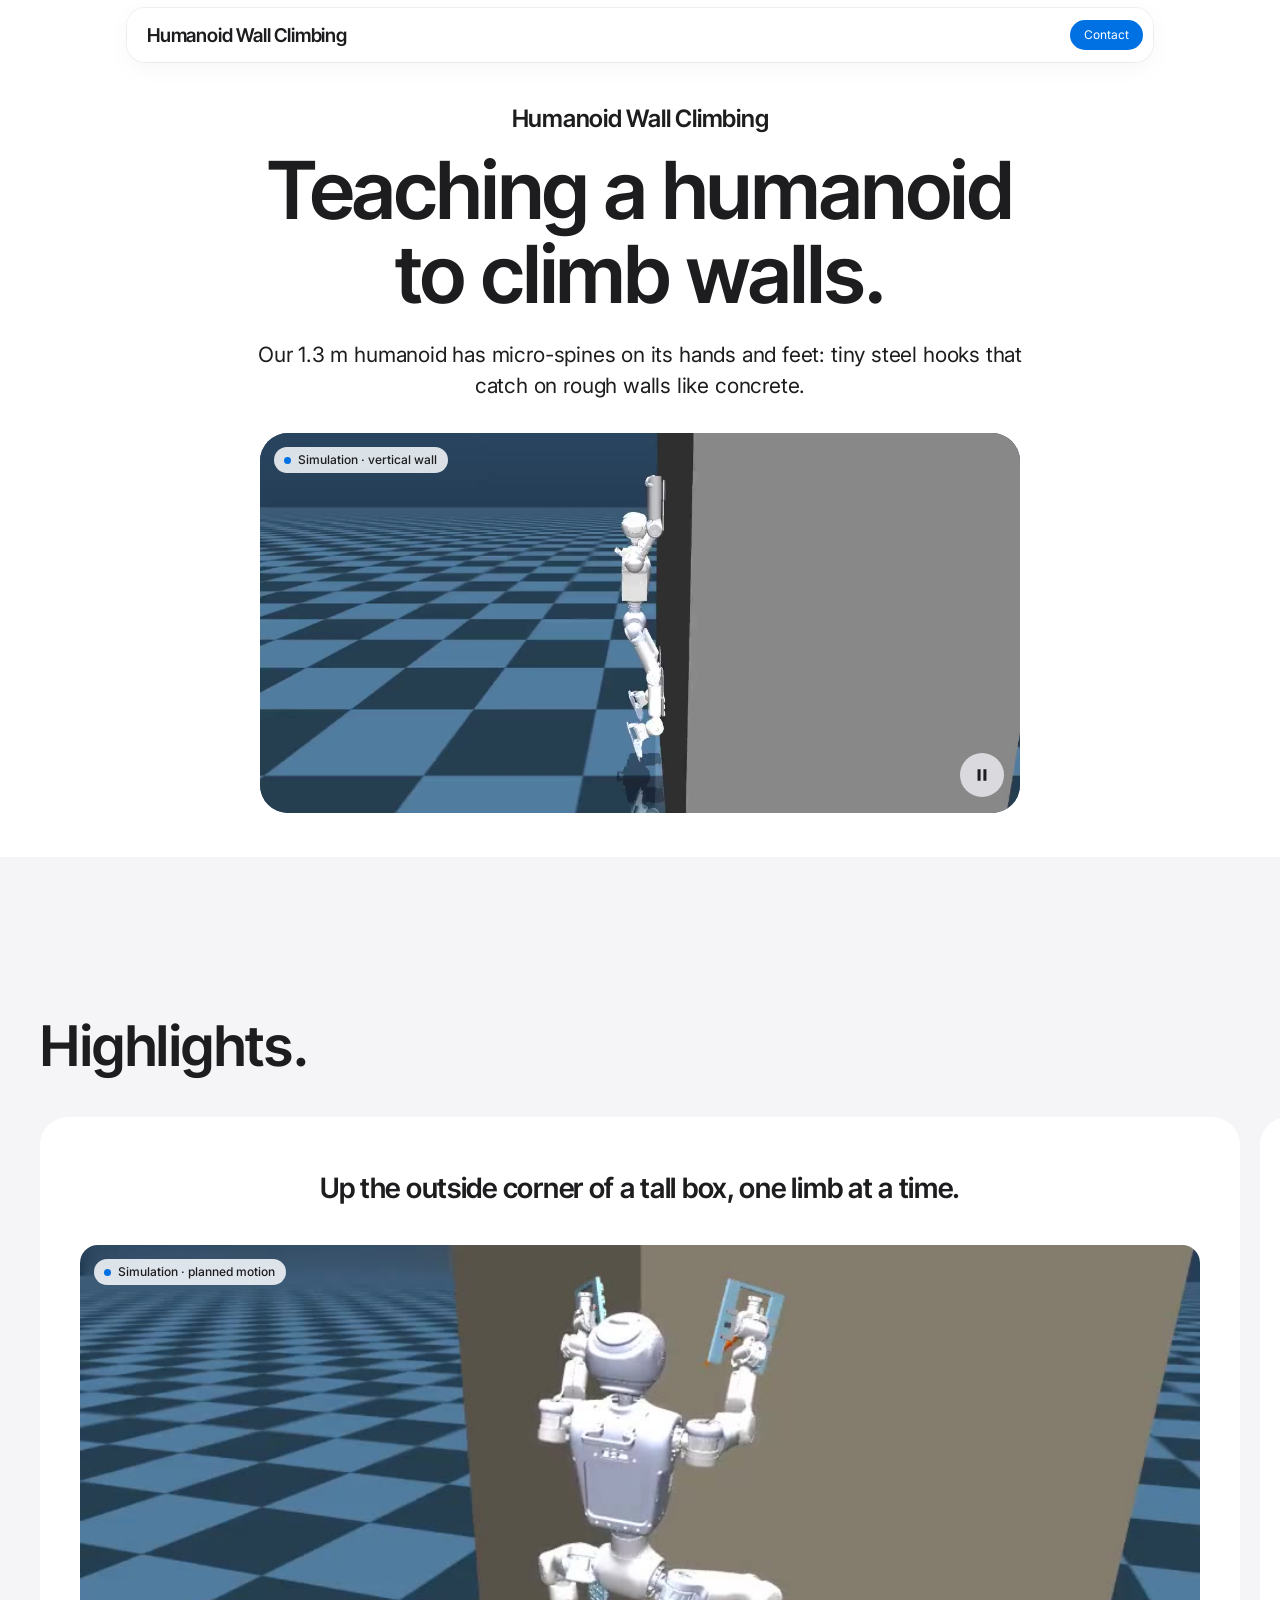
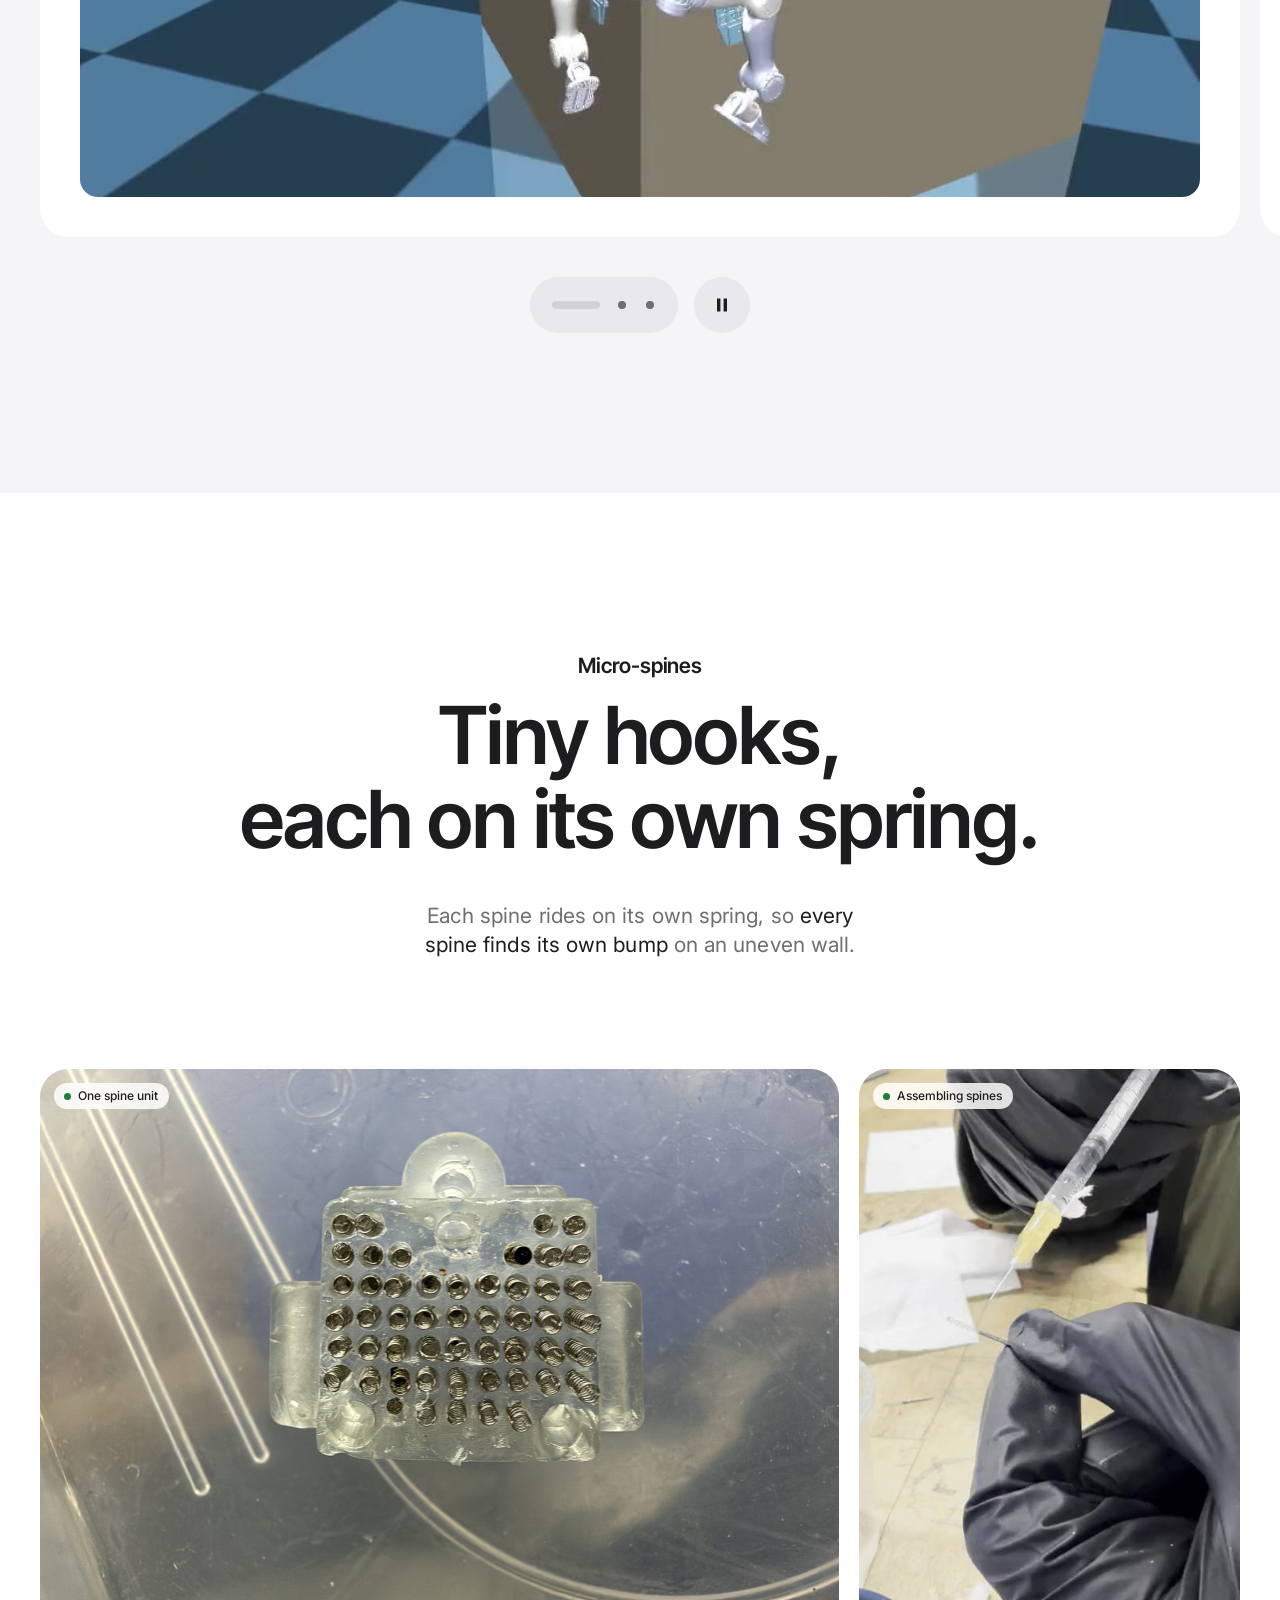
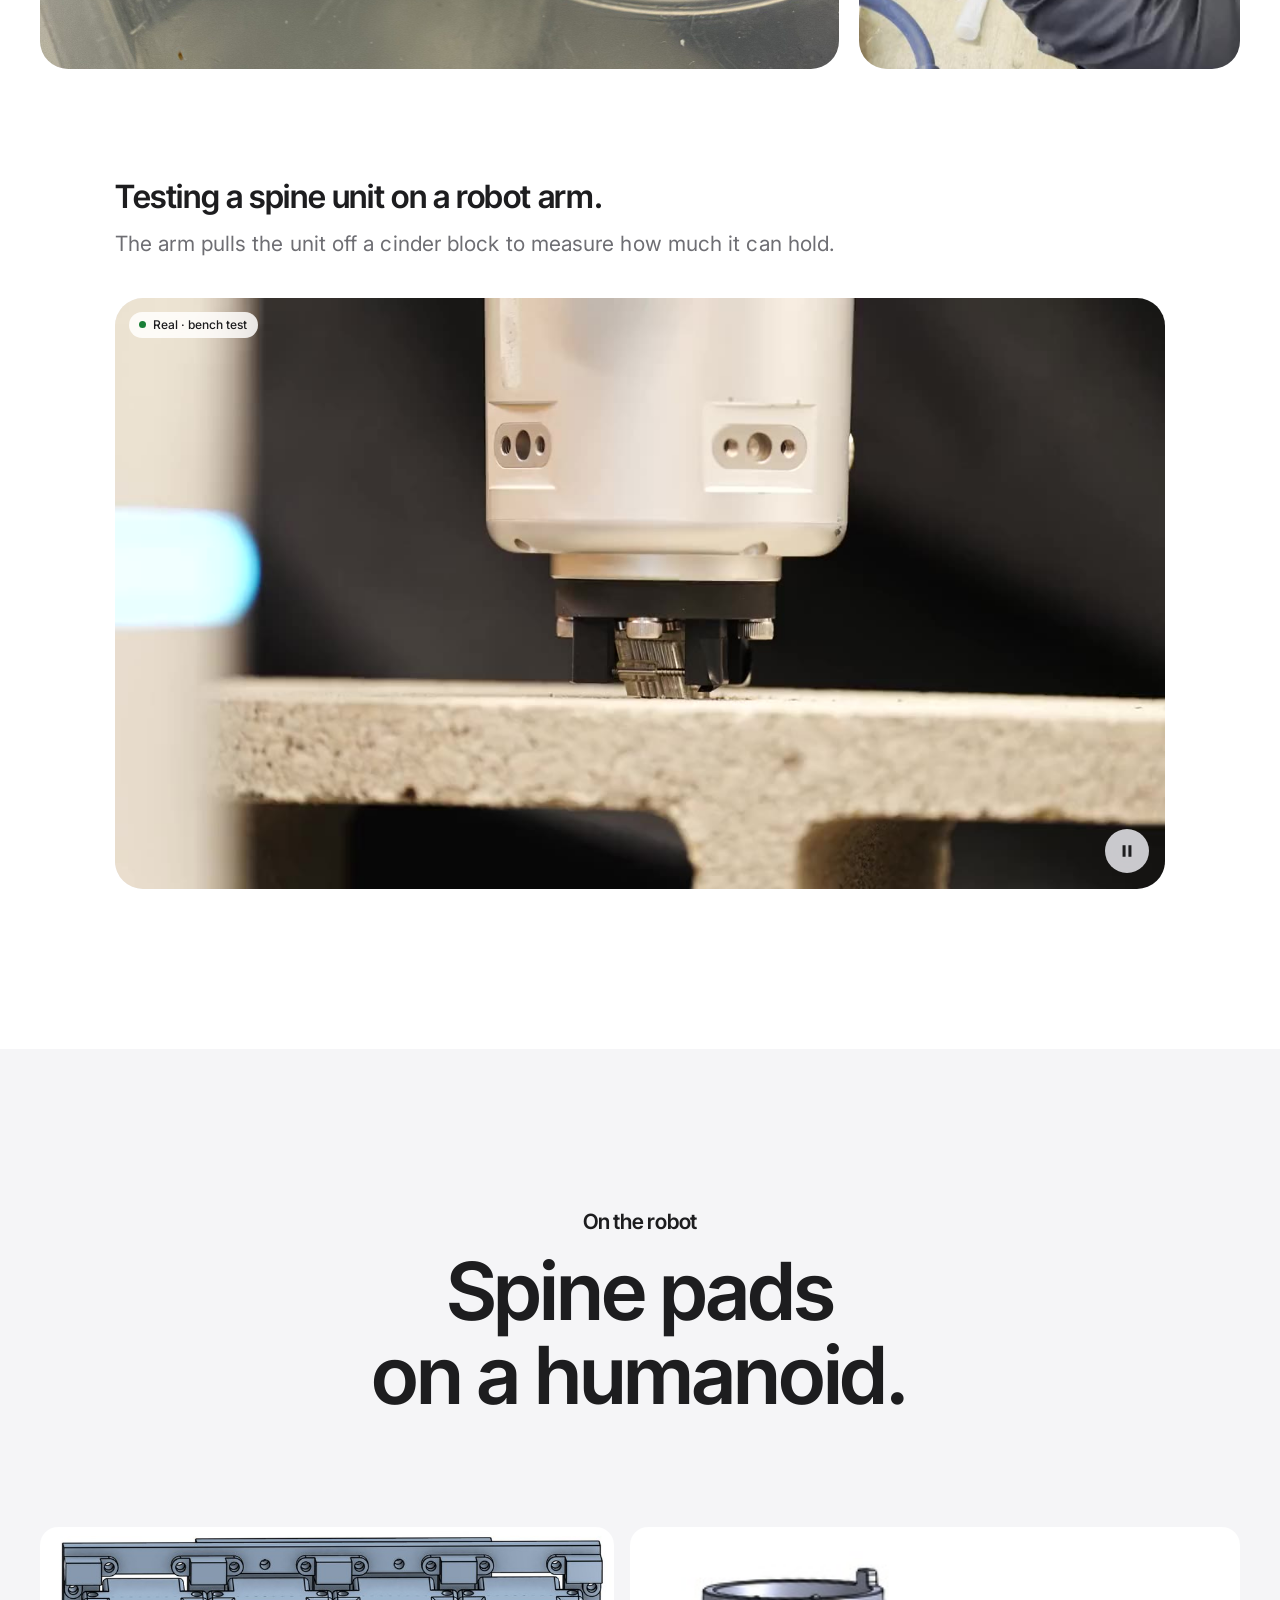
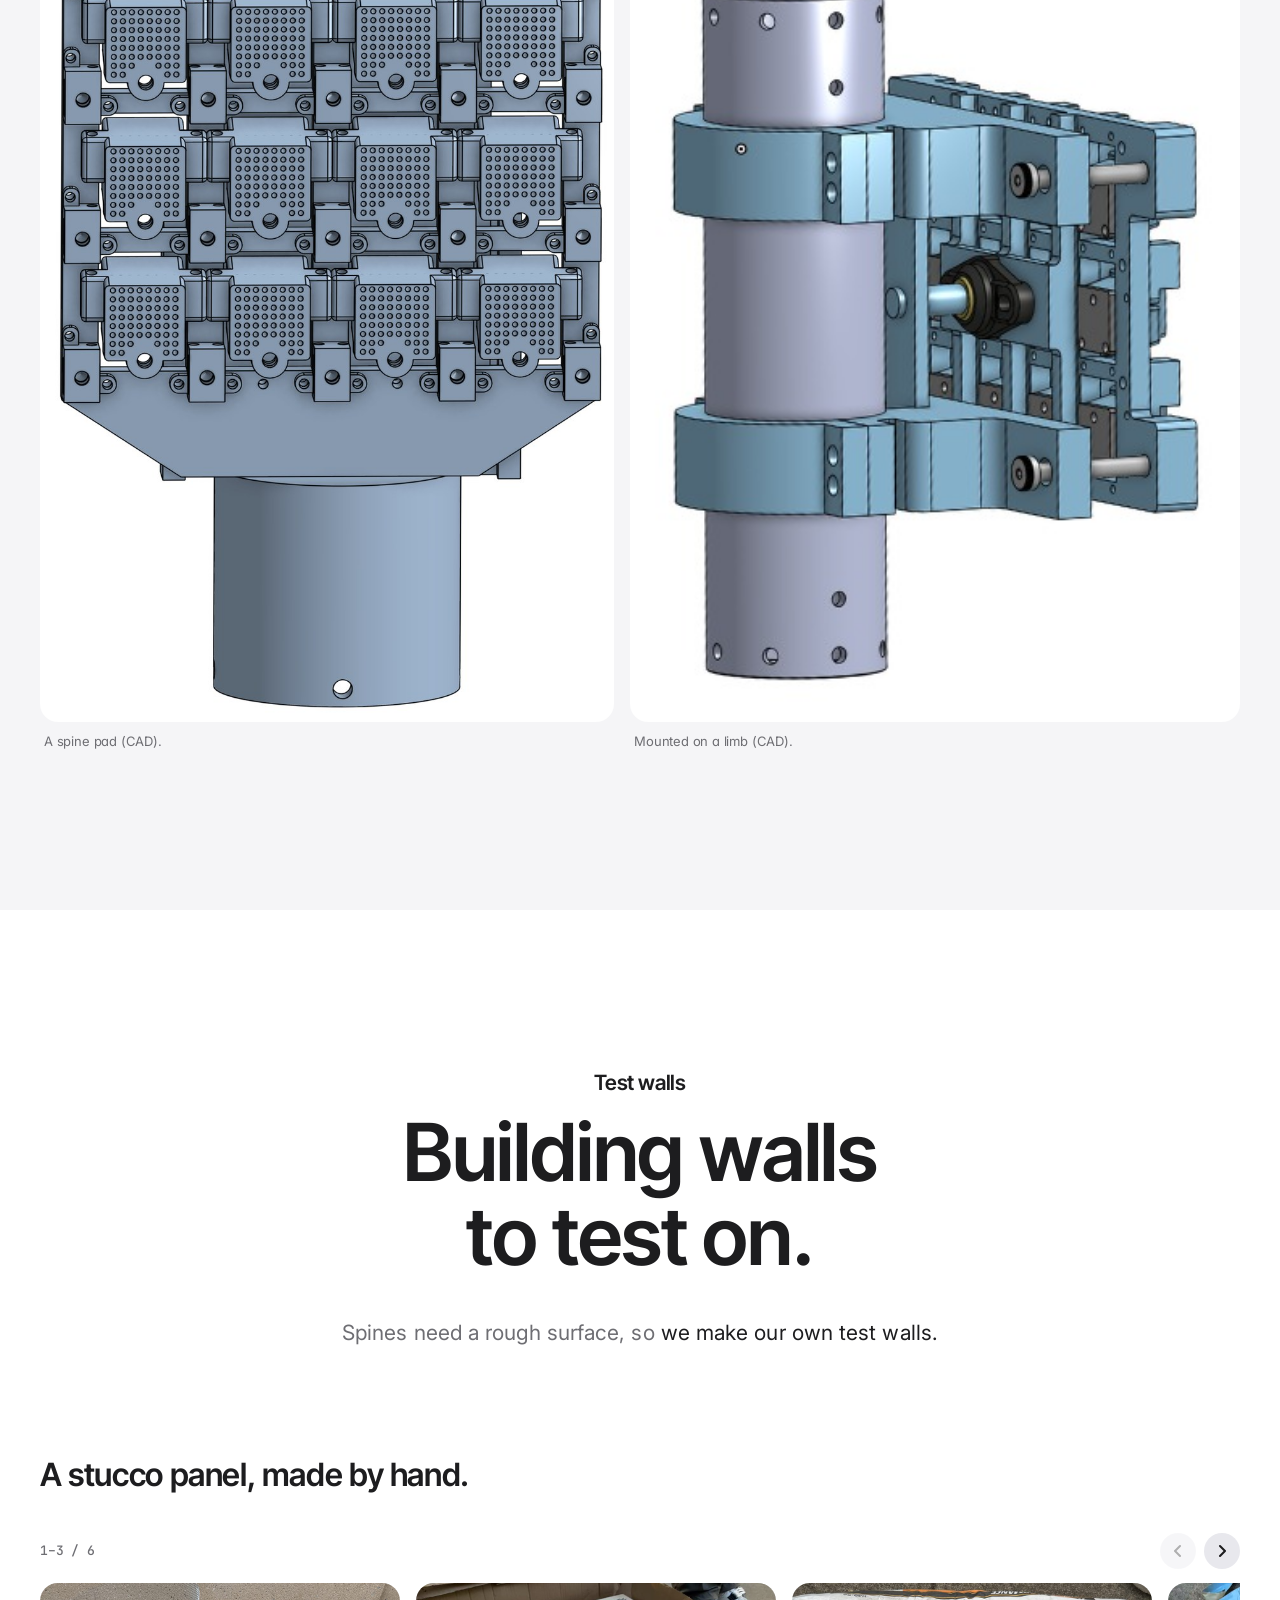
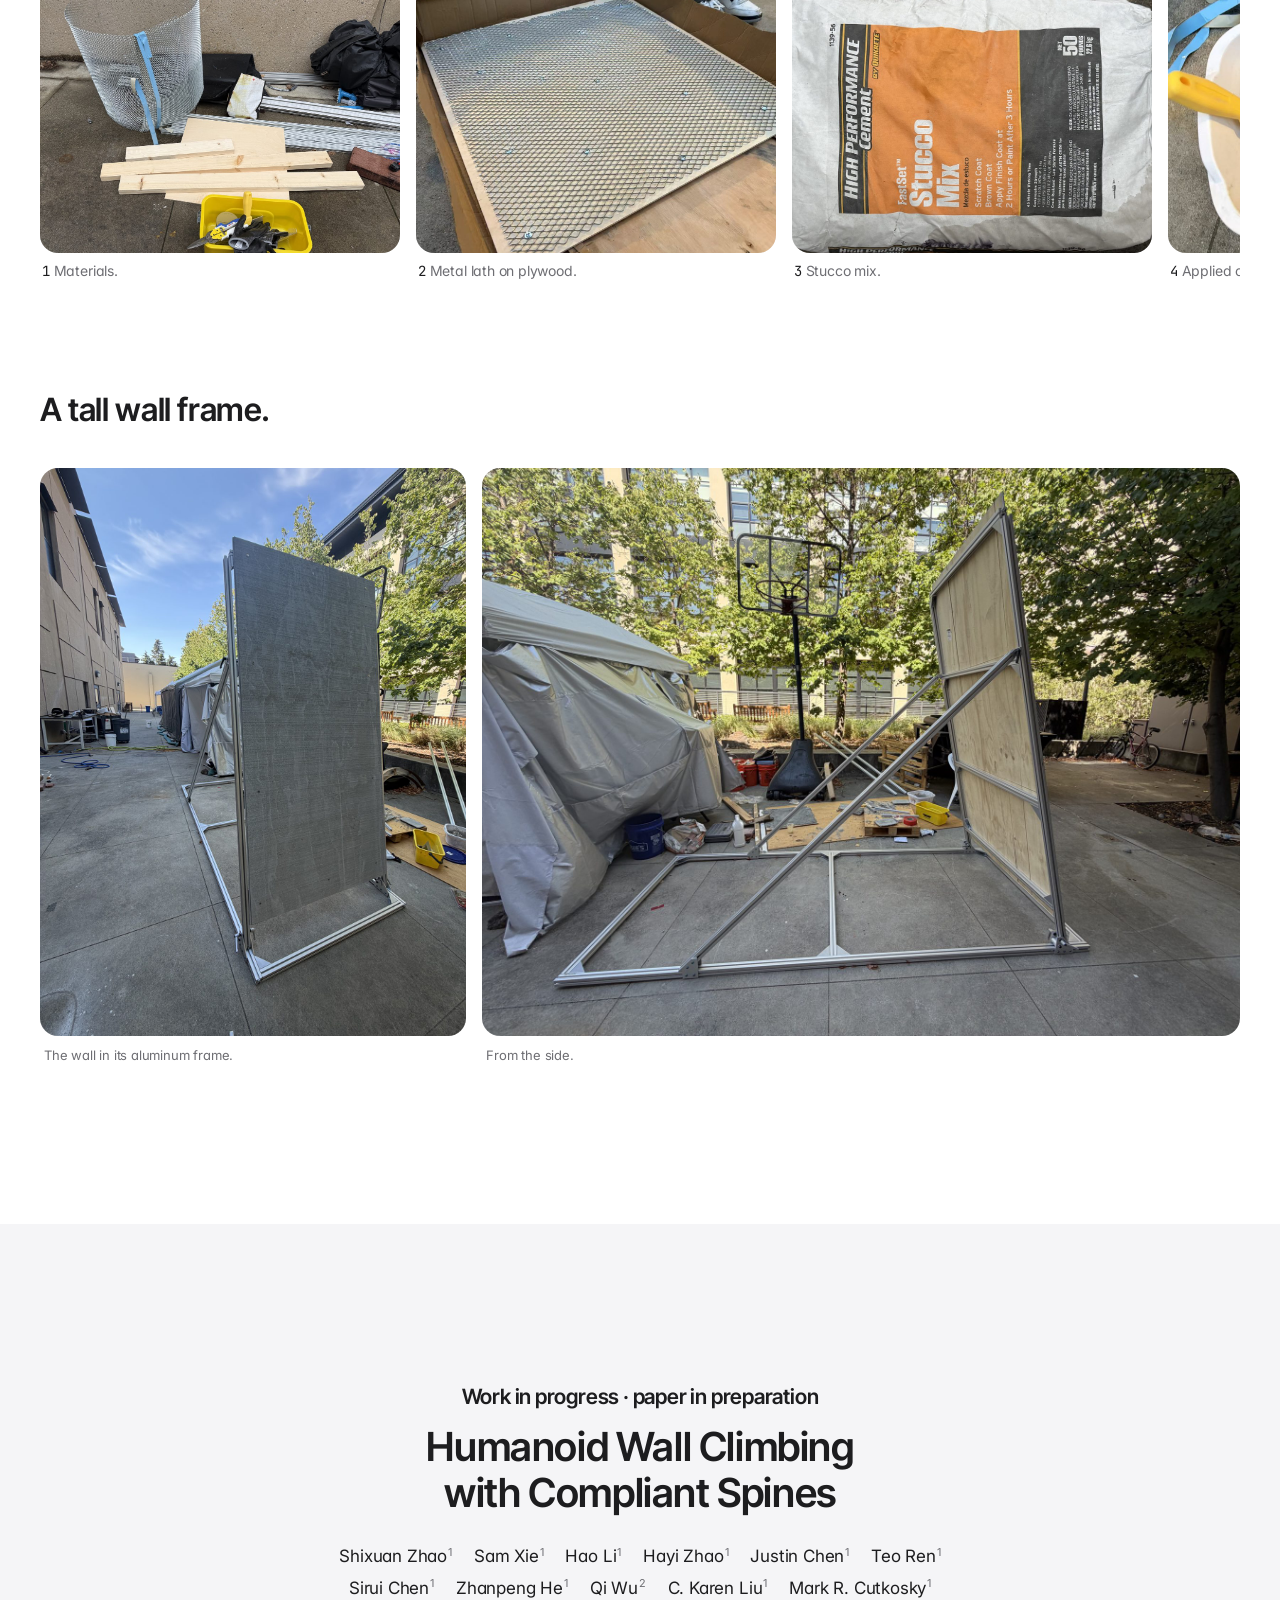
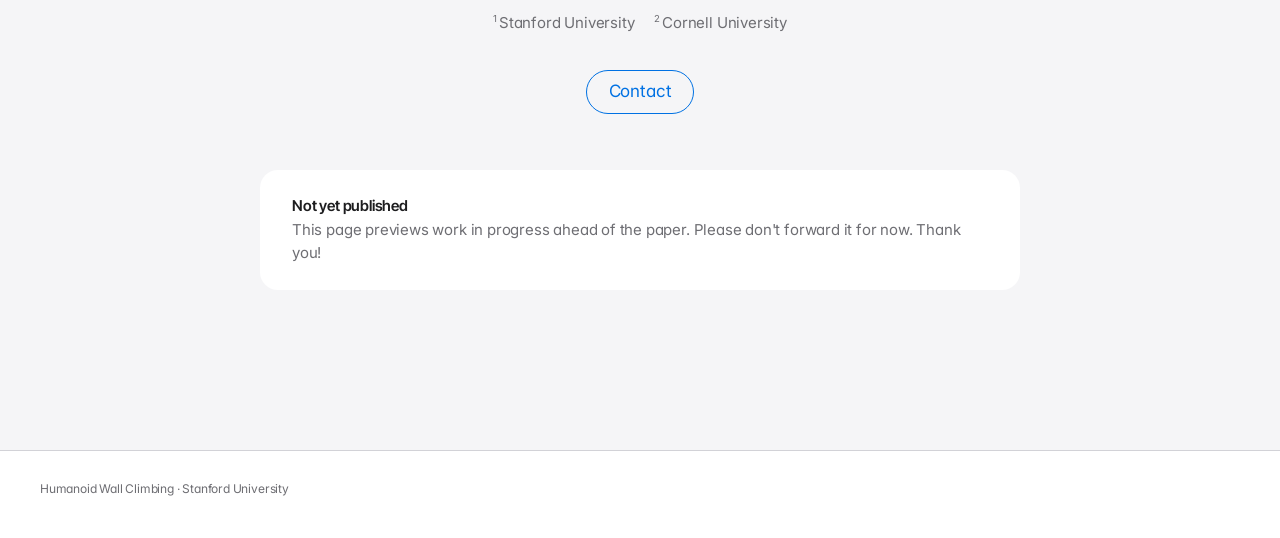
==== commit d31f2264: "Brief: the pad's limb mount in place of the simulation still The robot section shows the pad and its" ====
--- a/brief/index.html
+++ b/brief/index.html
@@ -85,7 +85,7 @@
   <div class="wrap-copy story-head">
     <p class="eyebrow rv">Micro-spines</p>
     <h2 class="hx rv">Tiny hooks, <br>each on its own spring.</h2>
-    <p class="lede rv">Each spine rides on its own spring, so <b>every spine finds its own bump</b> on an uneven wall. The design builds on Mark Cutkosky's compliant spines.</p>
+    <p class="lede rv">Each spine rides on its own spring, so <b>every spine finds its own bump</b> on an uneven wall.</p>
   </div>
   <div class="wrap block">
     <div class="palm-pair">
@@ -117,12 +117,11 @@
   <div class="wrap-copy story-head">
     <p class="eyebrow rv">On the robot</p>
     <h2 class="hx rv">Spine pads <br>on a humanoid.</h2>
-    <p class="lede rv">Each pad pivots on the limb, so it lies flat on the wall. <b>The robot learns to climb in simulation first.</b></p>
   </div>
   <div class="wrap block">
     <div class="jrow wrap-sm rv">
       <figure style="--ar:.722"><img src="../media/palm-cad.jpg" width="900" height="1247" loading="lazy" alt="CAD render of a spine pad: twelve spine units in three rows of four on a plate above a cylindrical mount."><figcaption>A spine pad (CAD).</figcaption></figure>
-      <figure style="--ar:.756"><img src="../media/sim-palms.jpg" width="634" height="838" loading="lazy" alt="Simulated humanoid on a wall with a green spine pad on each forearm and each shin."><figcaption>In simulation, with pads (green) on hands and feet.</figcaption></figure>
+      <figure style="--ar:.767"><img src="../media/pad-mount.jpg" width="378" height="493" loading="lazy" alt="CAD render, side view: a spine pad held beside a cylindrical robot limb by two clamp collars, joined to them through a ball joint."><figcaption>Mounted on a limb (CAD).</figcaption></figure>
     </div>
   </div>
 </section>
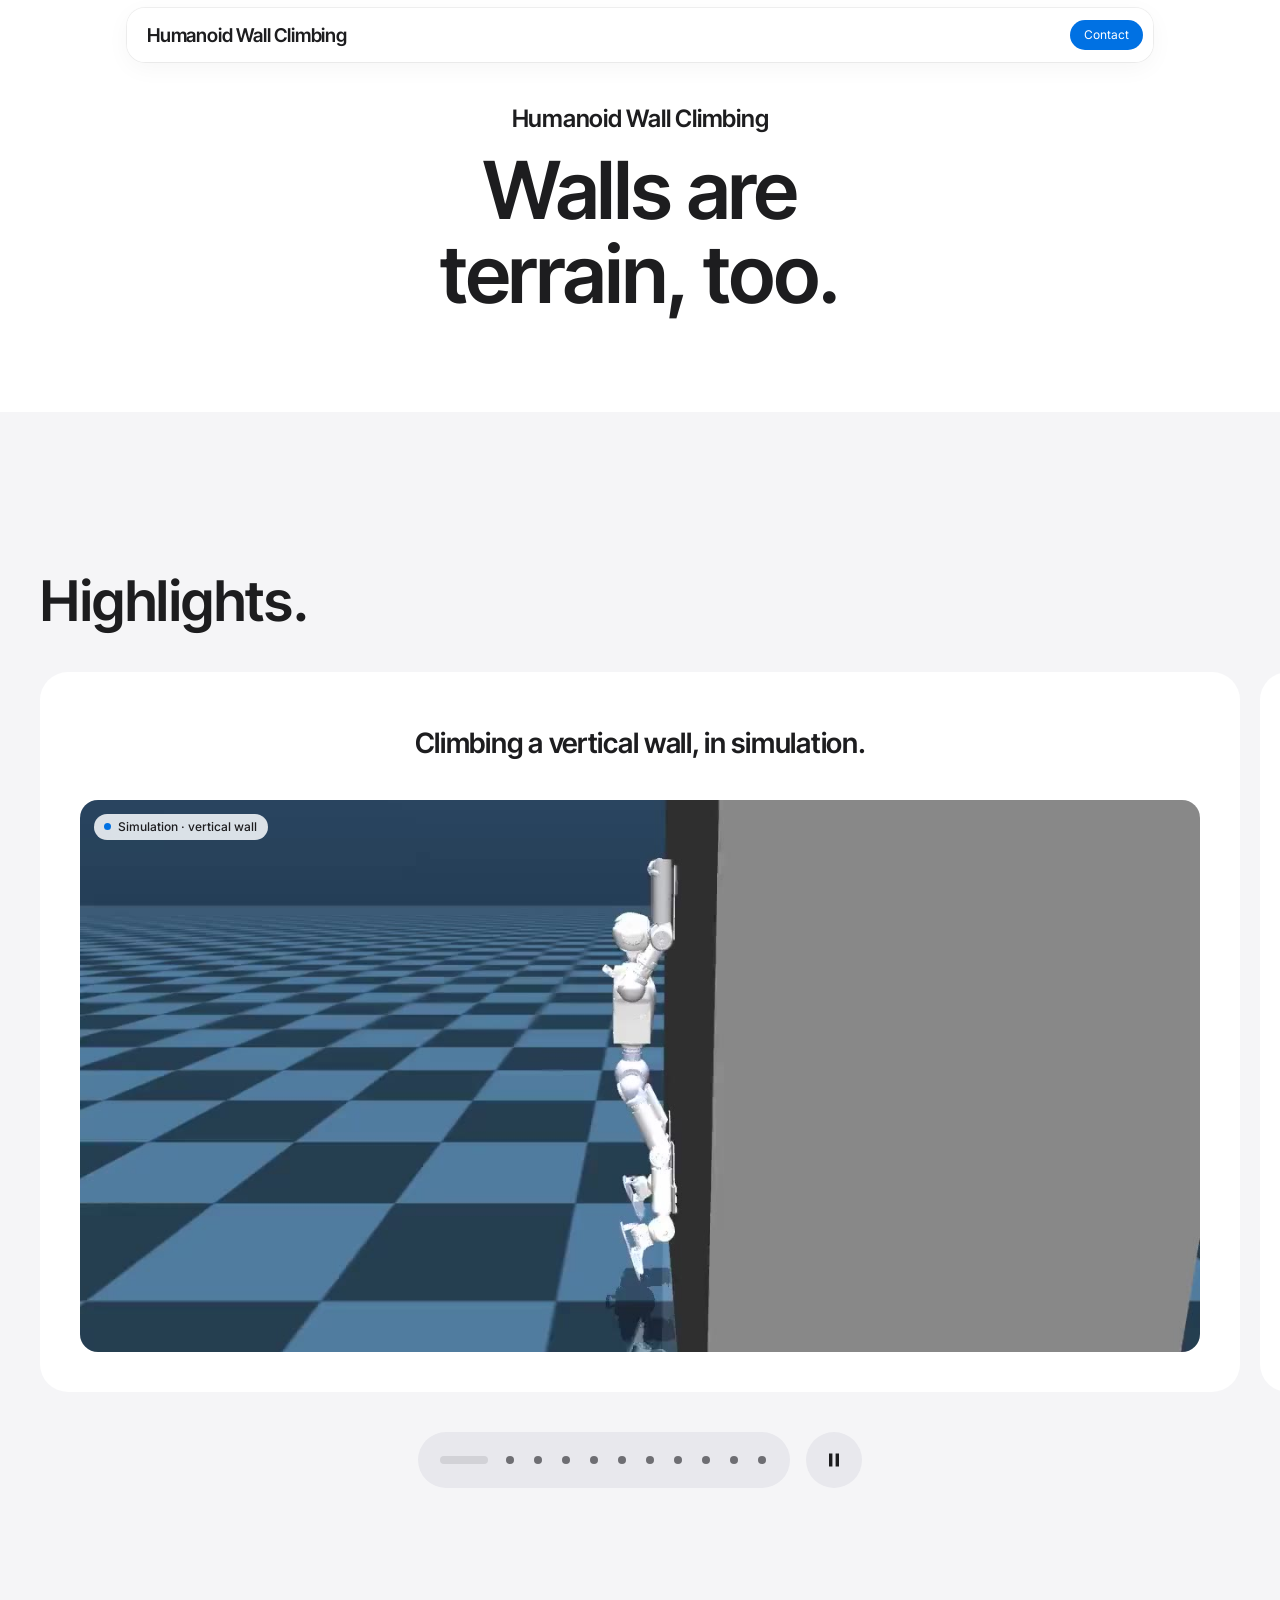
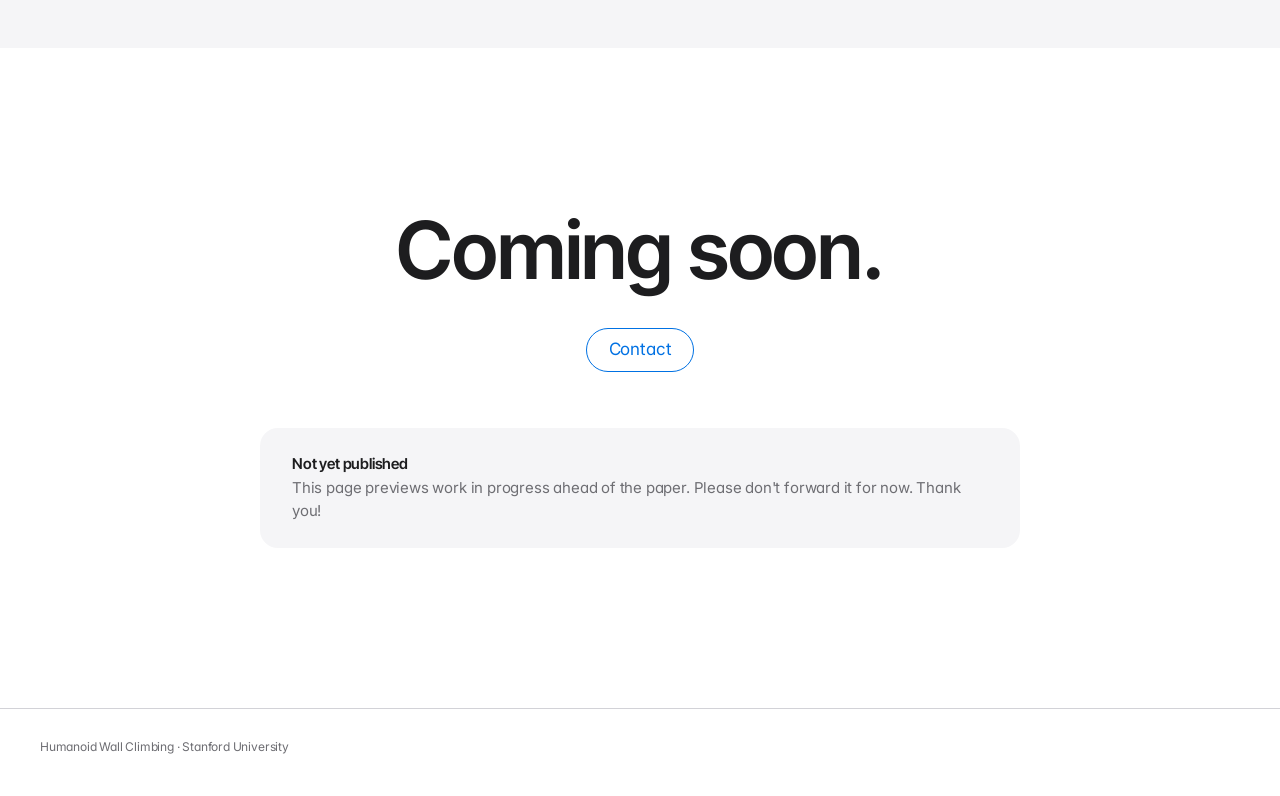
==== commit 5190ffaf: "Brief: the title, every clip and photo as a highlight, then coming soon The page keeps its eyebrow a" ====
--- a/brief/index.html
+++ b/brief/index.html
@@ -3,10 +3,10 @@
 <head>
 <meta charset="utf-8">
 <meta name="viewport" content="width=device-width, initial-scale=1, viewport-fit=cover">
-<title>Humanoid Wall Climbing · A short tour</title>
+<title>Humanoid Wall Climbing · Highlights</title>
 <!-- shared by link ahead of the paper: kept out of search results and off the main page -->
 <meta name="robots" content="noindex, nofollow">
-<meta name="description" content="A 1.3 m humanoid robot learning to climb walls with micro-spines. A short tour of work in progress at Stanford University.">
+<meta name="description" content="Highlights from work in progress on humanoid wall climbing at Stanford University.">
 <meta name="author" content="Shixuan (Alan) Zhao">
 <link rel="icon" type="image/svg+xml" href="../assets/favicon.svg">
 <link rel="apple-touch-icon" href="../assets/apple-touch-icon.png">
@@ -14,10 +14,29 @@
 <link rel="preconnect" href="https://fonts.gstatic.com" crossorigin>
 <link href="https://fonts.googleapis.com/css2?family=Inter+Tight:wght@600&family=Inter:wght@400;500;600&family=JetBrains+Mono:wght@400;500&display=swap" rel="stylesheet">
 <link rel="stylesheet" href="../assets/site.css?v=778e8248">
+<style>
+/* this page only: a title without a stage, cards holding several photos, and figures shown without a heading */
+.hero{padding-bottom:72px}
+.hgrid{flex:1;width:100%;min-height:0;display:grid;grid-auto-rows:1fr;gap:10px}
+.hgrid>.ph{min-height:0;border-radius:14px}
+.ph.white{background:#fff}
+.ph.white>img{object-fit:contain}
+.hcard.bare{padding-top:20px}
+.g-unit{grid-template-rows:3fr 2fr}
+.g-two{grid-template-columns:1fr 1fr}
+.g-six{grid-template-columns:1fr 1fr}
+@media (min-width:735px){
+  .hero{padding-bottom:96px}
+  .hcard.bare{padding-top:40px}
+  .g-unit{grid-template-columns:2.1fr 1fr;grid-template-rows:none}
+  .g-six{grid-template-columns:repeat(3,1fr)}
+  .g-wall{grid-template-columns:3fr 5.3fr}
+}
+</style>
 <link rel="preload" as="image" href="../media/hero-policy90.jpg" fetchpriority="high">
 <!-- inline so the reveal styles (.js .rv) apply from the first paint -->
 <script>document.documentElement.classList.add("js")</script>
-<script defer src="../assets/site.js?v=95553cb0" onerror="document.documentElement.classList.remove('js')"></script>
+<script defer src="../assets/site.js?v=2dd6bf3b" onerror="document.documentElement.classList.remove('js')"></script>
 </head>
 <body>
 <a class="skip" href="#main">Skip to content</a>
@@ -34,43 +53,103 @@
 <section class="hero" id="top">
   <div class="wrap">
     <p class="eyebrow rv">Humanoid Wall Climbing</p>
-    <h1 class="hx rv">Teaching a humanoid <br>to climb walls.</h1>
-    <p class="hero-sub rv">Our 1.3&nbsp;m humanoid has micro-spines on its hands and feet: tiny steel hooks that catch on rough walls like concrete.</p>
-  </div>
-  <div class="wrap-mid hero-stage">
-    <div class="ph media rv" data-auto>
-      <video data-src="../media/hero-policy90.mp4" poster="../media/hero-policy90.jpg" muted loop playsinline preload="none" disablepictureinpicture aria-label="In simulation, a humanoid with a spine pad on each arm and leg holds a vertical wall and steps its limbs through a climbing cycle."></video>
-      <span class="tag sim"><i></i>Simulation · vertical wall</span>
-      <button class="vbtn" type="button" aria-label="Pause the video"><svg viewBox="0 0 18 18" aria-hidden="true"><path class="i-pause" d="M4 2.5h3.4v13H4zM10.6 2.5H14v13h-3.4z" fill="currentColor"/><path class="i-play" d="M5 2.5v13l11-6.5z" fill="currentColor"/></svg></button>
-    </div>
+    <h1 class="hx rv">Walls are <br>terrain, too.</h1>
   </div>
 </section>
 
-<!-- HIGHLIGHTS -->
+<!-- HIGHLIGHTS: every clip and photo of this page, one card at a time; a card without a clip holds for data-still seconds -->
 <section class="sec band" id="highlights" aria-roledescription="carousel" aria-label="Highlights">
   <div class="wrap headrow">
     <h2 class="hl-head rv">Highlights.</h2>
   </div>
   <div class="track hl-track" id="hlTrack">
-    <article class="hcard" aria-roledescription="slide" aria-label="1 of 3">
+    <article class="hcard" aria-roledescription="slide" aria-label="1 of 11">
+      <h3>Climbing a vertical wall, in simulation.</h3>
+      <div class="ph media">
+        <video data-src="../media/hero-policy90.mp4" poster="../media/hero-policy90.jpg" muted playsinline preload="none" disablepictureinpicture aria-label="In simulation, a humanoid with spine pads on its hands and feet holds a vertical wall and steps its limbs through a climbing cycle."></video>
+        <span class="tag sim"><i></i>Simulation · vertical wall</span>
+      </div>
+    </article>
+    <article class="hcard" aria-roledescription="slide" aria-label="2 of 11">
       <h3>Up the outside corner of a tall box, one limb at a time.</h3>
       <div class="ph media">
         <video data-src="../media/ref-corner.mp4" poster="../media/ref-corner.jpg" muted playsinline preload="none" disablepictureinpicture aria-label="A simulated humanoid climbs the outside corner of a tall box one limb at a time, its spine pads on both faces of the corner."></video>
         <span class="tag sim"><i></i>Simulation · planned motion</span>
       </div>
     </article>
-    <article class="hcard" aria-roledescription="slide" aria-label="2 of 3">
+    <article class="hcard" aria-roledescription="slide" aria-label="3 of 11">
       <h3>One spine pad flips a cinder block.<br>By hand, and by the robot in simulation.</h3>
       <div class="ph media">
         <video class="fit" data-src="../media/flip-pair.mp4" data-src-sm="../media/flip-pair-sm.mp4" poster="../media/flip-pair.jpg" data-poster-sm="../media/flip-pair-sm.jpg" muted playsinline preload="none" disablepictureinpicture aria-label="Left: a person hooks a hand-held spine pad onto a cinder block and flips it upright. Right: the simulated humanoid does the same."></video>
         <span class="tag hw"><i></i>Real · simulation</span>
       </div>
     </article>
-    <article class="hcard" aria-roledescription="slide" aria-label="3 of 3">
+    <article class="hcard" aria-roledescription="slide" aria-label="4 of 11">
       <h3>Micro-spines can carry a person up a concrete wall.<br>A professional climber, in earlier work from our lab.</h3>
       <div class="ph media">
         <video data-src="../media/human-climb.mp4" poster="../media/human-climb.jpg" muted playsinline preload="none" disablepictureinpicture aria-label="On a safety rope, a climber scales the concrete-block wall of a building with a hand-held spine plate in each hand."></video>
         <span class="tag hw"><i></i>Real · earlier work</span>
+      </div>
+    </article>
+    <article class="hcard" aria-roledescription="slide" aria-label="5 of 11">
+      <h3>Tiny hooks, each on its own spring.</h3>
+      <div class="hgrid g-unit">
+        <div class="ph media">
+          <img src="../media/palm-tile.jpg" width="1600" height="1200" fetchpriority="low" alt="One spine unit: a clear block holding a grid of small springs, each with a spine through it.">
+          <span class="tag hw"><i></i>One spine unit</span>
+        </div>
+        <div class="ph media">
+          <video data-src="../media/spine-assembly.mp4" poster="../media/spine-assembly.jpg" muted playsinline preload="none" disablepictureinpicture aria-label="Gloved hands assembling spines for a unit."></video>
+          <span class="tag hw"><i></i>Assembly</span>
+        </div>
+      </div>
+    </article>
+    <article class="hcard" aria-roledescription="slide" aria-label="6 of 11">
+      <h3>Testing a spine unit on a robot arm.</h3>
+      <div class="ph media">
+        <video data-src="../media/unit-test.mp4" poster="../media/unit-test.jpg" muted playsinline preload="none" disablepictureinpicture aria-label="Close-up of one spine unit on a robot arm's flange, pressed against the top of a cinder block."></video>
+        <span class="tag hw"><i></i>Real · bench test</span>
+      </div>
+    </article>
+    <article class="hcard bare" aria-roledescription="slide" aria-label="7 of 11">
+      <div class="ph media white">
+        <video class="fit" data-src="../media/palm-model.mp4" poster="../media/palm-model.jpg" muted playsinline preload="none" disablepictureinpicture aria-label="Animation of the spine contact model."></video>
+      </div>
+    </article>
+    <article class="hcard" aria-roledescription="slide" aria-label="8 of 11" data-still="8">
+      <h3>Spine pads on a humanoid.</h3>
+      <div class="hgrid g-two">
+        <div class="ph media white">
+          <img src="../media/palm-cad.jpg" width="900" height="1247" fetchpriority="low" alt="CAD render of a spine pad: twelve spine units in three rows of four on a plate above a cylindrical mount.">
+          <span class="tag"><i></i>Spine pad · CAD</span>
+        </div>
+        <div class="ph media white">
+          <img src="../media/pad-mount.jpg" width="378" height="493" fetchpriority="low" alt="CAD render, side view: a spine pad held beside a cylindrical robot limb by two clamp collars, joined to them through a ball joint.">
+          <span class="tag"><i></i>Mount · CAD</span>
+        </div>
+      </div>
+    </article>
+    <article class="hcard bare" aria-roledescription="slide" aria-label="9 of 11" data-still="10">
+      <div class="ph media white">
+        <img src="../media/pipeline.png" width="2400" height="978" fetchpriority="low" alt="Diagram of the reference generation pipeline.">
+      </div>
+    </article>
+    <article class="hcard" aria-roledescription="slide" aria-label="10 of 11">
+      <h3>A stucco panel, made by hand.</h3>
+      <div class="hgrid g-six">
+        <div class="ph media"><img src="../media/stucco-1.jpg" width="1200" height="1019" fetchpriority="low" alt="Metal lath, lumber and tools laid out on the ground."></div>
+        <div class="ph media"><img src="../media/stucco-2.jpg" width="1200" height="929" fetchpriority="low" alt="Metal lath screwed onto a plywood board."></div>
+        <div class="ph media"><img src="../media/stucco-3.jpg" width="1200" height="751" fetchpriority="low" alt="A bag of stucco mix."></div>
+        <div class="ph media"><img src="../media/stucco-4.jpg" width="1200" height="900" fetchpriority="low" alt="Wet stucco being mixed in a bucket with a trowel."></div>
+        <div class="ph media"><img src="../media/stucco-5.jpg" width="1200" height="1318" fetchpriority="low" alt="The stucco panel after drying, with a rough grey surface."></div>
+        <div class="ph media"><video data-src="../media/stucco-spines.mp4" poster="../media/stucco-spines.jpg" muted playsinline preload="none" disablepictureinpicture aria-label="A row of spine units dragged across the dried stucco."></video></div>
+      </div>
+    </article>
+    <article class="hcard" aria-roledescription="slide" aria-label="11 of 11" data-still="6">
+      <h3>A tall wall frame.</h3>
+      <div class="hgrid g-wall">
+        <div class="ph media"><img src="../media/wall-1.jpg" width="1200" height="1600" fetchpriority="low" alt="A tall test wall panel standing in an aluminum-extrusion frame outdoors."></div>
+        <div class="ph media"><img src="../media/wall-2.jpg" width="1600" height="1200" fetchpriority="low" alt="The wall frame from the side, with a plywood panel and diagonal braces."></div>
       </div>
     </article>
   </div>
@@ -80,109 +159,14 @@
   </div>
 </section>
 
-<!-- SPINES -->
-<section class="sec" id="spines">
+<!-- COMING SOON -->
+<section class="sec" id="soon">
   <div class="wrap-copy story-head">
-    <p class="eyebrow rv">Micro-spines</p>
-    <h2 class="hx rv">Tiny hooks, <br>each on its own spring.</h2>
-    <p class="lede rv">Each spine rides on its own spring, so <b>every spine finds its own bump</b> on an uneven wall.</p>
-  </div>
-  <div class="wrap block">
-    <div class="palm-pair">
-      <div class="ph media rv">
-        <img src="../media/palm-tile.jpg" width="1600" height="1200" loading="lazy" alt="One spine unit: a clear block holding a grid of small springs, each with a spine through it.">
-        <span class="tag hw"><i></i>One spine unit</span>
-      </div>
-      <div class="ph media rv" data-auto>
-        <video data-src="../media/spine-assembly.mp4" poster="../media/spine-assembly.jpg" muted loop playsinline preload="none" disablepictureinpicture aria-label="Gloved hands assembling spines for a unit."></video>
-        <span class="tag hw"><i></i>Assembling spines</span>
-      </div>
-    </div>
-  </div>
-  <div class="wrap-mid block">
-    <div class="block-head">
-      <h3 class="sub-head rv">Testing a spine unit on a robot arm.</h3>
-      <p class="lede rv">The arm pulls the unit off a cinder block to measure how much it can hold.</p>
-    </div>
-    <div class="ph media rv" style="aspect-ratio:16/9" data-auto>
-      <video data-src="../media/unit-test.mp4" poster="../media/unit-test.jpg" muted loop playsinline preload="none" disablepictureinpicture aria-label="Close-up of one spine unit on a robot arm's flange, pressed against the top of a cinder block."></video>
-      <span class="tag hw"><i></i>Real · bench test</span>
-      <button class="vbtn" type="button" aria-label="Pause the video"><svg viewBox="0 0 18 18" aria-hidden="true"><path class="i-pause" d="M4 2.5h3.4v13H4zM10.6 2.5H14v13h-3.4z" fill="currentColor"/><path class="i-play" d="M5 2.5v13l11-6.5z" fill="currentColor"/></svg></button>
-    </div>
-  </div>
-</section>
-
-<!-- ROBOT -->
-<section class="sec band" id="robot">
-  <div class="wrap-copy story-head">
-    <p class="eyebrow rv">On the robot</p>
-    <h2 class="hx rv">Spine pads <br>on a humanoid.</h2>
-  </div>
-  <div class="wrap block">
-    <div class="jrow wrap-sm rv">
-      <figure style="--ar:.722"><img src="../media/palm-cad.jpg" width="900" height="1247" loading="lazy" alt="CAD render of a spine pad: twelve spine units in three rows of four on a plate above a cylindrical mount."><figcaption>A spine pad (CAD).</figcaption></figure>
-      <figure style="--ar:.767"><img src="../media/pad-mount.jpg" width="378" height="493" loading="lazy" alt="CAD render, side view: a spine pad held beside a cylindrical robot limb by two clamp collars, joined to them through a ball joint."><figcaption>Mounted on a limb (CAD).</figcaption></figure>
-    </div>
-  </div>
-</section>
-
-<!-- TEST WALLS -->
-<section class="sec" id="walls">
-  <div class="wrap-copy story-head">
-    <p class="eyebrow rv">Test walls</p>
-    <h2 class="hx rv">Building walls <br>to test on.</h2>
-    <p class="lede rv">Spines need a rough surface, so <b>we make our own test walls.</b></p>
-  </div>
-  <div class="wrap block">
-    <div class="block-head"><h3 class="sub-head rv">A stucco panel, made by hand.</h3></div>
-    <div class="scroller rv" data-scroller>
-      <div class="scroller-bar">
-        <span class="count" aria-live="polite"></span>
-        <button class="arw prev" type="button" aria-label="Previous photo"><svg viewBox="0 0 16 16" aria-hidden="true"><path d="M10 3L5 8l5 5" fill="none" stroke="currentColor" stroke-width="2" stroke-linecap="round" stroke-linejoin="round"/></svg></button>
-        <button class="arw next" type="button" aria-label="Next photo"><svg viewBox="0 0 16 16" aria-hidden="true"><path d="M6 3l5 5-5 5" fill="none" stroke="currentColor" stroke-width="2" stroke-linecap="round" stroke-linejoin="round"/></svg></button>
-      </div>
-      <div class="strack photos">
-        <figure><div class="ph media"><img src="../media/stucco-1.jpg" width="1200" height="1019" loading="lazy" alt="Metal lath, lumber and tools laid out on the ground."></div><figcaption><span>1</span> Materials.</figcaption></figure>
-        <figure><div class="ph media"><img src="../media/stucco-2.jpg" width="1200" height="929" loading="lazy" alt="Metal lath screwed onto a plywood board."></div><figcaption><span>2</span> Metal lath on plywood.</figcaption></figure>
-        <figure><div class="ph media"><img src="../media/stucco-3.jpg" width="1200" height="751" loading="lazy" alt="A bag of stucco mix."></div><figcaption><span>3</span> Stucco mix.</figcaption></figure>
-        <figure><div class="ph media"><img src="../media/stucco-4.jpg" width="1200" height="900" loading="lazy" alt="Wet stucco being mixed in a bucket with a trowel."></div><figcaption><span>4</span> Applied over the lath.</figcaption></figure>
-        <figure><div class="ph media"><img src="../media/stucco-5.jpg" width="1200" height="1318" loading="lazy" alt="The stucco panel after drying, with a rough grey surface."></div><figcaption><span>5</span> Dried overnight.</figcaption></figure>
-        <figure><div class="ph media" data-auto><video data-src="../media/stucco-spines.mp4" poster="../media/stucco-spines.jpg" muted loop playsinline preload="none" disablepictureinpicture aria-label="A row of spine units dragged across the dried stucco."></video></div><figcaption><span>6</span> Spines on the finished panel.</figcaption></figure>
-      </div>
-    </div>
-  </div>
-  <div class="wrap block">
-    <div class="block-head"><h3 class="sub-head rv">A tall wall frame.</h3></div>
-    <div class="jrow wrap-sm rv">
-      <figure style="--ar:.75"><img src="../media/wall-1.jpg" width="1200" height="1600" loading="lazy" alt="A tall test wall panel standing in an aluminum-extrusion frame outdoors."><figcaption>The wall in its aluminum frame.</figcaption></figure>
-      <figure style="--ar:1.333"><img src="../media/wall-2.jpg" width="1600" height="1200" loading="lazy" alt="The wall frame from the side, with a plywood panel and diagonal braces."><figcaption>From the side.</figcaption></figure>
-    </div>
-  </div>
-</section>
-
-<!-- TEAM -->
-<section class="sec band team" id="team">
-  <div class="wrap">
-    <p class="eyebrow rv">Work in progress · paper in preparation</p>
-    <h2 class="rv">Humanoid Wall Climbing with Compliant Spines</h2>
-    <p class="authors rv">
-      <span>Shixuan Zhao<sup>1</sup></span>
-      <span>Sam Xie<sup>1</sup></span>
-      <span>Hao Li<sup>1</sup></span>
-      <span>Hayi Zhao<sup>1</sup></span>
-      <span>Justin Chen<sup>1</sup></span>
-      <span>Teo Ren<sup>1</sup></span>
-      <span>Sirui Chen<sup>1</sup></span>
-      <span>Zhanpeng He<sup>1</sup></span>
-      <span>Qi Wu<sup>2</sup></span>
-      <span>C. Karen Liu<sup>1</sup></span>
-      <span>Mark R. Cutkosky<sup>1</sup></span>
-    </p>
-    <p class="affil rv"><span><sup>1</sup>Stanford University</span><span><sup>2</sup>Cornell University</span></p>
+    <h2 class="hx rv">Coming soon.</h2>
     <div class="btns rv">
       <a class="btn" href="mailto:sxuan@stanford.edu">Contact</a>
     </div>
-    <div class="cite-note rv" style="background:var(--page)"><b>Not yet published</b>This page previews work in progress ahead of the paper. Please don't forward it for now. Thank you!</div>
+    <div class="cite-note rv"><b>Not yet published</b>This page previews work in progress ahead of the paper. Please don't forward it for now. Thank you!</div>
   </div>
 </section>
 
